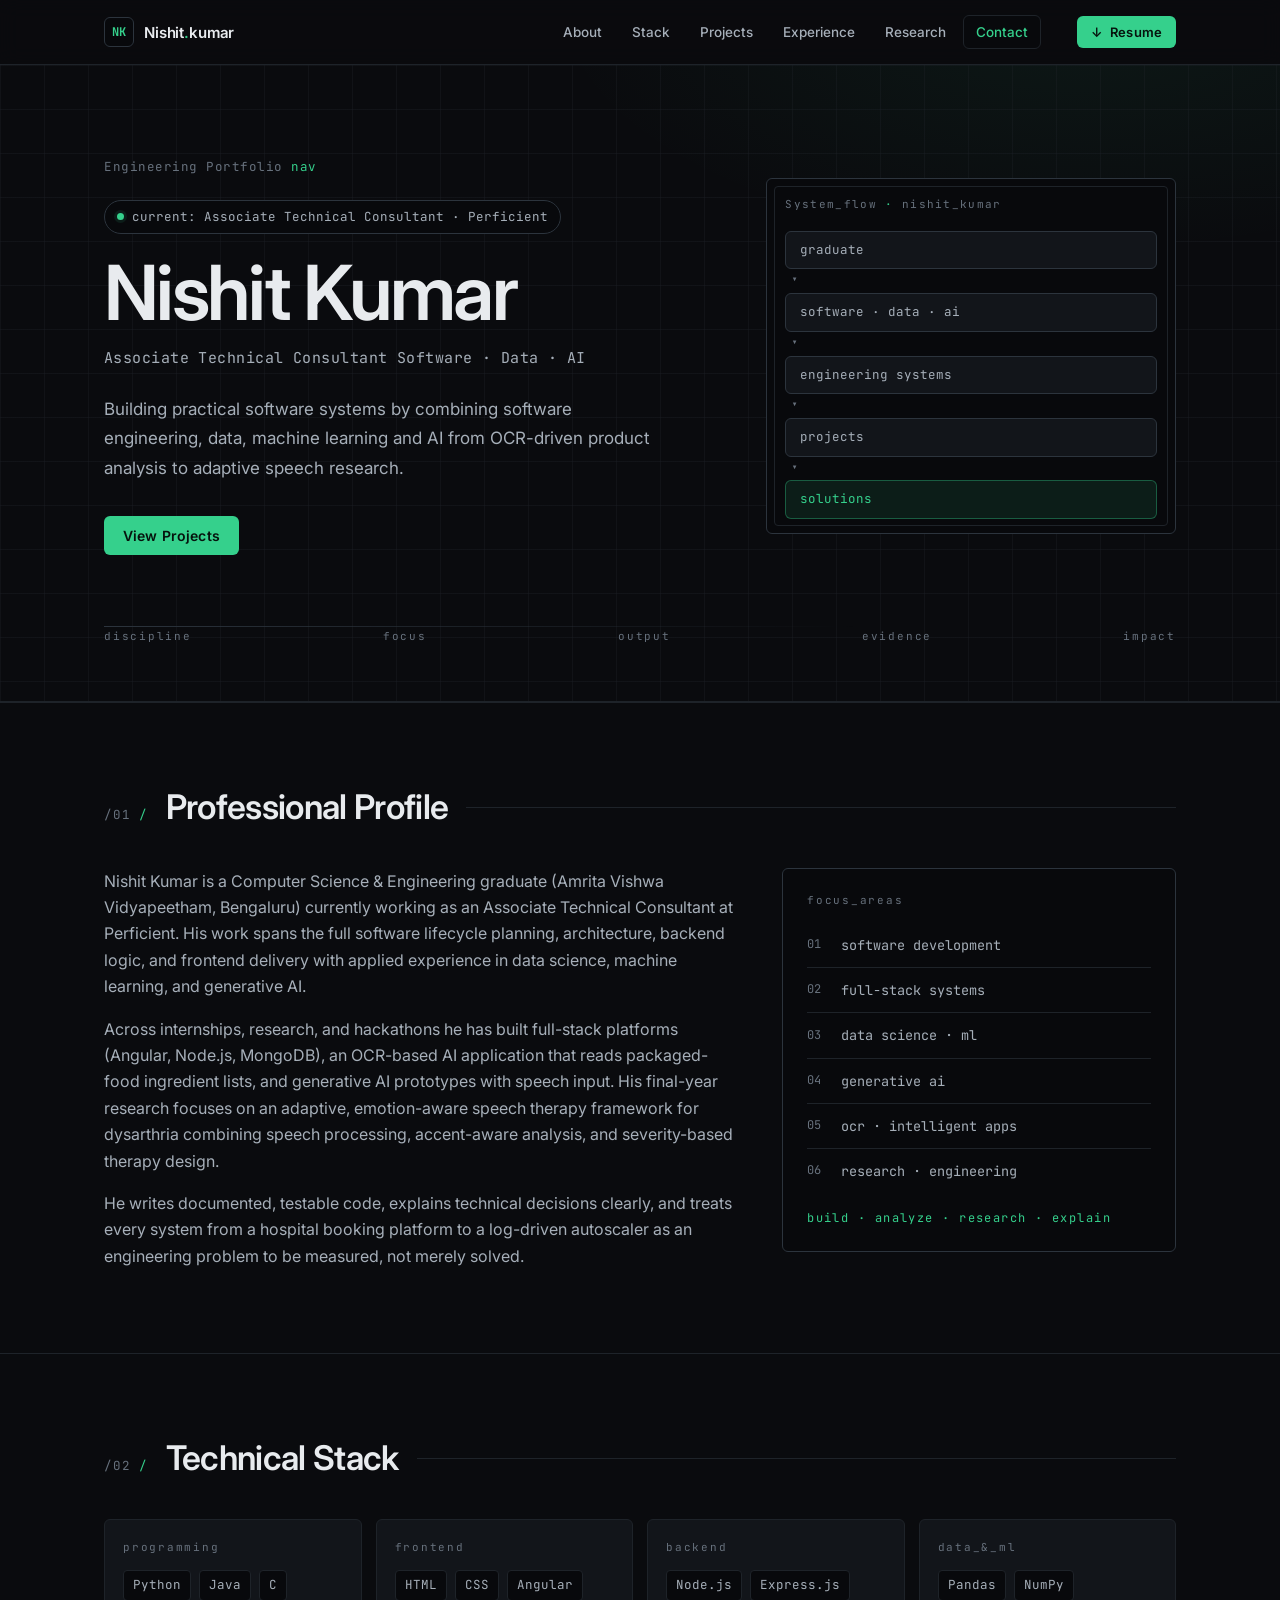
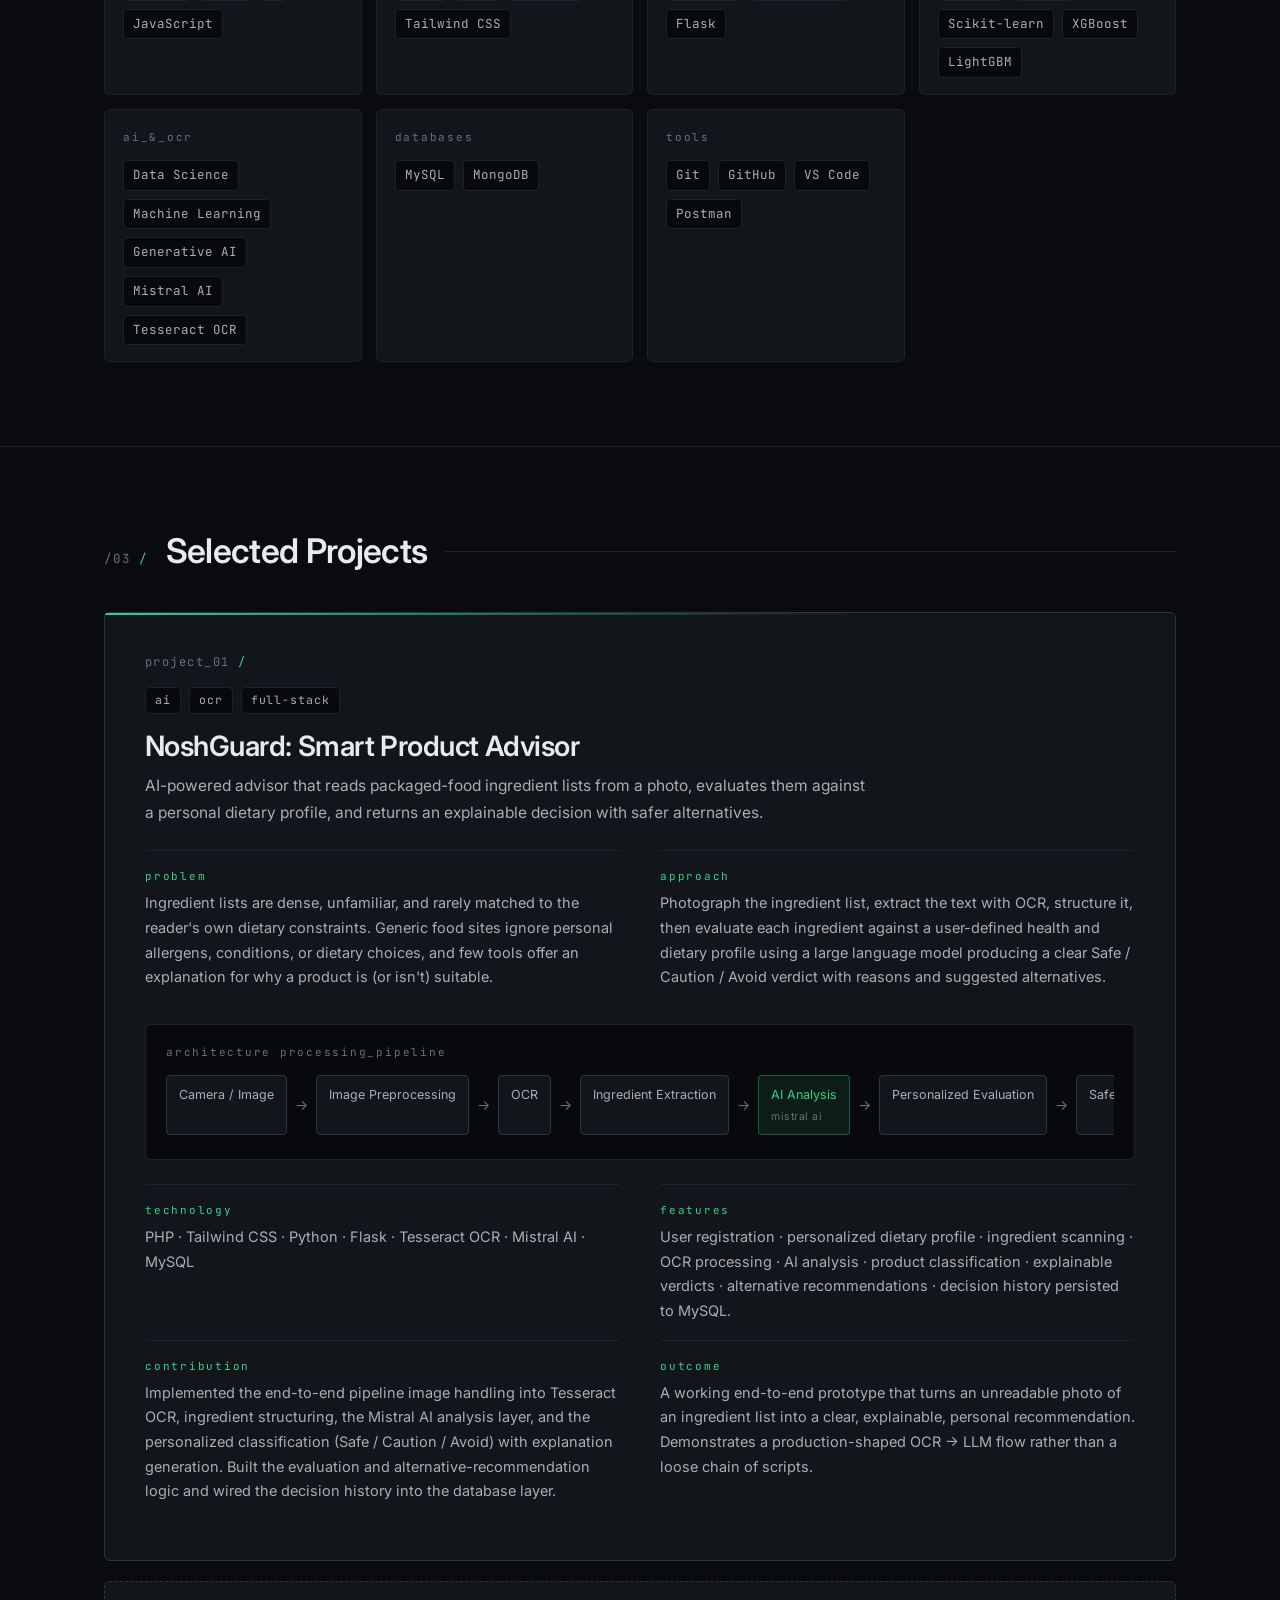
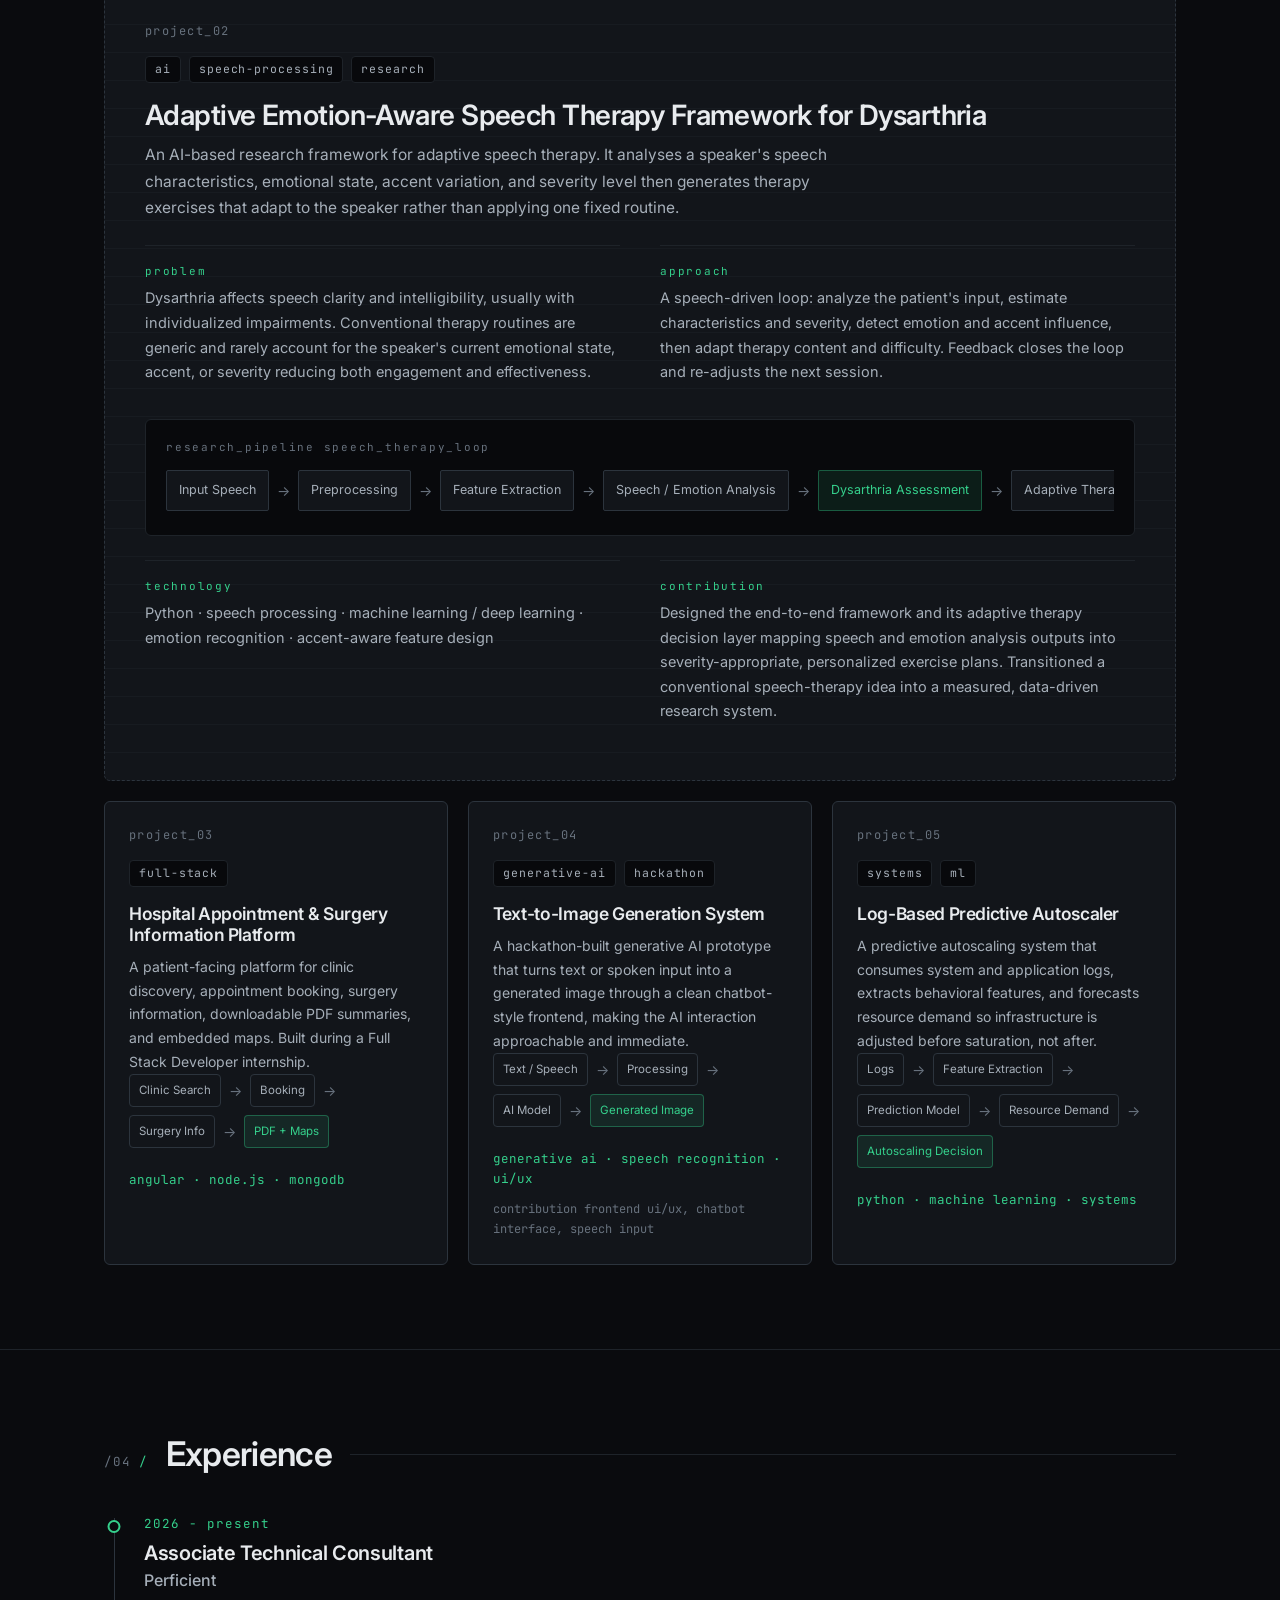
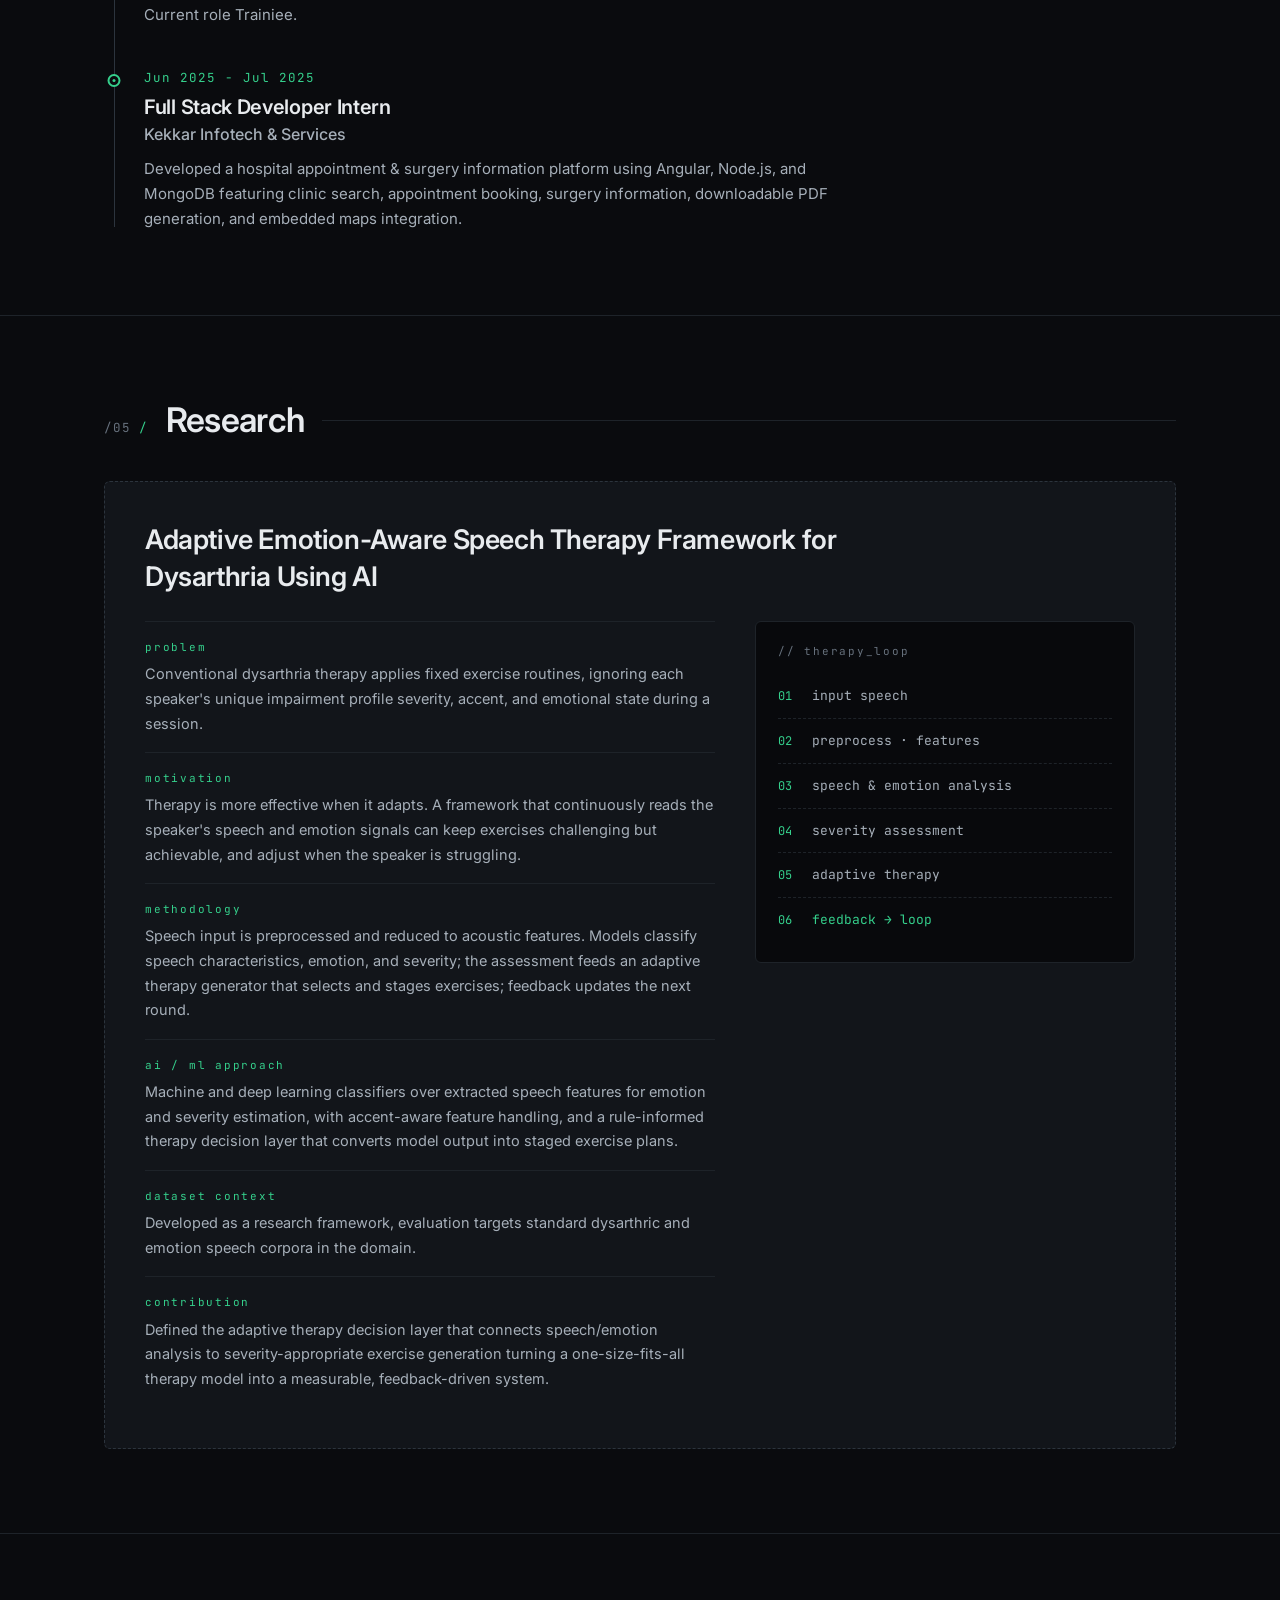
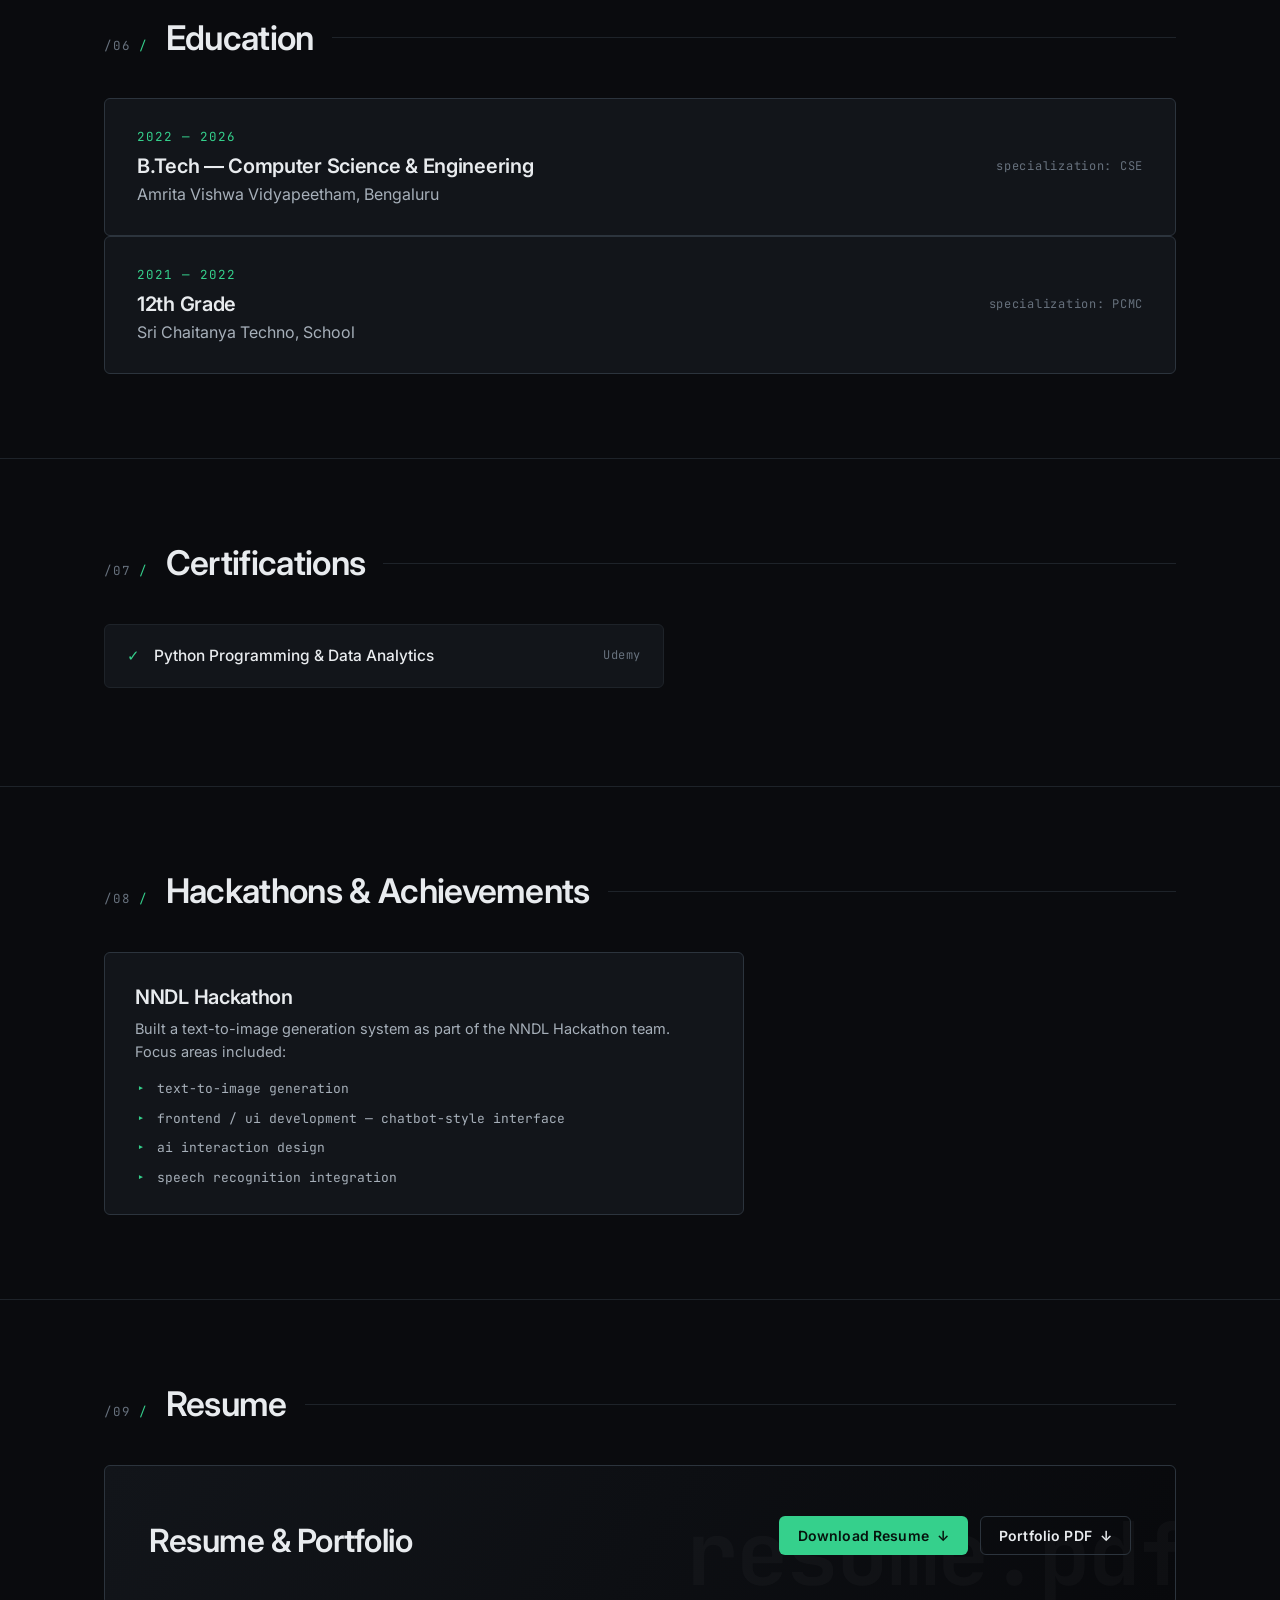
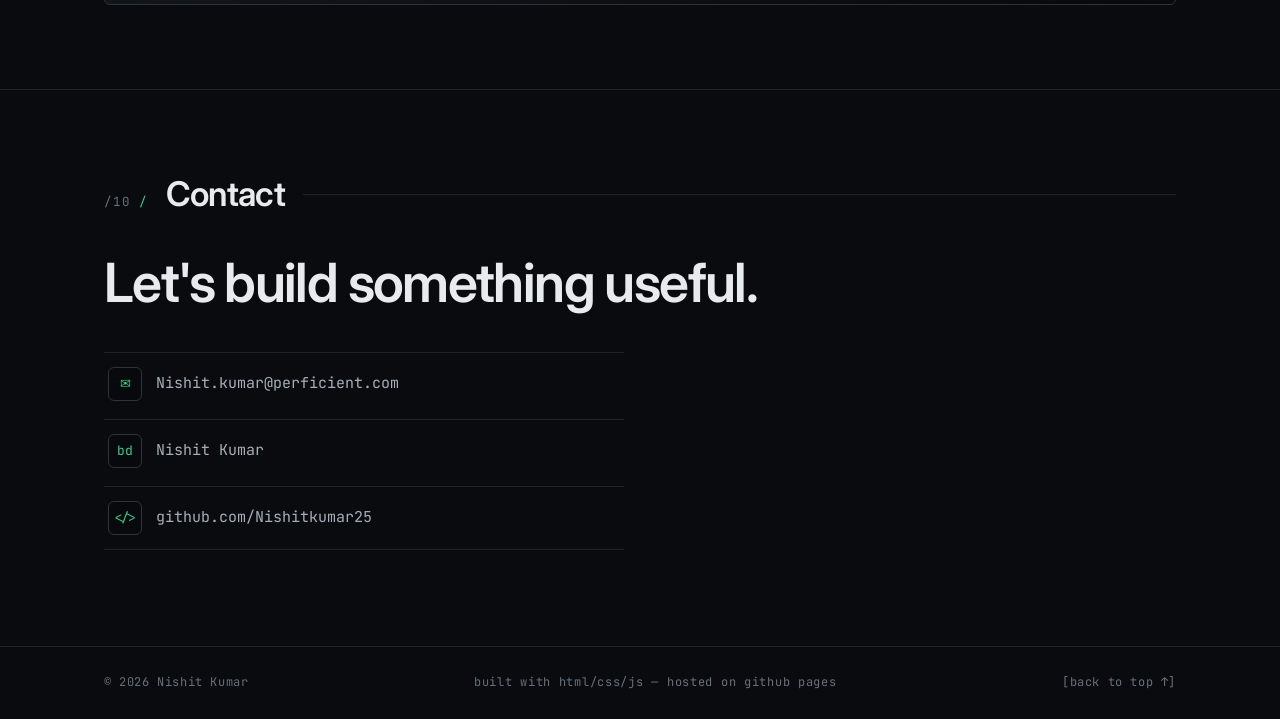
==== index.html @ 338d9d40 "Add files via upload" ====
<!DOCTYPE html>
<html lang="en">
<head>
  <meta charset="UTF-8" />
  <meta name="viewport" content="width=device-width, initial-scale=1.0" />

  <!-- Primary meta -->
  <title>Nishit Kumar | Associate Technical Consultant | Software • Data • AI</title>
  <meta name="description" content="Nishit Kumar — Associate Technical Consultant (Perficient) and Computer Science &amp; Engineering graduate. Software engineering, full-stack development, data science, machine learning, generative AI, OCR applications and research." />
  <meta name="author" content="Nishit Kumar" />
  <meta name="theme-color" content="#0A0B0E" />

  <!-- Open Graph -->
  <meta property="og:type" content="website" />
  <meta property="og:title" content="Nishit Kumar | Associate Technical Consultant | Software • Data • AI" />
  <meta property="og:description" content="Professional engineering portfolio — software systems, data, machine learning and AI. Built, analyzed, researched and explained." />
  <meta property="og:url" content="https://[SITE URL]" />
  <meta property="og:image" content="assets/images/og-image.png" />
  <meta property="og:image:width" content="1200" />
  <meta property="og:image:height" content="630" />

  <!-- Twitter card -->
  <meta name="twitter:card" content="summary_large_image" />
  <meta name="twitter:title" content="Nishit Kumar | Associate Technical Consultant | Software • Data • AI" />
  <meta name="twitter:description" content="Professional engineering portfolio — software systems, data, machine learning and AI." />
  <meta name="twitter:image" content="assets/images/og-image.png" />

  <!-- Favicon -->
  <link rel="icon" type="image/svg+xml" href="assets/icons/favicon.svg" />
  <link rel="apple-touch-icon" href="assets/images/apple-touch-icon.png" />

  <!-- Fonts -->
  <link rel="preconnect" href="https://fonts.googleapis.com" />
  <link rel="preconnect" href="https://fonts.gstatic.com" crossorigin />
  <link href="https://fonts.googleapis.com/css2?family=Inter:wght@400;500;600;700&family=JetBrains+Mono:wght@400;500;700&display=swap" rel="stylesheet" />

  <!-- Styles -->
  <link rel="stylesheet" href="css/style.css" />
  <script>document.documentElement.classList.add('js');</script>
</head>

<body>
  <a class="skip-link" href="#main">Skip to content</a>

  <!-- ============ NAVIGATION ============ -->
  <header class="site-header" id="top">
    <div class="header-inner">
      <a class="brand" href="#main" aria-label="Nishit Kumar — home">
        <span class="brand-mark" aria-hidden="true">NK</span>
        <span class="brand-text">Nishit<span class="brand-accent">.</span>kumar</span>
      </a>

      <nav class="site-nav" aria-label="Primary">
        <ul class="nav-list">
          <li><a href="#about">About</a></li>
          <li><a href="#stack">Stack</a></li>
          <li><a href="#projects">Projects</a></li>
          <li><a href="#experience">Experience</a></li>
          <li><a href="#research">Research</a></li>
          <li><a href="#contact">Contact</a></li>
        </ul>
      </nav>

      <a class="btn btn-primary btn-sm nav-resume" href="assets/documents/resume.pdf">
        <span aria-hidden="true">↓</span> Resume
      </a>

      <button class="nav-toggle" type="button" aria-expanded="false" aria-controls="mobile-menu" aria-label="Toggle navigation menu">
        <span class="nav-toggle-line"></span>
        <span class="nav-toggle-line"></span>
        <span class="nav-toggle-line"></span>
      </button>
    </div>

    <!-- Mobile menu -->
    <div class="mobile-menu" id="mobile-menu" hidden>
      <nav aria-label="Mobile">
        <ul class="mobile-nav-list">
          <li><a href="#about">About</a></li>
          <li><a href="#stack">Stack</a></li>
          <li><a href="#projects">Projects</a></li>
          <li><a href="#experience">Experience</a></li>
          <li><a href="#research">Research</a></li>
          <li><a href="#education">Education</a></li>
          <li><a href="#contact">Contact</a></li>
          <li><a class="btn btn-primary btn-sm" href="assets/documents/resume.pdf">↓ Resume</a></li>
        </ul>
      </nav>
    </div>
  </header>

  <main id="main">

    <!-- ============ 01 · HERO ============ -->
    <section class="hero" aria-labelledby="hero-title">
      <div class="container hero-grid">

        <div class="hero-copy">
          <p class="eyebrow mono" aria-hidden="true">Engineering Portfolio <span class="accent">nav</span></p>

          <p class="hero-status mono"><span class="status-dot" aria-hidden="true"></span> current: Associate Technical Consultant · Perficient</p>

          <h1 class="hero-title" id="hero-title">Nishit Kumar</h1>
          <p class="hero-role mono">Associate Technical Consultant<span class="accent"></span> Software · Data · AI</p>

          <p class="hero-blurb">
            Building practical software systems by combining software engineering, data, machine learning and AI
            from OCR-driven product analysis to adaptive speech research.
          </p>

          <div class="hero-actions">
            <a class="btn btn-primary" href="#projects">View Projects</a>
          </div>
        </div>

        <!-- Hero system overview diagram (desktop) -->
        <aside class="hero-diagram" aria-label="System overview" aria-hidden="true">
          <div class="diagram-frame">
            <p class="diagram-title mono" aria-hidden="true">System_flow <span class="accent">·</span> nishit_kumar</p>
            <ol class="flow-stack">
              <li><span class="node mono">graduate</span><span class="edge mono">▾</span></li>
              <li><span class="node mono">software · data · ai</span><span class="edge mono">▾</span></li>
              <li><span class="node mono">engineering systems</span><span class="edge mono">▾</span></li>
              <li><span class="node mono">projects</span><span class="edge mono">▾</span></li>
              <li><span class="node node-accent mono">solutions</span></li>
            </ol>
          </div>
        </aside>

      </div>

      <div class="hero-axis" aria-hidden="true">
        <span class="mono">discipline</span><span class="mono">focus</span><span class="mono">output</span><span class="mono">evidence</span><span class="mono">impact</span>
      </div>
    </section>

    <!-- ============ 02 · ABOUT ============ -->
    <section class="section" id="about" aria-labelledby="about-title">
      <div class="container">
        <header class="section-head">
          <p class="section-index mono">/01 <span class="accent">/</span></p>
          <h2 class="section-title" id="about-title">Professional Profile</h2>
          <span class="section-rule" aria-hidden="true"></span>
        </header>

        <div class="about-grid">
          <div class="about-copy">
            <p>
              Nishit Kumar is a Computer Science &amp; Engineering graduate (Amrita Vishwa Vidyapeetham, Bengaluru)
              currently working as an Associate Technical Consultant at Perficient. His work spans the full software
              lifecycle planning, architecture, backend logic, and frontend delivery with applied experience in
              data science, machine learning, and generative AI.
            </p>
            <p>
              Across internships, research, and hackathons he has built full-stack platforms (Angular, Node.js, MongoDB),
              an OCR-based AI application that reads packaged-food ingredient lists, and generative AI prototypes with
              speech input. His final-year research focuses on an adaptive, emotion-aware speech therapy framework for
              dysarthria combining speech processing, accent-aware analysis, and severity-based therapy design.
            </p>
            <p>
              He writes documented, testable code, explains technical decisions clearly, and treats every system
              from a hospital booking platform to a log-driven autoscaler as an engineering problem to be measured,
              not merely solved.
            </p>
          </div>

          <aside class="about-panel" aria-label="Focus areas">
            <p class="panel-label mono" aria-hidden="true">focus_areas</p>
            <ul class="focus-list mono">
              <li><span class="focus-id">01</span> software development</li>
              <li><span class="focus-id">02</span> full-stack systems</li>
              <li><span class="focus-id">03</span> data science · ml</li>
              <li><span class="focus-id">04</span> generative ai</li>
              <li><span class="focus-id">05</span> ocr · intelligent apps</li>
              <li><span class="focus-id">06</span> research · engineering</li>
            </ul>
            <p class="mono about-tagline accent" aria-hidden="true">build · analyze · research · explain</p>
          </aside>
        </div>
      </div>
    </section>

    <!-- ============ 03 · ENGINEERING STACK ============ -->
    <section class="section" id="stack" aria-labelledby="stack-title">
      <div class="container">
        <header class="section-head">
          <p class="section-index mono">/02 <span class="accent">/</span></p>
          <h2 class="section-title" id="stack-title">Technical Stack</h2>
          <span class="section-rule" aria-hidden="true"></span>
        </header>

        <div class="stack-grid" role="list">
          <div class="stack-panel" role="listitem">
            <p class="panel-label mono">Programming</p>
            <ul class="tag-list mono">
              <li>Python</li><li>Java</li><li>C</li><li>JavaScript</li>
            </ul>
          </div>
          <div class="stack-panel" role="listitem">
            <p class="panel-label mono">Frontend</p>
            <ul class="tag-list mono">
              <li>HTML</li><li>CSS</li><li>Angular</li><li>Tailwind CSS</li>
            </ul>
          </div>
          <div class="stack-panel" role="listitem">
            <p class="panel-label mono">Backend</p>
            <ul class="tag-list mono">
              <li>Node.js</li><li>Express.js</li><li>Flask</li>
            </ul>
          </div>
          <div class="stack-panel" role="listitem">
            <p class="panel-label mono">Data_&amp;_ML</p>
            <ul class="tag-list mono">
              <li>Pandas</li><li>NumPy</li><li>Scikit-learn</li><li>XGBoost</li><li>LightGBM</li>
            </ul>
          </div>
          <div class="stack-panel" role="listitem">
            <p class="panel-label mono">ai_&amp;_ocr</p>
            <ul class="tag-list mono">
              <li>Data Science</li><li>Machine Learning</li><li>Generative AI</li><li>Mistral AI</li><li>Tesseract OCR</li>
            </ul>
          </div>
          <div class="stack-panel" role="listitem">
            <p class="panel-label mono">databases</p>
            <ul class="tag-list mono">
              <li>MySQL</li><li>MongoDB</li>
            </ul>
          </div>
          <div class="stack-panel" role="listitem">
            <p class="panel-label mono">tools</p>
            <ul class="tag-list mono">
              <li>Git</li><li>GitHub</li><li>VS Code</li><li>Postman</li>
            </ul>
          </div>
        </div>
      </div>
    </section>

    <!-- ============ 04 · SELECTED PROJECTS ============ -->
    <section class="section" id="projects" aria-labelledby="projects-title">
      <div class="container">
        <header class="section-head">
          <p class="section-index mono">/03 <span class="accent">/</span></p>
          <h2 class="section-title" id="projects-title">Selected Projects</h2>
          <span class="section-rule" aria-hidden="true"></span>

        </header>

        <!-- ============ PROJECT 01 · NOSHGUARD ============ -->
        <article class="case case-feature" id="project-noshguard">
          <header class="case-head">
            <p class="case-id mono">project_01 <span class="accent">/</span></p>
            <div class="case-badges mono" aria-label="Categories">
              <span>ai</span><span>ocr</span><span>full-stack</span>
            </div>
            <h3 class="case-title">NoshGuard: Smart Product Advisor</h3>
            <p class="case-subtitle">
              AI-powered advisor that reads packaged-food ingredient lists from a photo, evaluates them against a
              personal dietary profile, and returns an explainable decision with safer alternatives.
            </p>
          </header>

          <dl class="case-block">
            <div class="case-field">
              <dt class="mono">problem</dt>
              <dd>Ingredient lists are dense, unfamiliar, and rarely matched to the reader's own dietary constraints. Generic food sites ignore personal allergens, conditions, or dietary choices, and few tools offer an explanation for why a product is (or isn't) suitable.</dd>
            </div>
            <div class="case-field">
              <dt class="mono">approach</dt>
              <dd>Photograph the ingredient list, extract the text with OCR, structure it, then evaluate each ingredient against a user-defined health and dietary profile using a large language model producing a clear Safe / Caution / Avoid verdict with reasons and suggested alternatives.</dd>
            </div>
          </dl>

          <!-- NoshGuard architecture pipeline -->
          <div class="case-arch" aria-label="NoshGuard architecture">
            <p class="panel-label mono">architecture processing_pipeline</p>
            <ol class="pipeline pipeline-wide" aria-hidden="true">
              <li class="pipe-step">Camera / Image</li>
              <li class="pipe-arrow">→</li>
              <li class="pipe-step">Image Preprocessing</li>
              <li class="pipe-arrow">→</li>
              <li class="pipe-step">OCR</li>
              <li class="pipe-arrow">→</li>
              <li class="pipe-step">Ingredient Extraction</li>
              <li class="pipe-arrow">→</li>
              <li class="pipe-step pipe-hot">AI Analysis <span class="pipe-sub">mistral ai</span></li>
              <li class="pipe-arrow">→</li>
              <li class="pipe-step">Personalized Evaluation</li>
              <li class="pipe-arrow">→</li>
              <li class="pipe-step">Safe / Caution / Avoid</li>
              <li class="pipe-arrow">→</li>
              <li class="pipe-step">Alternatives</li>
            </ol>
          </div>

          <dl class="case-block">
            <div class="case-field">
              <dt class="mono">technology</dt>
              <dd>PHP · Tailwind CSS · Python · Flask · Tesseract OCR · Mistral AI · MySQL</dd>
            </div>
            <div class="case-field">
              <dt class="mono">features</dt>
              <dd>User registration · personalized dietary profile · ingredient scanning · OCR processing · AI analysis · product classification · explainable verdicts · alternative recommendations · decision history persisted to MySQL.</dd>
            </div>
            <div class="case-field">
              <dt class="mono">contribution</dt>
              <dd>Implemented the end-to-end pipeline image handling into Tesseract OCR, ingredient structuring, the Mistral AI analysis layer, and the personalized classification (Safe / Caution / Avoid) with explanation generation. Built the evaluation and alternative-recommendation logic and wired the decision history into the database layer.</dd>
            </div>
            <div class="case-field">
              <dt class="mono">outcome</dt>
              <dd>A working end-to-end prototype that turns an unreadable photo of an ingredient list into a clear, explainable, personal recommendation. Demonstrates a production-shaped OCR → LLM flow rather than a loose chain of scripts.</dd>
            </div>
          </dl>
        </article>

        <!-- ============ PROJECT 02 · SPEECH THERAPY (RESEARCH) ============ -->
        <article class="case case-research" id="project-speech-therapy">
          <header class="case-head">
            <p class="case-id mono">project_02 <span class="research-accent"></span></p>
            <div class="case-badges mono" aria-label="Categories">
              <span>ai</span><span>speech-processing</span><span>research</span>
            </div>
            <h3 class="case-title">Adaptive Emotion-Aware Speech Therapy Framework for Dysarthria</h3>
            <p class="case-subtitle">
              An AI-based research framework for adaptive speech therapy. It analyses a speaker's speech characteristics,
              emotional state, accent variation, and severity level then generates therapy exercises that adapt to the
              speaker rather than applying one fixed routine.
            </p>
          </header>

          <dl class="case-block">
            <div class="case-field">
              <dt class="mono">problem</dt>
              <dd>Dysarthria affects speech clarity and intelligibility, usually with individualized impairments. Conventional therapy routines are generic and rarely account for the speaker's current emotional state, accent, or severity reducing both engagement and effectiveness.</dd>
            </div>
            <div class="case-field">
              <dt class="mono">approach</dt>
              <dd>A speech-driven loop: analyze the patient's input, estimate characteristics and severity, detect emotion and accent influence, then adapt therapy content and difficulty. Feedback closes the loop and re-adjusts the next session.</dd>
            </div>
          </dl>

          <div class="case-arch" aria-label="Speech therapy pipeline">
            <p class="panel-label mono">research_pipeline speech_therapy_loop</p>
            <ol class="pipeline pipeline-research" aria-hidden="true">
              <li class="pipe-step">Input Speech</li>
              <li class="pipe-arrow">→</li>
              <li class="pipe-step">Preprocessing</li>
              <li class="pipe-arrow">→</li>
              <li class="pipe-step">Feature Extraction</li>
              <li class="pipe-arrow">→</li>
              <li class="pipe-step">Speech / Emotion Analysis</li>
              <li class="pipe-arrow">→</li>
              <li class="pipe-step pipe-hot">Dysarthria Assessment</li>
              <li class="pipe-arrow">→</li>
              <li class="pipe-step">Adaptive Therapy</li>
              <li class="pipe-arrow">→</li>
              <li class="pipe-step">Feedback</li>
            </ol>
          </div>

          <dl class="case-block">
            <div class="case-field">
              <dt class="mono">technology</dt>
              <dd>Python · speech processing · machine learning / deep learning · emotion recognition · accent-aware feature design</dd>
            </div>
            <div class="case-field">
              <dt class="mono">contribution</dt>
              <dd>Designed the end-to-end framework and its adaptive therapy decision layer mapping speech and emotion analysis outputs into severity-appropriate, personalized exercise plans. Transitioned a conventional speech-therapy idea into a measured, data-driven research system.</dd>
            </div>
          </dl>
        </article>

        <!-- ============ PROJECTS 03-05 · COMPACT CASE CARDS ============ -->
        <div class="case-grid">

          <article class="case case-compact" id="project-hospital">
            <p class="case-id mono">project_03</p>
            <div class="case-badges mono" aria-label="Categories"><span>full-stack</span></div>
            <h4 class="case-title">Hospital Appointment &amp; Surgery Information Platform</h4>
            <p class="case-desc">A patient-facing platform for clinic discovery, appointment booking, surgery information, downloadable PDF summaries, and embedded maps. Built during a Full Stack Developer internship.</p>
            <ol class="pipeline pipeline-mini" aria-hidden="true">
              <li class="pipe-step">Clinic Search</li>
              <li class="pipe-arrow">→</li>
              <li class="pipe-step">Booking</li>
              <li class="pipe-arrow">→</li>
              <li class="pipe-step">Surgery Info</li>
              <li class="pipe-arrow">→</li>
              <li class="pipe-step pipe-hot">PDF + Maps</li>
            </ol>
            <p class="case-meta mono">angular · node.js · mongodb</p>
          </article>

          <article class="case case-compact" id="project-text-to-image">
            <p class="case-id mono">project_04</p>
            <div class="case-badges mono" aria-label="Categories"><span>generative-ai</span><span>hackathon</span></div>
            <h4 class="case-title">Text-to-Image Generation System</h4>
            <p class="case-desc">A hackathon-built generative AI prototype that turns text or spoken input into a generated image through a clean chatbot-style frontend, making the AI interaction approachable and immediate.</p>
            <ol class="pipeline pipeline-mini" aria-hidden="true">
              <li class="pipe-step">Text / Speech</li>
              <li class="pipe-arrow">→</li>
              <li class="pipe-step">Processing</li>
              <li class="pipe-arrow">→</li>
              <li class="pipe-step">AI Model</li>
              <li class="pipe-arrow">→</li>
              <li class="pipe-step pipe-hot">Generated Image</li>
            </ol>
            <p class="case-meta mono">generative ai · speech recognition · ui/ux</p>
            <p class="case-contribution mono"><span class="label" aria-hidden="true">contribution&nbsp;</span>frontend ui/ux, chatbot interface, speech input</p>
          </article>

          <article class="case case-compact" id="project-autoscaler">
            <p class="case-id mono">project_05</p>
            <div class="case-badges mono" aria-label="Categories"><span>systems</span><span>ml</span></div>
            <h4 class="case-title">Log-Based Predictive Autoscaler</h4>
            <p class="case-desc">A predictive autoscaling system that consumes system and application logs, extracts behavioral features, and forecasts resource demand so infrastructure is adjusted before saturation, not after.</p>
            <ol class="pipeline pipeline-mini" aria-hidden="true">
              <li class="pipe-step">Logs</li>
              <li class="pipe-arrow">→</li>
              <li class="pipe-step">Feature Extraction</li>
              <li class="pipe-arrow">→</li>
              <li class="pipe-step">Prediction Model</li>
              <li class="pipe-arrow">→</li>
              <li class="pipe-step">Resource Demand</li>
              <li class="pipe-arrow">→</li>
              <li class="pipe-step pipe-hot">Autoscaling Decision</li>
            </ol>
            <p class="case-meta mono">python · machine learning · systems</p>
          </article>
        </div>
      </div>
    </section>

    <!-- ============ 05 · EXPERIENCE ============ -->
    <section class="section" id="experience" aria-labelledby="experience-title">
      <div class="container">
        <header class="section-head">
          <p class="section-index mono">/04 <span class="accent">/</span></p>
          <h2 class="section-title" id="experience-title">Experience</h2>
          <span class="section-rule" aria-hidden="true"></span>
        </header>

        <ol class="timeline" aria-label="Career timeline">
          <li class="tl-item">
            <span class="tl-marker" aria-hidden="true"></span>
            <div class="tl-card">
              <p class="tl-period mono">2026 - present</p>
              <h3 class="tl-role">Associate Technical Consultant</h3>
              <p class="tl-org">Perficient</p>
              <p class="tl-desc">Current role Trainiee. <span class="placeholder"></span></p>
            </div>
          </li>
          <li class="tl-item">
            <span class="tl-marker" aria-hidden="true"></span>
            <div class="tl-card">
              <p class="tl-period mono">Jun 2025 - Jul 2025</p>
              <h3 class="tl-role">Full Stack Developer Intern</h3>
              <p class="tl-org">Kekkar Infotech &amp; Services</p>
              <p class="tl-desc">
                Developed a hospital appointment &amp; surgery information platform using Angular, Node.js, and MongoDB
                featuring clinic search, appointment booking, surgery information, downloadable PDF generation, and embedded maps integration.
              </p>
            </div>
          </li>
        </ol>
      </div>
    </section>

    <!-- ============ 06 · RESEARCH ============ -->
    <section class="section" id="research" aria-labelledby="research-title">
      <div class="container">
        <header class="section-head">
          <p class="section-index mono">/05 <span class="accent">/</span></p>
          <h2 class="section-title" id="research-title">Research</h2>
          <span class="section-rule" aria-hidden="true"></span>
        </header>

        <article class="research-card">
          <h3 class="research-title">Adaptive Emotion-Aware Speech Therapy Framework for Dysarthria Using AI</h3>

          <div class="research-grid">
            <dl class="research-fields">
              <div class="case-field">
                <dt class="mono">problem</dt>
                <dd>Conventional dysarthria therapy applies fixed exercise routines, ignoring each speaker's unique impairment profile severity, accent, and emotional state during a session.</dd>
              </div>
              <div class="case-field">
                <dt class="mono">motivation</dt>
                <dd>Therapy is more effective when it adapts. A framework that continuously reads the speaker's speech and emotion signals can keep exercises challenging but achievable, and adjust when the speaker is struggling.</dd>
              </div>
              <div class="case-field">
                <dt class="mono">methodology</dt>
                <dd>Speech input is preprocessed and reduced to acoustic features. Models classify speech characteristics, emotion, and severity; the assessment feeds an adaptive therapy generator that selects and stages exercises; feedback updates the next round.</dd>
              </div>
              <div class="case-field">
                <dt class="mono">ai / ml approach</dt>
                <dd>Machine and deep learning classifiers over extracted speech features for emotion and severity estimation, with accent-aware feature handling, and a rule-informed therapy decision layer that converts model output into staged exercise plans.</dd>
              </div>
              <div class="case-field">
                <dt class="mono">dataset context</dt>
                <dd>Developed as a research framework, evaluation targets standard dysarthric and emotion speech corpora in the domain.</dd>
              </div>
              <div class="case-field">
                <dt class="mono">contribution</dt>
                <dd>Defined the adaptive therapy decision layer that connects speech/emotion analysis to severity-appropriate exercise generation turning a one-size-fits-all therapy model into a measurable, feedback-driven system.</dd>
              </div>
            </dl>

            <aside class="research-aside" aria-label="Speech therapy loop">
              <p class="panel-label mono">// therapy_loop</p>
              <ol class="research-loop mono">
                <li><span>01</span> input speech</li>
                <li><span>02</span> preprocess · features</li>
                <li><span>03</span> speech &amp; emotion analysis</li>
                <li><span>04</span> severity assessment</li>
                <li><span>05</span> adaptive therapy</li>
                <li><span>06</span> feedback → loop</li>
              </ol>
            </aside>
          </div>
        </article>
      </div>
    </section>

    <!-- ============ 07 · EDUCATION ============ -->
    <section class="section" id="education" aria-labelledby="education-title">
      <div class="container">
        <header class="section-head">
          <p class="section-index mono">/06 <span class="accent">/</span></p>
          <h2 class="section-title" id="education-title">Education</h2>
          <span class="section-rule" aria-hidden="true"></span>
        </header>

        <div class="edu-panel">
          <div class="edu-inner">
            <p class="edu-period mono">2022 — 2026</p>
            <h3 class="edu-degree">B.Tech — Computer Science &amp; Engineering</h3>
            <p class="edu-school">Amrita Vishwa Vidyapeetham, Bengaluru</p>
          </div>
          <p class="edu-note mono">specialization: CSE</p>
        </div>

        <div class="edu-panel">
          <div class="edu-inner">
            <p class="edu-period mono">2021 — 2022</p>
            <h3 class="edu-degree">12th Grade</h3>
            <p class="edu-school">Sri Chaitanya Techno, School</p>
          </div>
          <p class="edu-note mono">specialization: PCMC</p>
        </div>
      </div>
    </section>

    <!-- ============ 08 · CERTIFICATIONS ============ -->
    <section class="section" id="certifications" aria-labelledby="certifications-title">
      <div class="container">
        <header class="section-head">
          <p class="section-index mono">/07 <span class="accent">/</span></p>
          <h2 class="section-title" id="certifications-title">Certifications</h2>
          <span class="section-rule" aria-hidden="true"></span>
        </header>

        <ul class="cert-list">
          <li class="cert-item">
            <span class="cert-mark mono" aria-hidden="true">✓</span>
            <p class="cert-name">Python Programming &amp; Data Analytics</p>
            <p class="cert-org mono">Udemy</p>
          </li>
        </ul>
        <p class="dim-note mono"></p>
      </div>
    </section>

    <!-- ============ 09 · HACKATHONS & ACHIEVEMENTS ============ -->
    <section class="section" id="hackathons" aria-labelledby="hackathons-title">
      <div class="container">
        <header class="section-head">
          <p class="section-index mono">/08 <span class="accent">/</span></p>
          <h2 class="section-title" id="hackathons-title">Hackathons &amp; Achievements</h2>
          <span class="section-rule" aria-hidden="true"></span>
        </header>

        <div class="hack-panel">
          <h3 class="hack-name">NNDL Hackathon</h3>
          <p class="hack-desc">Built a text-to-image generation system as part of the NNDL Hackathon team. Focus areas included:</p>
          <ul class="hack-list mono">
            <li>text-to-image generation</li>
            <li>frontend / ui development — chatbot-style interface</li>
            <li>ai interaction design</li>
            <li>speech recognition integration</li>
          </ul>
        </div>
      </div>
    </section>

    <!-- ============ 10 · GITHUB ============
    <section class="section" id="github" aria-labelledby="github-title">
      <div class="container">
        <header class="section-head">
          <p class="section-index mono">./09 <span class="accent">/</span> github</p>
          <h2 class="section-title" id="github-title">GitHub</h2>
          <span class="section-rule" aria-hidden="true"></span>
        </header>

        <div class="gh-grid">
          <div class="gh-profile">
            <p class="panel-label mono">// profile</p>
            <p class="gh-handle mono">github.com/[GITHUB URL]</p>
            <p class="gh-desc">Repositories across full-stack platforms, OCR + LLM applications, speech research, generative AI, and ML-driven systems tooling.</p>
            <a class="btn btn-ghost btn-sm" href="https://github.com/[GITHUB URL]">Visit Profile <span aria-hidden="true">↗</span></a>
            <p class="mono gh-note">contribution activity: shown on the GitHub<wbr /> profile<span class="dash-note"> — no third-party numbers are fabricated here.</span></p>
          </div>

          <ul class="repo-list" aria-label="Selected repositories">
            <li><a class="repo-item" href="https://github.com/[GITHUB URL]/noshguard"><span class="repo-name mono">noshguard</span><span class="repo-desc">OCR + LLM product advisor</span><span class="repo-arrow mono" aria-hidden="true">↗</span></a></li>
            <li><a class="repo-item" href="https://github.com/[GITHUB URL]/speech-therapy-dysarthria"><span class="repo-name mono">speech-therapy-dysarthria</span><span class="repo-desc">adaptive emotion-aware therapy research</span><span class="repo-arrow mono" aria-hidden="true">↗</span></a></li>
            <li><a class="repo-item" href="https://github.com/[GITHUB URL]/hospital-platform"><span class="repo-name mono">hospital-platform</span><span class="repo-desc">angular + node + mongodb booking platform</span><span class="repo-arrow mono" aria-hidden="true">↗</span></a></li>
            <li><a class="repo-item" href="https://github.com/[GITHUB URL]/text-to-image"><span class="repo-name mono">text-to-image</span><span class="repo-desc">hackathon generative ai prototype</span><span class="repo-arrow mono" aria-hidden="true">↗</span></a></li>
            <li><a class="repo-item" href="https://github.com/[GITHUB URL]/predictive-autoscaler"><span class="repo-name mono">predictive-autoscaler</span><span class="repo-desc">log-based resource demand forecasting</span><span class="repo-arrow mono" aria-hidden="true">↗</span></a></li>
          </ul>
        </div>
      </div>
    </section> -->

    <!-- ============ 11 · RESUME ============ -->
    <section class="section" id="resume" aria-labelledby="resume-title">
      <div class="container">
        <header class="section-head">
          <p class="section-index mono">/09 <span class="accent">/</span></p>
          <h2 class="section-title" id="hackathons-title">Resume</h2>
          <span class="section-rule" aria-hidden="true"></span>
        </header>

        <div class="resume-banner">
          <div>
            <h2 class="resume-title" id="resume-title">Resume &amp; Portfolio</h2>
          </div>
          <div class="resume-actions">
            <a class="btn btn-primary" href="assets/documents/resume.pdf">Download Resume <span aria-hidden="true">↓</span></a>
            <a class="btn btn-ghost" href="assets/documents/portfolio.pdf">Portfolio PDF <span aria-hidden="true">↓</span></a>
          </div>
        </div>
      </div>
    </section>

    <!-- ============ 12 · CONTACT ============ -->
    <section class="section section-contact" id="contact" aria-labelledby="contact-title">
      <div class="container">
        <header class="section-head">
          <p class="section-index mono">/10 <span class="accent">/</span></p>
          <h2 class="section-title" id="hackathons-title">Contact</h2>
          <span class="section-rule" aria-hidden="true"></span>
        </header>

        <h2 class="contact-title" id="contact-title">Let's build something useful.</h2>
        <p class="contact-sub">
        </p>

        <ul class="contact-links mono">
          <li><span class="contact-ico" aria-hidden="true">✉</span> <a href="mailto:Nishit.kumar@perficient.com">Nishit.kumar@perficient.com</a></li>
          <li><span class="contact-ico mono" aria-hidden="true">bd</span> <a href="https://linkedin.com/in/nishit-kumar-77a3aa354">Nishit Kumar</a></li>
          <li><span class="contact-ico mono" aria-hidden="true">&lt;/&gt;</span> <a href="https://github.com/Nishitkumar25">github.com/Nishitkumar25</a></li>
        </ul>
      </div>
    </section>
  </main>

  <!-- ============ FOOTER ============ -->
  <footer class="site-footer">
    <div class="container footer-inner">
      <p class="mono">© 2026 Nishit Kumar</p>
      <p class="mono footer-built">built with html/css/js — hosted on github pages</p>
      <a class="mono footer-top" href="#top">[back to top ↑]</a>
    </div>
  </footer>

  <script src="js/script.js"></script>
</body>
</html>
---- css/style.css ----
/* ==========================================================================
   NISHIT KUMAR — Engineering Portfolio
   Concept: Engineering Dashboard / System Architecture / Technical Case Study
   Stack:  HTML5 + CSS3 (+ minimal JS). Static, GitHub Pages ready.
   ========================================================================== */

/* --------------------------------------------------------------------------
   1. Design tokens
   -------------------------------------------------------------------------- */
:root {
  --bg:            #0a0b0e;
  --bg-soft:       #0e1014;
  --bg-card:       #12151a;
  --bg-card-hover: #15191f;
  --bg-sunken:     #08090c;

  --line:          #1e2329;
  --line-strong:   #2c343d;
  --line-accent:   rgba(53, 208, 140, 0.35);

  --text:          #e8ebee;
  --text-2:        #a6afb9;
  --text-3:        #67717d;

  --accent:        #35d08c;
  --accent-ink:    #06130d;
  --accent-soft:   rgba(53, 208, 140, 0.1);

  --sans: "Inter", "Segoe UI", system-ui, -apple-system, sans-serif;
  --mono: "JetBrains Mono", "Cascadia Code", Consolas, "Courier New", monospace;

  --radius: 6px;
  --max-w: 1120px;
  --head-h: 64px;

  --ease: cubic-bezier(0.22, 0.61, 0.36, 1);
}

/* --------------------------------------------------------------------------
   2. Reset / base
   -------------------------------------------------------------------------- */
*, *::before, *::after { box-sizing: border-box; }

html {
  -webkit-text-size-adjust: 100%;
  scroll-padding-top: calc(var(--head-h) + 16px);
}

@media (prefers-reduced-motion: no-preference) {
  html { scroll-behavior: smooth; }
}

body {
  margin: 0;
  font-family: var(--sans);
  font-size: 16px;
  line-height: 1.65;
  color: var(--text);
  background: var(--bg);
  -webkit-font-smoothing: antialiased;
  text-rendering: optimizeLegibility;
}

img, svg { display: block; max-width: 100%; }
a { color: var(--accent); text-decoration: none; }
a:hover { text-decoration: none; }

h1, h2, h3, h4 { margin: 0; font-weight: 600; line-height: 1.2; letter-spacing: -0.015em; }
p { margin: 0; }
ul, ol { margin: 0; padding: 0; list-style: none; }
dl { margin: 0; }
dt, dd { margin: 0; }

::selection { background: var(--accent); color: var(--accent-ink); }

:focus-visible {
  outline: 2px solid var(--accent);
  outline-offset: 3px;
  border-radius: 2px;
}

/* Slim scrollbars for technical feel */
* { scrollbar-width: thin; scrollbar-color: var(--line-strong) transparent; }
*::-webkit-scrollbar { height: 8px; width: 8px; }
*::-webkit-scrollbar-thumb { background: var(--line-strong); border-radius: 4px; }

/* --------------------------------------------------------------------------
   3. Utilities
   -------------------------------------------------------------------------- */
.container { max-width: var(--max-w); margin: 0 auto; padding: 0 24px; }
.mono { font-family: var(--mono); }
.accent { color: var(--accent); }
.placeholder { color: var(--text-3); font-style: italic; }
.dim-note { color: var(--text-3); font-size: 12px; margin-top: 14px; }

.skip-link {
  position: absolute;
  left: -9999px;
  top: 0;
  z-index: 200;
  background: var(--accent);
  color: var(--accent-ink);
  font: 500 13px var(--mono);
  padding: 8px 14px;
}
.skip-link:focus { left: 8px; top: 8px; border-radius: var(--radius); }

/* Buttons */
.btn {
  display: inline-flex;
  align-items: center;
  gap: 8px;
  padding: 10px 18px;
  border-radius: var(--radius);
  font: 600 14px var(--sans);
  letter-spacing: 0.01em;
  border: 1px solid transparent;
  cursor: pointer;
  transition: background 0.2s var(--ease), border-color 0.2s var(--ease),
              color 0.2s var(--ease), transform 0.15s var(--ease);
}
.btn:active { transform: translateY(1px); }

.btn-primary { background: var(--accent); color: var(--accent-ink); }
.btn-primary:hover { background: #44dda0; }

.btn-ghost { background: transparent; color: var(--text); border-color: var(--line-strong); }
.btn-ghost:hover { border-color: var(--accent); color: var(--accent); background: var(--accent-soft); }

.btn-sm { padding: 7px 13px; font-size: 13px; }

/* Section scaffolding */
.section { padding: 84px 0; border-top: 1px solid var(--line); }
.section-contact { border-top: 1px solid var(--line); }

.section-head { margin-bottom: 40px; display: flex; flex-wrap: wrap; align-items: baseline; gap: 12px 18px; }
.section-index { font-size: 12.5px; color: var(--text-3); letter-spacing: 0.06em; }
.section-title { font-size: clamp(26px, 3.4vw, 34px); letter-spacing: -0.02em; }
.section-rule { flex: 1 1 auto; height: 1px; background: var(--line); align-self: center; min-width: 60px; }
.section-intro { flex-basis: 100%; color: var(--text-2); max-width: 720px; font-size: 15px; }

.panel-label {
  font-size: 11px;
  letter-spacing: 0.16em;
  text-transform: lowercase;
  color: var(--text-3);
  margin-bottom: 14px;
}

/* --------------------------------------------------------------------------
   4. Header / navigation
   -------------------------------------------------------------------------- */
.site-header {
  position: sticky;
  top: 0;
  z-index: 100;
  background: rgba(10, 11, 14, 0.9);
  backdrop-filter: blur(10px);
  border-bottom: 1px solid var(--line);
}

.header-inner {
  max-width: var(--max-w);
  margin: 0 auto;
  height: var(--head-h);
  display: flex;
  align-items: center;
  gap: 24px;
  padding: 0 24px;
}

.brand {
  display: inline-flex;
  align-items: center;
  gap: 10px;
  color: var(--text);
}
.brand-mark {
  display: inline-flex;
  align-items: center;
  justify-content: center;
  width: 30px;
  height: 30px;
  border: 1px solid var(--line-strong);
  border-radius: var(--radius);
  font: 700 12px var(--mono);
  color: var(--accent);
  background: var(--bg-sunken);
  letter-spacing: 0;
}
.brand-text { font: 600 15px var(--sans); letter-spacing: -0.01em; }
.brand-accent { color: var(--accent); }

.site-nav { margin-left: auto; }
.nav-list { display: flex; gap: 4px; }
.nav-list a {
  display: block;
  padding: 8px 12px;
  font: 500 13.5px var(--sans);
  color: var(--text-2);
  border-radius: var(--radius);
  border: 1px solid transparent;
  transition: color 0.18s, border-color 0.18s, background 0.18s;
}
.nav-list a:hover { color: var(--text); background: var(--bg-card); }
.nav-list a.is-active { color: var(--accent); border-color: var(--line); background: var(--bg-sunken); }

.nav-resume { margin-left: 12px; }

.nav-toggle {
  display: none;
  flex-direction: column;
  gap: 5px;
  padding: 10px;
  border: 1px solid var(--line-strong);
  border-radius: var(--radius);
  background: transparent;
  cursor: pointer;
}
.nav-toggle-line { display: block; width: 18px; height: 2px; background: var(--text); transition: transform 0.2s, opacity 0.2s; }
.nav-toggle[aria-expanded="true"] .nav-toggle-line:nth-child(1) { transform: translateY(7px) rotate(45deg); }
.nav-toggle[aria-expanded="true"] .nav-toggle-line:nth-child(2) { opacity: 0; }
.nav-toggle[aria-expanded="true"] .nav-toggle-line:nth-child(3) { transform: translateY(-7px) rotate(-45deg); }

.mobile-menu { border-top: 1px solid var(--line); background: var(--bg-soft); }
.mobile-nav-list { padding: 12px 20px 20px; display: flex; flex-direction: column; gap: 4px; }
.mobile-nav-list a {
  display: block;
  padding: 12px 6px;
  font: 500 15px var(--sans);
  color: var(--text-2);
  border-bottom: 1px solid var(--line);
}
.mobile-nav-list a:last-child { border-bottom: none; }
.mobile-nav-list .btn { margin-top: 12px; justify-content: center; }

/* --------------------------------------------------------------------------
   5. Hero
   -------------------------------------------------------------------------- */
.hero {
  position: relative;
  padding: 92px 0 56px;
  overflow: hidden;
  border-bottom: 1px solid var(--line);
  background:
    linear-gradient(rgba(30, 35, 41, 0.35) 1px, transparent 1px),
    linear-gradient(90deg, rgba(30, 35, 41, 0.35) 1px, transparent 1px),
    radial-gradient(900px 420px at 85% -10%, rgba(53, 208, 140, 0.07), transparent 60%),
    var(--bg);
  background-size: 44px 44px, 44px 44px, auto, auto;
}

.hero-grid { position: relative; display: grid; grid-template-columns: minmax(0, 1.5fr) minmax(0, 1fr); gap: 48px; align-items: center; }

.eyebrow { font-size: 12.5px; color: var(--text-3); margin-bottom: 22px; letter-spacing: 0.04em; }

.hero-status {
  display: inline-flex;
  align-items: center;
  gap: 8px;
  font-size: 12.5px;
  color: var(--text-2);
  border: 1px solid var(--line-strong);
  background: var(--bg-sunken);
  padding: 6px 12px;
  border-radius: 999px;
  margin-bottom: 20px;
}
.status-dot { width: 7px; height: 7px; border-radius: 50%; background: var(--accent); box-shadow: 0 0 0 3px var(--accent-soft); animation: pulse 2.4s infinite; }
@keyframes pulse {
  0%, 100% { box-shadow: 0 0 0 3px var(--accent-soft); }
  50%      { box-shadow: 0 0 0 6px rgba(53, 208, 140, 0.04); }
}

.hero-title { font-size: clamp(44px, 7vw, 76px); letter-spacing: -0.035em; line-height: 1.02; }
.hero-role { font-size: clamp(13px, 1.6vw, 15px); color: var(--text-2); margin-top: 14px; letter-spacing: 0.03em; }

.hero-blurb {
  margin-top: 24px;
  max-width: 560px;
  color: var(--text-2);
  font-size: 17px;
  line-height: 1.75;
}

.hero-actions { display: flex; flex-wrap: wrap; gap: 12px; margin-top: 32px; }

.hero-links { display: flex; flex-wrap: wrap; gap: 6px 22px; margin-top: 28px; font-size: 13px; }
.hero-links a { color: var(--text-3); border-bottom: 1px dashed var(--line-strong); padding-bottom: 1px; transition: color 0.18s, border-color 0.18s; }
.hero-links a:hover { color: var(--accent); border-color: var(--accent); }

/* Hero diagram */
.diagram-frame {
  border: 1px solid var(--line-strong);
  border-radius: var(--radius);
  background: var(--bg-sunken);
  padding: 16px 18px 14px;
  position: relative;
}
.diagram-frame::before {
  content: "";
  position: absolute;
  inset: 7px;
  border: 1px solid var(--line);
  border-radius: 4px;
  pointer-events: none;
}
.diagram-title {
  position: relative;
  font-size: 11px;
  letter-spacing: 0.12em;
  color: var(--text-3);
  margin-bottom: 18px;
}
.flow-stack { position: relative; }
.flow-stack li { display: flex; flex-direction: column; align-items: flex-start; }
.flow-stack .node {
  display: inline-block;
  font-size: 12.5px;
  color: var(--text-2);
  border: 1px solid var(--line-strong);
  background: var(--bg-card);
  padding: 8px 14px;
  border-radius: var(--radius);
  width: 100%;
}
.flow-stack .node-accent { border-color: var(--line-accent); color: var(--accent); background: var(--accent-soft); }
.flow-stack .edge { font-size: 12px; color: var(--text-3); padding: 2px 0 2px 6px; }
.diagram-footer { position: relative; margin-top: 16px; font-size: 11px; color: var(--text-3); letter-spacing: 0.1em; }

/* Hero axis strip */
.hero-axis {
  max-width: var(--max-w);
  margin: 72px auto 0;
  padding: 0 24px;
  display: flex;
  justify-content: space-between;
  flex-wrap: wrap;
  gap: 10px;
  font-size: 11px;
  letter-spacing: 0.16em;
  color: var(--text-3);
  position: relative;
}
.hero-axis::before {
  content: "";
  position: absolute;
  top: -1px;
  left: 24px;
  right: 24px;
  height: 1px;
  background: linear-gradient(90deg, var(--line-strong), transparent 70%);
}

/* --------------------------------------------------------------------------
   6. About
   -------------------------------------------------------------------------- */
.about-grid { display: grid; grid-template-columns: minmax(0, 1.6fr) minmax(0, 1fr); gap: 48px; align-items: start; }
.about-copy p + p { margin-top: 16px; }
.about-copy { color: var(--text-2); font-size: 16px; }

.about-panel {
  border: 1px solid var(--line-strong);
  border-radius: var(--radius);
  background: var(--bg-sunken);
  padding: 22px 24px;
}
.focus-list { display: flex; flex-direction: column; }
.focus-list li {
  display: flex;
  align-items: center;
  gap: 12px;
  padding: 11px 0;
  font-size: 13.5px;
  color: var(--text-2);
  border-bottom: 1px solid var(--line);
}
.focus-list li:last-child { border-bottom: none; }
.focus-id { color: var(--text-3); font-size: 12px; width: 22px; }
.focus-list li:hover { color: var(--text); }
.about-tagline { margin-top: 16px; font-size: 12px; letter-spacing: 0.12em; }

/* --------------------------------------------------------------------------
   7. Engineering stack
   -------------------------------------------------------------------------- */
.stack-grid {
  display: grid;
  grid-template-columns: repeat(4, minmax(0, 1fr));
  gap: 14px;
}
.stack-grid .stack-panel:nth-child(5),
.stack-grid .stack-panel:nth-child(6),
.stack-grid .stack-panel:nth-child(7) { grid-column: auto; }
.stack-grid .stack-panel:last-child { grid-column: auto; }

.stack-panel {
  border: 1px solid var(--line);
  border-radius: var(--radius);
  background: var(--bg-card);
  padding: 18px 18px 16px;
  transition: border-color 0.2s, background 0.2s;
}
.stack-panel:hover { border-color: var(--line-strong); background: var(--bg-card-hover); }

.tag-list { display: flex; flex-wrap: wrap; gap: 8px; }
.tag-list li {
  font-size: 12.5px;
  color: var(--text-2);
  border: 1px solid var(--line);
  border-radius: 4px;
  padding: 4px 9px;
  background: var(--bg-sunken);
}
.tag-list li:hover { color: var(--accent); border-color: var(--line-accent); }

/* --------------------------------------------------------------------------
   8. Case studies / projects
   -------------------------------------------------------------------------- */
.case {
  border: 1px solid var(--line-strong);
  border-radius: var(--radius);
  background: var(--bg-card);
  padding: clamp(22px, 4vw, 40px);
  margin-top: 20px;
}
.case-feature { position: relative; }
.case-feature::before {
  content: "";
  position: absolute;
  top: 0; left: 0; right: 0;
  height: 2px;
  background: linear-gradient(90deg, var(--accent), transparent 70%);
  border-radius: var(--radius) var(--radius) 0 0;
}

.case-head { margin-bottom: 6px; }
.case-id { font-size: 12px; color: var(--text-3); letter-spacing: 0.12em; margin-bottom: 14px; }

.case-badges { display: flex; flex-wrap: wrap; gap: 8px; margin-bottom: 16px; }
.case-badges span {
  font-size: 11.5px;
  color: var(--text-2);
  border: 1px solid var(--line);
  border-radius: 4px;
  padding: 3px 9px;
  background: var(--bg-sunken);
  letter-spacing: 0.08em;
}

.case-title { font-size: clamp(21px, 3vw, 28px); letter-spacing: -0.02em; }
.case-subtitle { margin-top: 10px; color: var(--text-2); max-width: 720px; font-size: 15.5px; line-height: 1.7; }

.case-links { display: flex; gap: 16px; margin-top: 14px; font-size: 13px; }
.case-links a { color: var(--text-3); border-bottom: 1px dashed var(--line-strong); padding-bottom: 1px; }
.case-links a:hover { color: var(--accent); border-color: var(--accent); }

.case-block { margin-top: 24px; display: grid; grid-template-columns: repeat(2, minmax(0, 1fr)); gap: 0 40px; }
.case-field { padding: 16px 0; border-top: 1px solid var(--line); }
.case-field dt {
  font-size: 11px;
  letter-spacing: 0.16em;
  text-transform: lowercase;
  color: var(--accent);
  margin-bottom: 6px;
}
.case-field dd { color: var(--text-2); font-size: 14.5px; line-height: 1.7; }

/* Architecture blocks */
.case-arch { margin-top: 18px; border: 1px solid var(--line); background: var(--bg-sunken); border-radius: var(--radius); padding: 18px 20px; }

.pipeline {
  display: flex;
  align-items: stretch;
  gap: 8px;
  overflow-x: auto;
  padding-bottom: 6px;
}
.pipe-step {
  flex: 0 0 auto;
  font-size: 12.5px;
  color: var(--text-2);
  border: 1px solid var(--line-strong);
  border-radius: 4px;
  background: var(--bg-card);
  padding: 9px 12px;
  display: flex;
  flex-direction: column;
  gap: 2px;
  transition: border-color 0.18s, color 0.18s, background 0.18s;
}
.pipe-step:hover { border-color: var(--line-accent); color: var(--text); background: var(--bg-card-hover); }
.pipe-hot { border-color: var(--line-accent); color: var(--accent); background: var(--accent-soft); }
.pipe-sub { font-size: 10.5px; color: var(--text-3); letter-spacing: 0.05em; }
.pipe-arrow { flex: 0 0 auto; display: flex; align-items: center; color: var(--text-3); font-size: 14px; user-select: none; }

/* Research-style case (distinct) */
.case-research {
  border-style: dashed;
  background:
    repeating-linear-gradient(0deg, transparent 0 27px, rgba(30, 35, 41, 0.4) 27px 28px),
    var(--bg-card);
  position: relative;
}
.case-research .research-accent {
  color: var(--accent);
  font-size: 12px;
  letter-spacing: 0.16em;
  margin-left: 8px;
}
.pipeline-research .pipe-step { border-radius: 2px; }

/* Compact case cards */
.case-grid { display: grid; grid-template-columns: repeat(3, minmax(0, 1fr)); gap: 20px; margin-top: 20px; }
.case-compact { padding: 24px; margin-top: 0; }
.case-compact .case-title { font-size: 17.5px; }
.case-desc { margin-top: 10px; color: var(--text-2); font-size: 14px; line-height: 1.7; }
.case-meta { margin-top: 16px; font-size: 12.5px; color: var(--accent); }
.case-contribution { margin-top: 10px; font-size: 12px; color: var(--text-3); }
.case-contribution .label { color: var(--text-3); }

.pipeline-mini { flex-wrap: wrap; }
.pipeline-mini .pipe-step { padding: 6px 9px; font-size: 11.5px; }

/* --------------------------------------------------------------------------
   9. Experience timeline
   -------------------------------------------------------------------------- */
.timeline { position: relative; margin-left: 4px; padding-left: 34px; }
.timeline::before {
  content: "";
  position: absolute;
  top: 4px;
  bottom: 4px;
  left: 6px;
  width: 1px;
  background: var(--line-strong);
}
.tl-item { position: relative; padding-bottom: 40px; }
.tl-item:last-child { padding-bottom: 0; }
.tl-marker {
  position: absolute;
  left: calc(-34px + 6px);
  top: 6px;
  width: 13px;
  height: 13px;
  border-radius: 50%;
  background: var(--bg);
  border: 2px solid var(--accent);
  transform: translateX(-50%);
}
.tl-marker::after {
  content: "";
  position: absolute;
  inset: 3px;
  border-radius: 50%;
  background: var(--accent);
  opacity: 0;
  transition: opacity 0.2s;
}
.tl-item:nth-child(2) .tl-marker::after { opacity: 1; }

.tl-card { border-left: 2px solid transparent; padding-left: 0; }
.tl-item:hover .tl-card { border-left-color: var(--line); }

.tl-period { font-size: 12.5px; color: var(--accent); letter-spacing: 0.08em; }
.tl-role { margin-top: 6px; font-size: 20px; }
.tl-org { margin-top: 2px; color: var(--text-2); font-weight: 500; }
.tl-desc { margin-top: 10px; color: var(--text-2); font-size: 15px; max-width: 700px; }

/* --------------------------------------------------------------------------
   10. Research section
   -------------------------------------------------------------------------- */
.research-card {
  border: 1px dashed var(--line-strong);
  border-radius: var(--radius);
  background: var(--bg-card);
  padding: clamp(22px, 4vw, 40px);
}
.research-tag { font-size: 12px; color: var(--text-3); letter-spacing: 0.14em; margin-bottom: 12px; }
.research-title { font-size: clamp(20px, 3vw, 27px); line-height: 1.35; max-width: 760px; }

.research-grid {
  margin-top: 26px;
  display: grid;
  grid-template-columns: minmax(0, 1.5fr) minmax(0, 1fr);
  gap: 40px;
  align-items: start;
}
.research-fields .case-field { border-top-color: var(--line); }

.research-aside {
  border: 1px solid var(--line);
  background: var(--bg-sunken);
  border-radius: var(--radius);
  padding: 20px 22px;
}
.research-loop { display: flex; flex-direction: column; }
.research-loop li {
  display: flex;
  align-items: baseline;
  gap: 12px;
  padding: 11px 0;
  font-size: 13px;
  color: var(--text-2);
  border-bottom: 1px dashed var(--line);
}
.research-loop li:last-child { border-bottom: none; color: var(--accent); }
.research-loop span { color: var(--accent); font-size: 12px; width: 22px; }

/* --------------------------------------------------------------------------
   11. Education
   -------------------------------------------------------------------------- */
.edu-panel {
  border: 1px solid var(--line-strong);
  border-radius: var(--radius);
  background: var(--bg-card);
  padding: 28px 32px;
  display: flex;
  justify-content: space-between;
  align-items: center;
  gap: 20px;
  flex-wrap: wrap;
}
.edu-period { font-size: 12.5px; color: var(--accent); letter-spacing: 0.08em; }
.edu-degree { margin-top: 6px; font-size: 20px; }
.edu-school { margin-top: 3px; color: var(--text-2); }
.edu-note { color: var(--text-3); font-size: 12px; letter-spacing: 0.06em; }

/* --------------------------------------------------------------------------
   12. Certifications
   -------------------------------------------------------------------------- */
.cert-list { display: flex; flex-direction: column; }
.cert-item {
  display: flex;
  align-items: center;
  gap: 14px;
  border: 1px solid var(--line);
  border-radius: var(--radius);
  background: var(--bg-card);
  padding: 18px 22px;
  max-width: 560px;
}
.cert-mark { color: var(--accent); font-size: 15px; }
.cert-name { font-weight: 500; font-size: 15.5px; }
.cert-org { color: var(--text-3); font-size: 12px; margin-left: auto; letter-spacing: 0.05em; }

/* --------------------------------------------------------------------------
   13. Hackathons
   -------------------------------------------------------------------------- */
.hack-panel {
  border: 1px solid var(--line-strong);
  border-radius: var(--radius);
  background: var(--bg-card);
  padding: 26px 30px;
  max-width: 640px;
}
.hack-period { font-size: 12px; color: var(--accent); letter-spacing: 0.12em; }
.hack-name { margin-top: 6px; font-size: 20px; }
.hack-desc { margin-top: 8px; color: var(--text-2); font-size: 14.5px; }
.hack-list { margin-top: 14px; display: flex; flex-direction: column; gap: 8px; }
.hack-list li {
  font-size: 13px;
  color: var(--text-2);
  padding-left: 22px;
  position: relative;
}
.hack-list li::before {
  content: "▸";
  position: absolute;
  left: 2px;
  color: var(--accent);
}

/* --------------------------------------------------------------------------
   14. GitHub
   -------------------------------------------------------------------------- */
.gh-grid { display: grid; grid-template-columns: minmax(0, 1fr) minmax(0, 1.6fr); gap: 40px; align-items: start; }
.gh-handle { font-size: 15px; color: var(--accent); }
.gh-desc { margin-top: 10px; color: var(--text-2); font-size: 14.5px; max-width: 380px; }
.gh-profile .btn { margin-top: 18px; }
.gh-note { margin-top: 20px; font-size: 12px; color: var(--text-3); line-height: 1.7; }

.repo-list { display: flex; flex-direction: column; gap: 6px; }
.repo-item {
  display: grid;
  grid-template-columns: minmax(0, 1.2fr) minmax(0, 1.4fr) auto;
  align-items: center;
  gap: 16px;
  padding: 12px 16px;
  border: 1px solid var(--line);
  border-radius: var(--radius);
  color: var(--text-2);
  transition: border-color 0.18s, background 0.18s, transform 0.18s var(--ease);
}
.repo-item:hover { border-color: var(--line-strong); background: var(--bg-card-hover); color: var(--text); transform: translateX(3px); }
.repo-name { font-size: 13.5px; color: var(--text); }
.repo-desc { font-size: 13px; color: var(--text-3); overflow: hidden; text-overflow: ellipsis; white-space: nowrap; }
.repo-arrow { color: var(--text-3); font-size: 13px; }
.repo-item:hover .repo-arrow { color: var(--accent); }

/* --------------------------------------------------------------------------
   15. Resume banner
   -------------------------------------------------------------------------- */
.resume-banner {
  border: 1px solid var(--line-strong);
  border-radius: var(--radius);
  background: linear-gradient(120deg, var(--bg-card), var(--bg-sunken));
  padding: clamp(26px, 5vw, 44px);
  display: flex;
  justify-content: space-between;
  align-items: center;
  gap: 28px;
  flex-wrap: wrap;
  position: relative;
  overflow: hidden;
}
.resume-banner::after {
  content: "resume.pdf";
  position: absolute;
  right: -14px;
  bottom: -22px;
  font-family: var(--mono);
  font-size: 88px;
  font-weight: 700;
  color: rgba(255, 255, 255, 0.028);
  letter-spacing: -0.03em;
  pointer-events: none;
}
.resume-title { font-size: clamp(24px, 3.4vw, 32px); margin-top: 12px; }
.resume-desc { margin-top: 10px; color: var(--text-2); font-size: 15px; max-width: 480px; }
.resume-actions { display: flex; flex-wrap: wrap; gap: 12px; position: relative; z-index: 1; }

/* --------------------------------------------------------------------------
   16. Contact
   -------------------------------------------------------------------------- */
.section-contact { padding-bottom: 96px; }
.contact-title { font-size: clamp(32px, 5.5vw, 54px); letter-spacing: -0.03em; line-height: 1.05; max-width: 720px; }
.contact-sub { margin-top: 16px; color: var(--text-2); font-size: 17px; max-width: 520px; }

.contact-links { margin-top: 40px; display: flex; flex-direction: column; gap: 4px; max-width: 520px; }
.contact-links li {
  display: flex;
  align-items: center;
  gap: 14px;
  padding: 14px 4px;
  border-top: 1px solid var(--line);
  font-size: 15px;
}
.contact-links li:last-child { border-bottom: 1px solid var(--line); }
.contact-links a { color: var(--text-2); }
.contact-links a:hover { color: var(--accent); }
.contact-ico {
  width: 34px;
  height: 34px;
  display: inline-flex;
  align-items: center;
  justify-content: center;
  border: 1px solid var(--line-strong);
  border-radius: var(--radius);
  color: var(--accent);
  font-family: var(--mono);
  font-size: 13px;
  background: var(--bg-sunken);
  flex: 0 0 auto;
}

/* --------------------------------------------------------------------------
   17. Footer
   -------------------------------------------------------------------------- */
.site-footer { border-top: 1px solid var(--line); padding: 26px 0; }
.footer-inner {
  display: flex;
  justify-content: space-between;
  align-items: center;
  gap: 12px 24px;
  flex-wrap: wrap;
  font-size: 12px;
  color: var(--text-3);
  letter-spacing: 0.05em;
}
.footer-top { color: var(--text-3); }
.footer-top:hover { color: var(--accent); }
.footer-built { letter-spacing: 0.06em; }

/* --------------------------------------------------------------------------
   18. Scroll-reveal (JS-driven), respects reduced motion
   -------------------------------------------------------------------------- */
.js .section .container > * {
  opacity: 0;
  transform: translateY(16px);
  transition: opacity 0.55s var(--ease), transform 0.55s var(--ease);
}
.js .section .container > :nth-child(2) { transition-delay: 70ms; }
.js .section .container > :nth-child(3) { transition-delay: 140ms; }
.js .section .container > :nth-child(4) { transition-delay: 210ms; }
.js .section.is-visible .container > * { opacity: 1; transform: none; }

.site-header, .hero-title, .hero-role, .hero-blurb, .hero-actions,
.hero-links, .hero-status, .eyebrow, .hero-diagram, .hero-axis {
  animation: rise 0.6s var(--ease) both;
}
@keyframes rise {
  from { opacity: 0; transform: translateY(14px); }
  to   { opacity: 1; transform: none; }
}
.hero-role      { animation-delay: 0.05s; }
.hero-blurb     { animation-delay: 0.12s; }
.hero-actions   { animation-delay: 0.18s; }
.hero-links     { animation-delay: 0.24s; }
.hero-diagram   { animation-delay: 0.32s; }
.hero-axis      { animation-delay: 0.42s; }

/* --------------------------------------------------------------------------
   19. Responsive
   -------------------------------------------------------------------------- */
@media (max-width: 1024px) {
  .stack-grid { grid-template-columns: repeat(3, minmax(0, 1fr)); }
  .case-grid { grid-template-columns: repeat(2, minmax(0, 1fr)); }
}

@media (max-width: 880px) {
  .hero-grid { grid-template-columns: 1fr; gap: 36px; }
  .hero-diagram { max-width: 460px; }
  .about-grid, .research-grid, .gh-grid { grid-template-columns: 1fr; gap: 28px; }
  .case-block { grid-template-columns: 1fr; }
  .hero-axis { display: none; }
}

@media (max-width: 720px) {
  .site-nav, .nav-resume { display: none; }
  .nav-toggle { display: inline-flex; margin-left: auto; }
  .header-inner { gap: 12px; }
  .mobile-menu a { font-size: 14px; }

  .stack-grid { grid-template-columns: repeat(2, minmax(0, 1fr)); }
  .case-grid { grid-template-columns: 1fr; }

  /* Vertical pipelines on small screens */
  .pipeline { flex-direction: column; align-items: flex-start; }
  .pipe-arrow { transform: rotate(90deg); align-self: center; padding: 2px 0; }

  .repo-item { grid-template-columns: 1fr auto; }
  .repo-desc { grid-column: 1 / -1; grid-row: 2; }
  .edu-panel { flex-direction: column; align-items: flex-start; }
  .contact-links li { flex-wrap: wrap; }
}

@media (max-width: 480px) {
  .stack-grid { grid-template-columns: 1fr; }
  .hero { padding-top: 64px; }
  .hero-actions .btn { flex: 1 1 100%; justify-content: center; }
  .case-links, .resume-actions { flex-direction: column; align-items: flex-start; gap: 8px; }
  .cert-item { flex-wrap: wrap; }
  .cert-org { margin-left: 34px; }
}

/* --------------------------------------------------------------------------
   20. Reduced motion
   -------------------------------------------------------------------------- */
@media (prefers-reduced-motion: reduce) {
  *, *::before, *::after {
    animation-duration: 0.001s !important;
    animation-iteration-count: 1 !important;
    transition-duration: 0.001s !important;
    scroll-behavior: auto !important;
  }
  .section .container > * { opacity: 1; transform: none; }
  .status-dot { animation: none; }
}
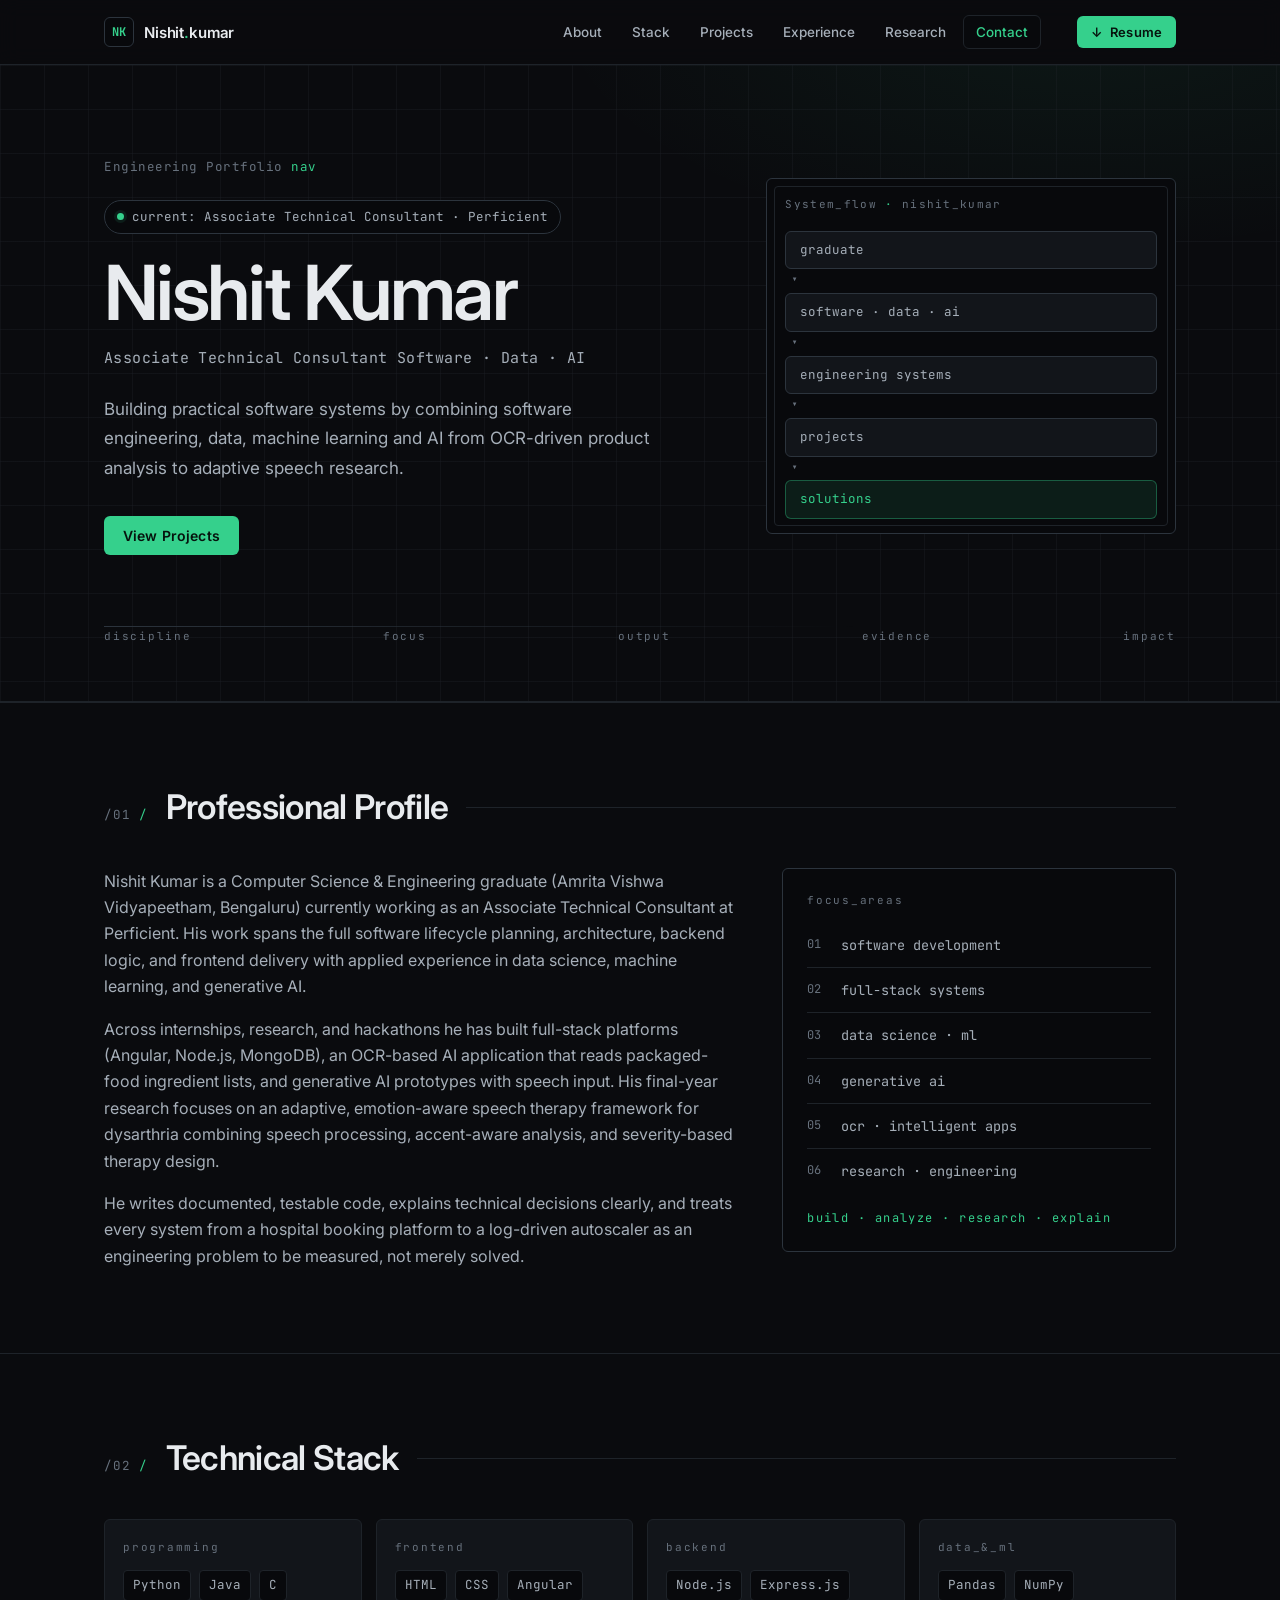
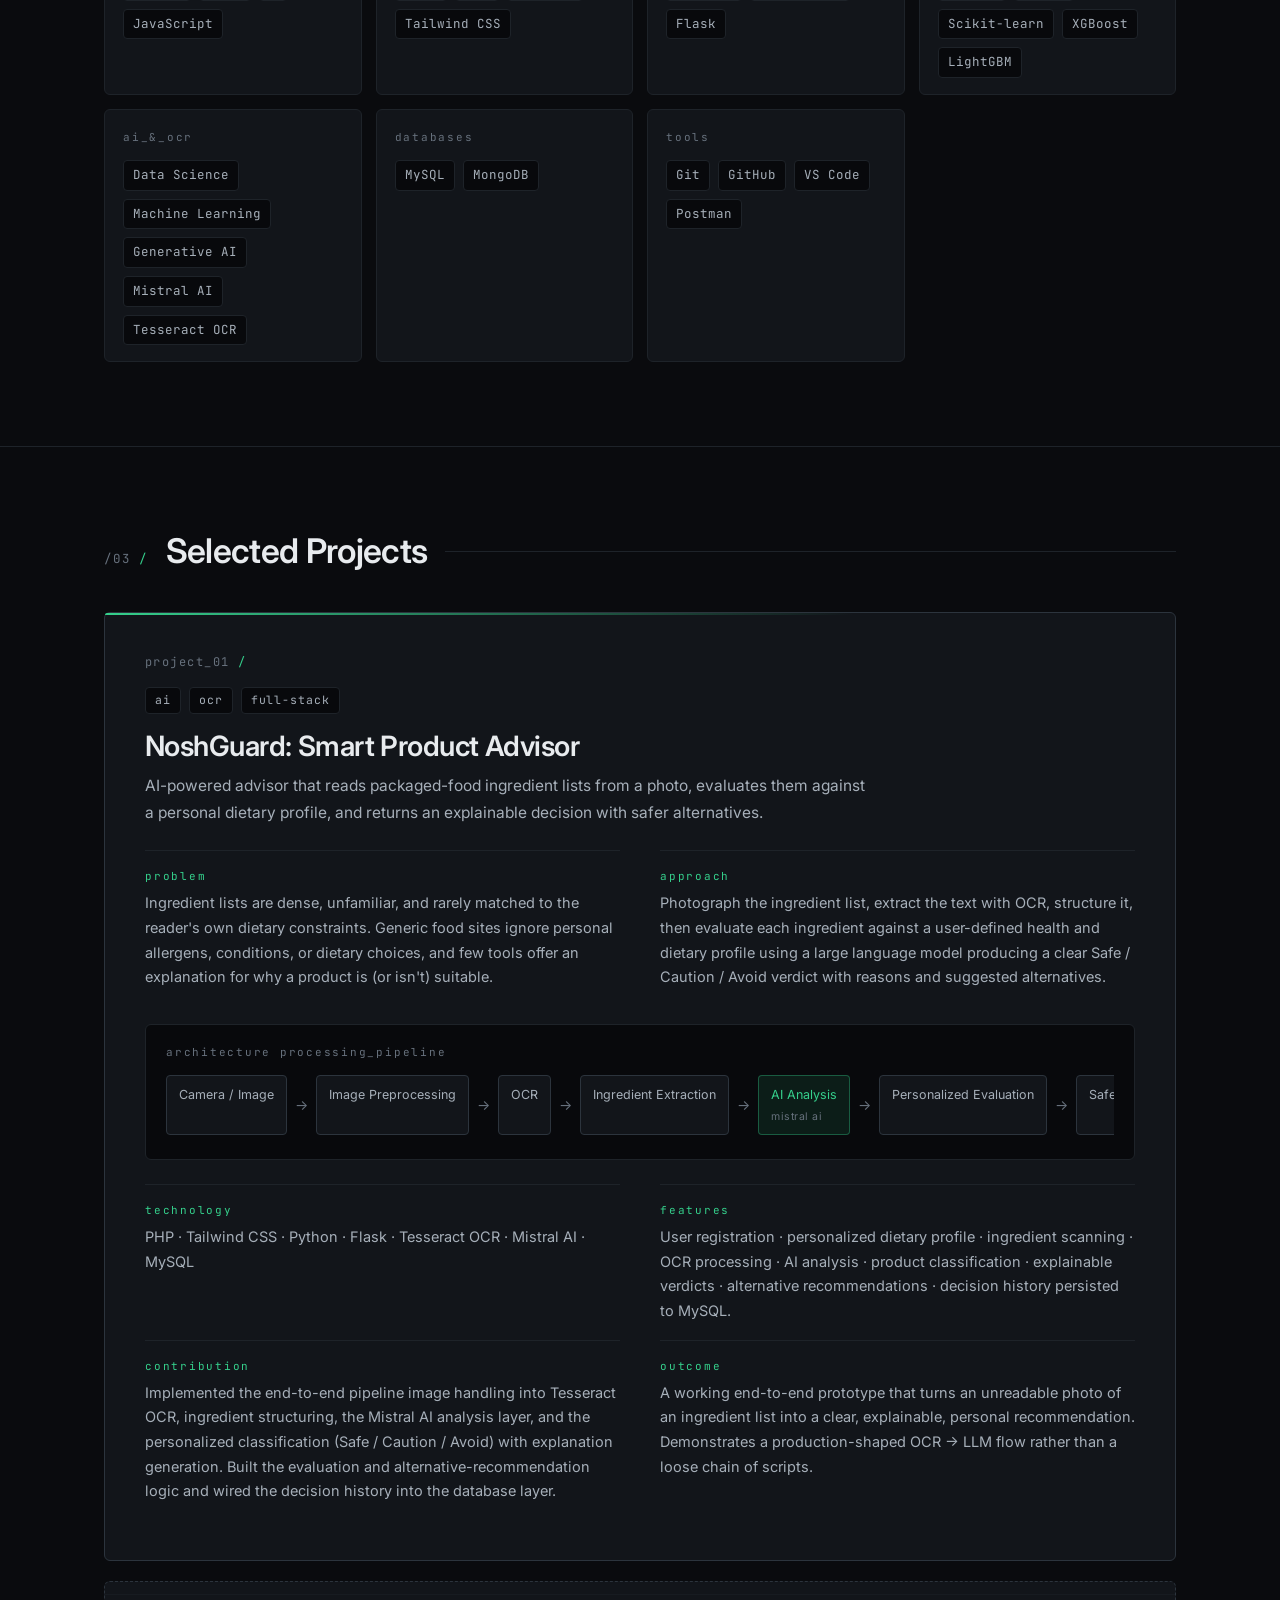
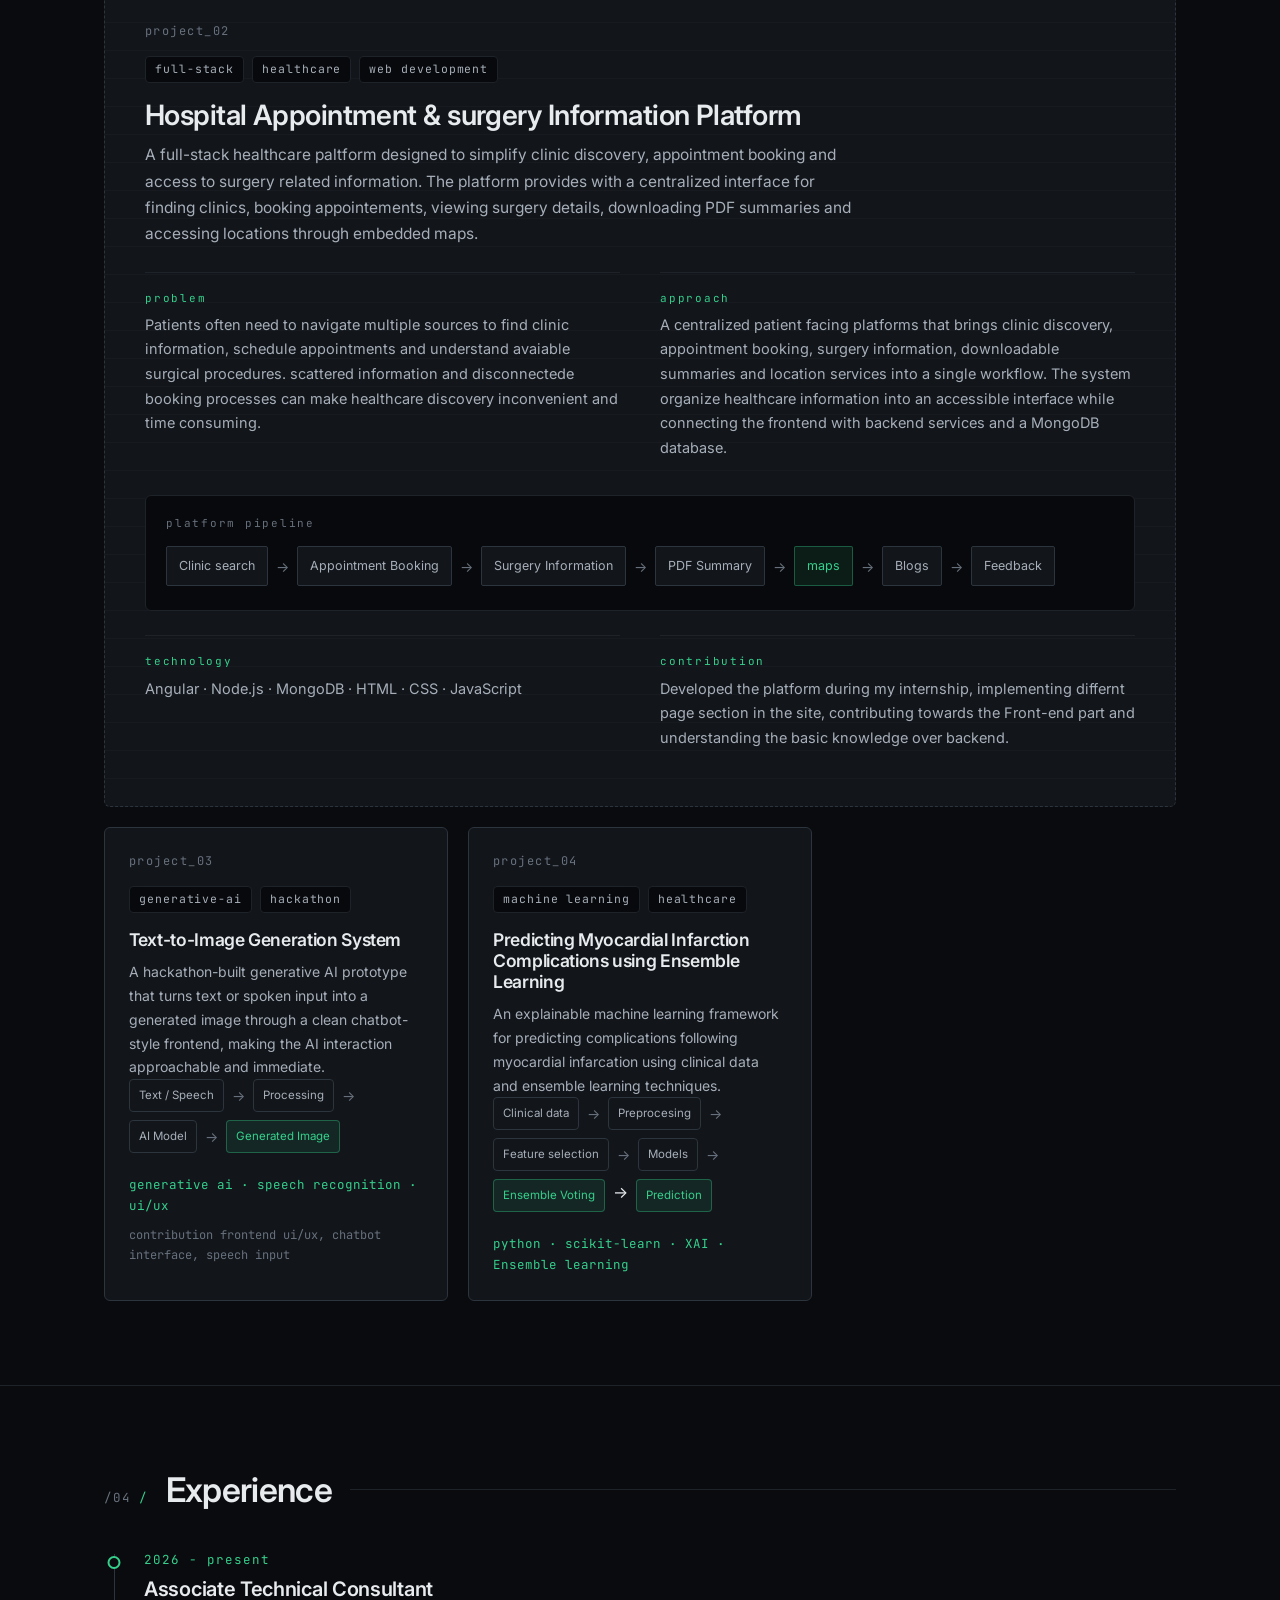
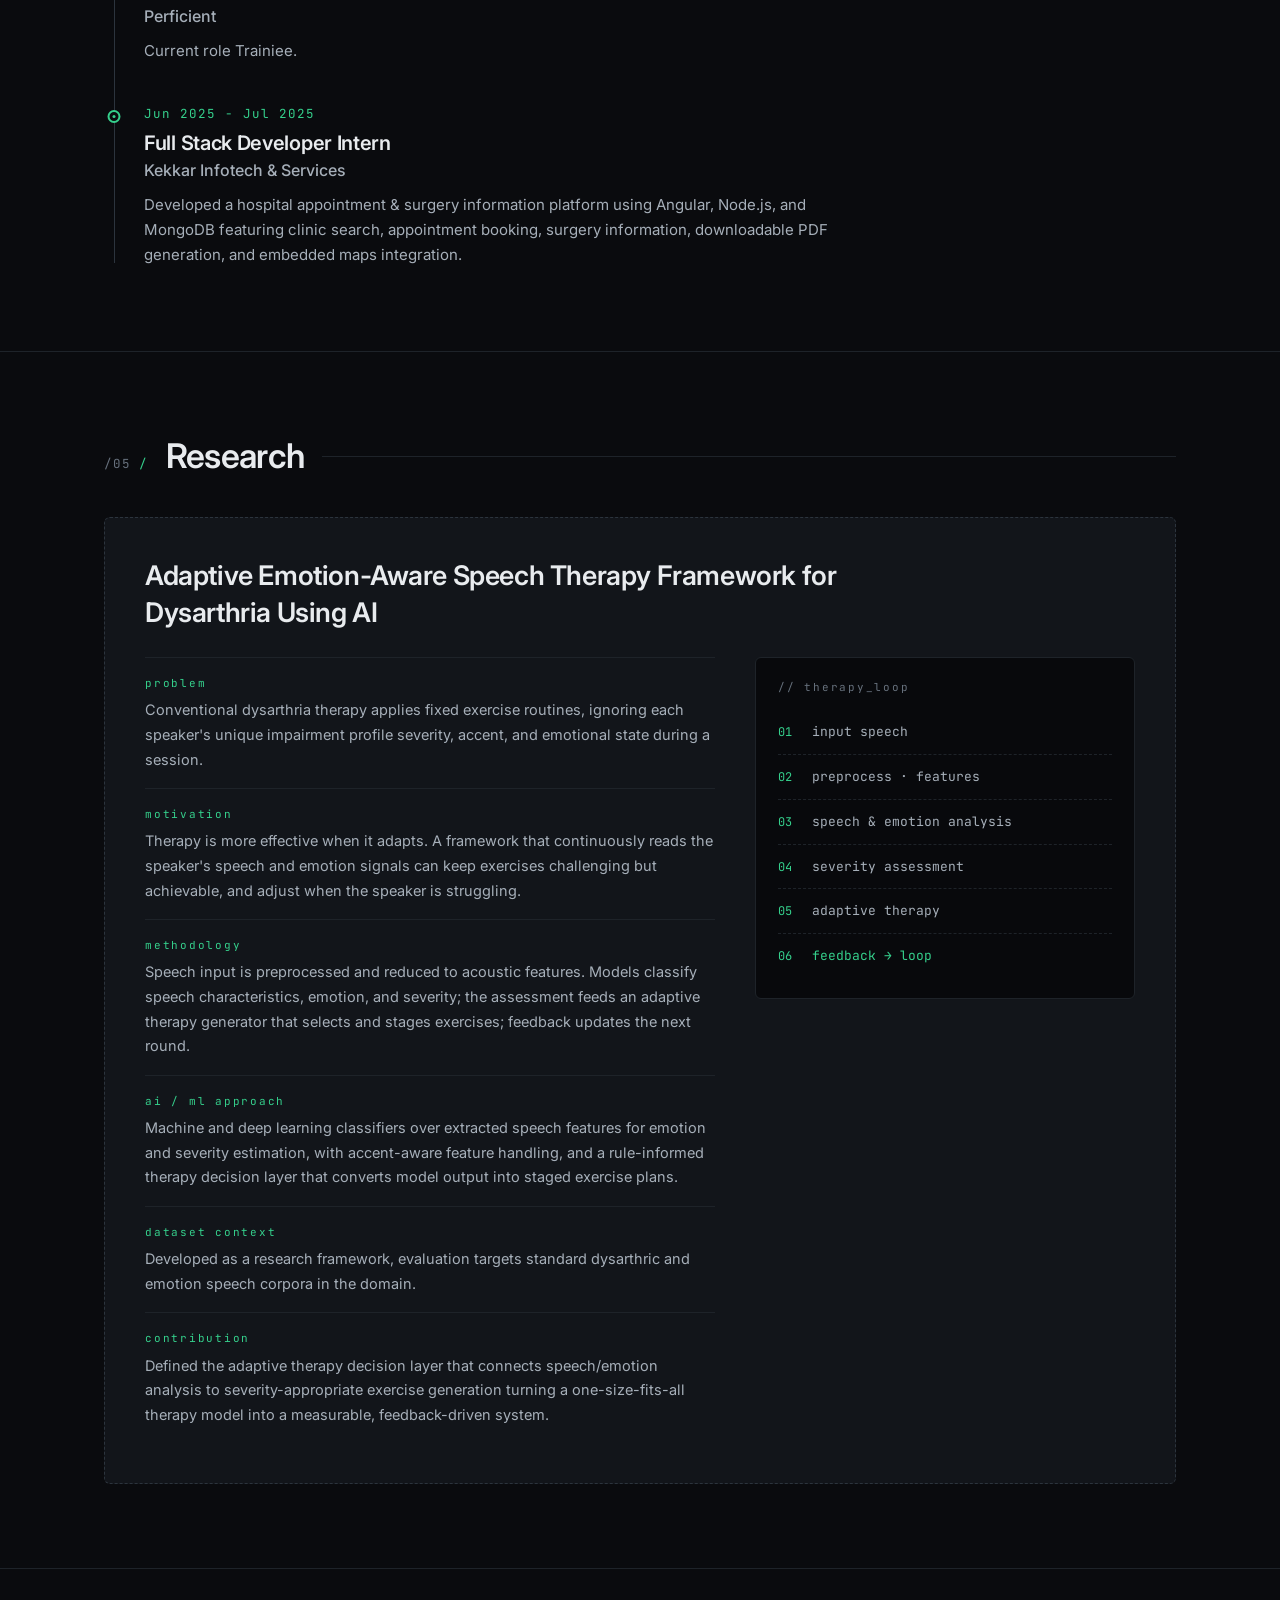
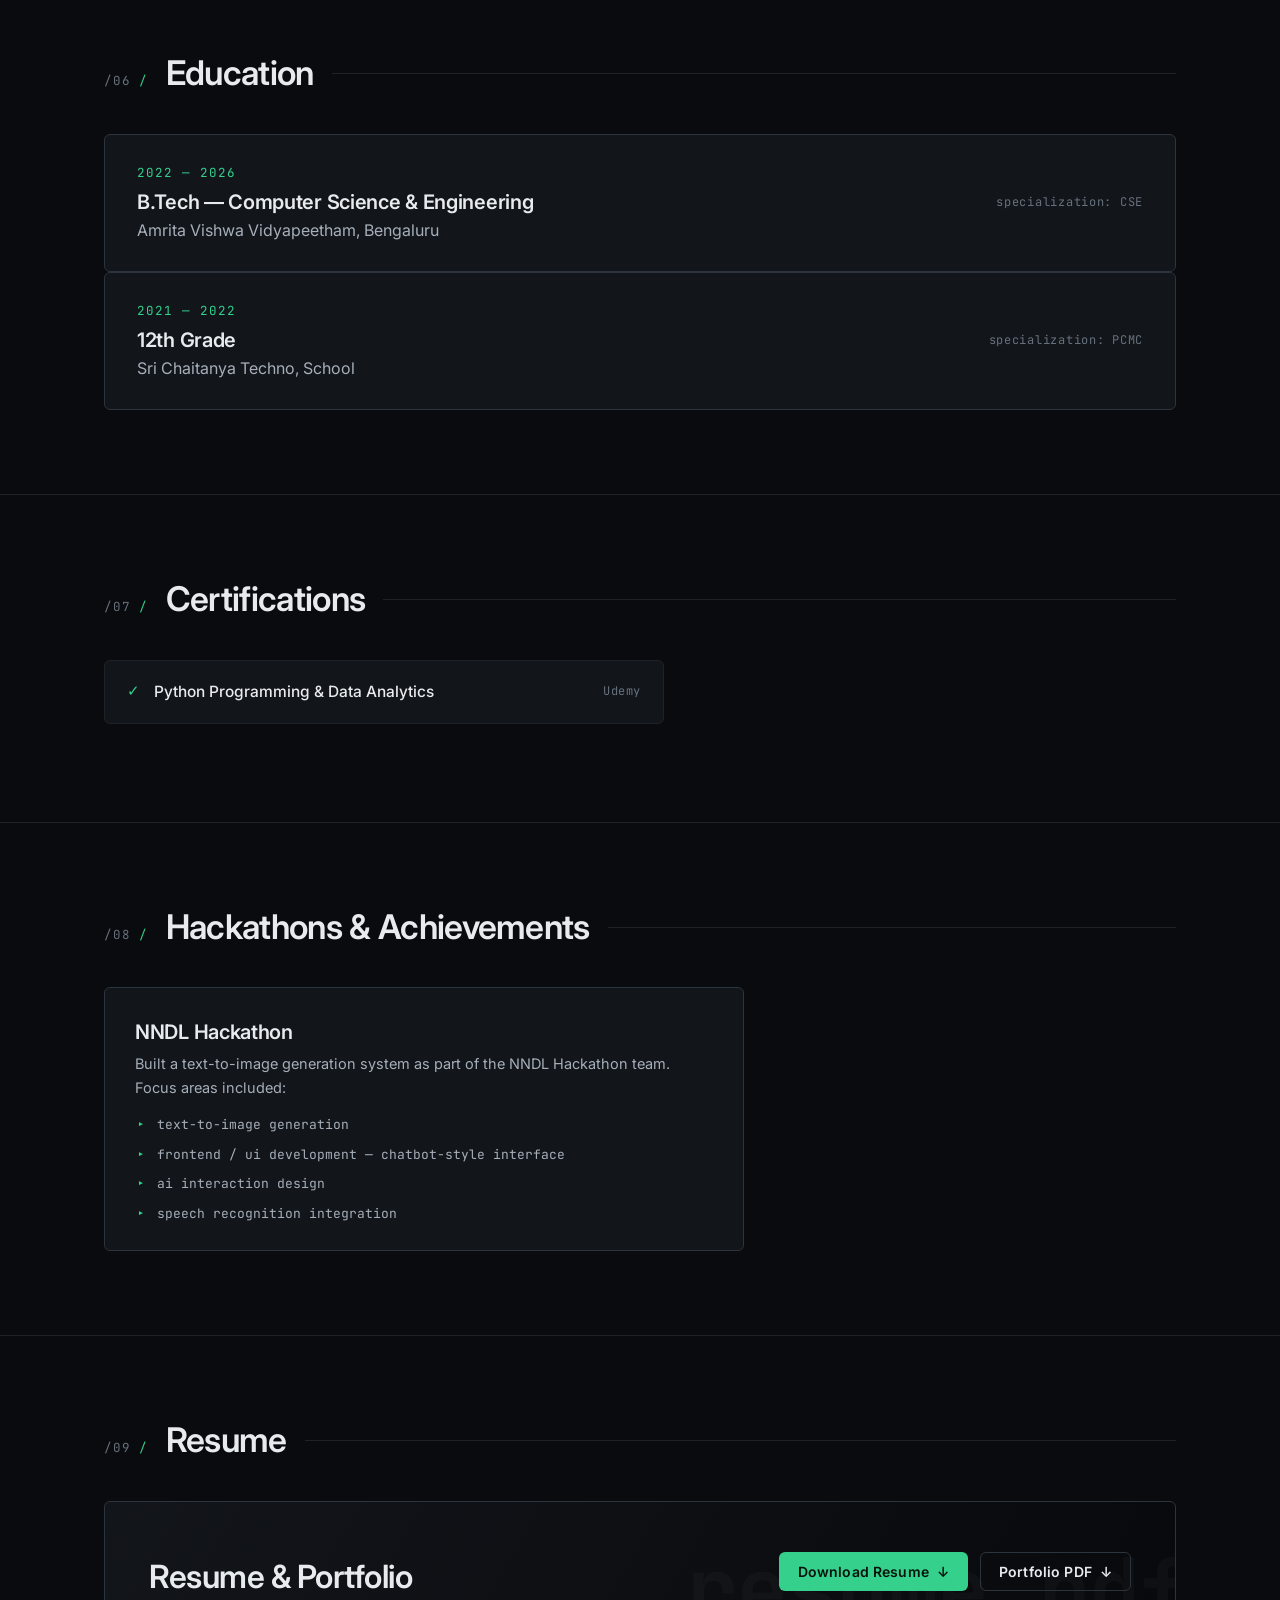
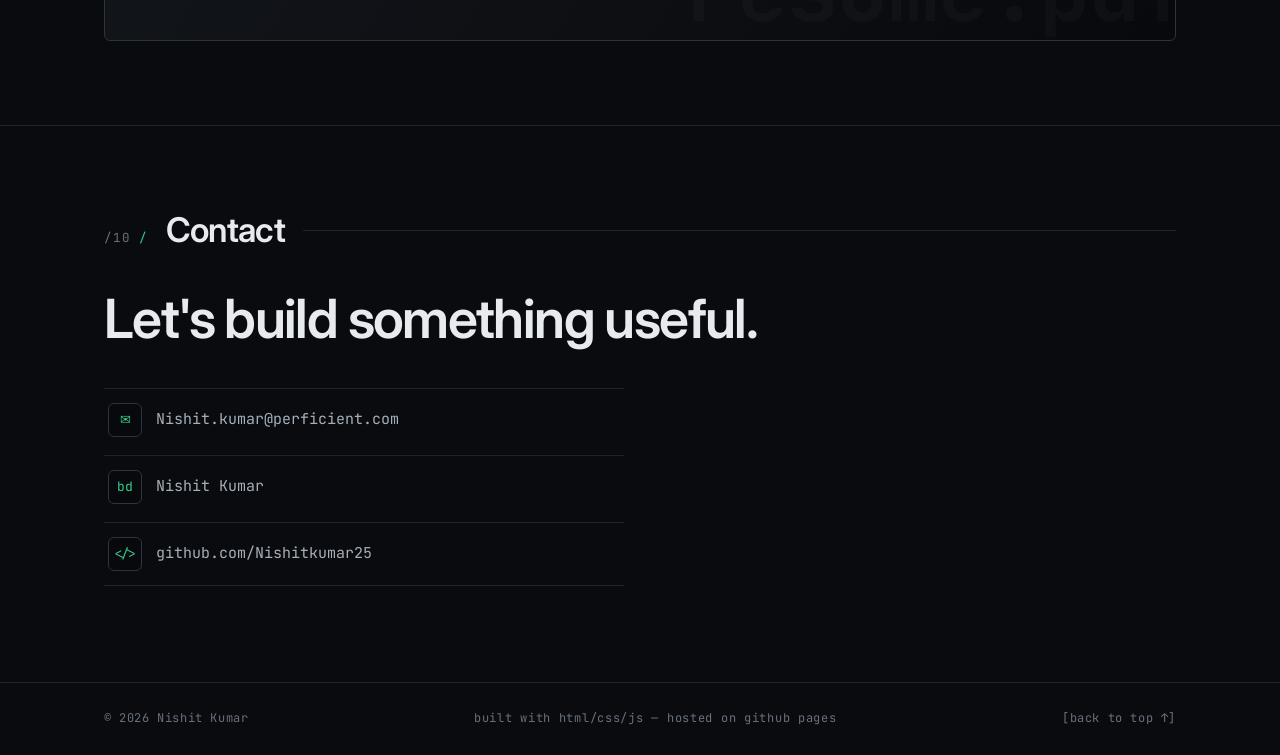
==== commit 672d67ea: "Update index.html" ====
--- a/index.html
+++ b/index.html
@@ -313,46 +313,46 @@
           </dl>
         </article>
 
-        <!-- ============ PROJECT 02 · SPEECH THERAPY (RESEARCH) ============ -->
+        <!-- ============ PROJECT 02 · Hospital wesbite ============ -->
         <article class="case case-research" id="project-speech-therapy">
           <header class="case-head">
             <p class="case-id mono">project_02 <span class="research-accent"></span></p>
             <div class="case-badges mono" aria-label="Categories">
-              <span>ai</span><span>speech-processing</span><span>research</span>
-            </div>
-            <h3 class="case-title">Adaptive Emotion-Aware Speech Therapy Framework for Dysarthria</h3>
+              <span>full-stack</span><span>healthcare</span><span>web development</span>
+            </div>
+            <h3 class="case-title">Hospital Appointment & surgery Information Platform</h3>
             <p class="case-subtitle">
-              An AI-based research framework for adaptive speech therapy. It analyses a speaker's speech characteristics,
-              emotional state, accent variation, and severity level then generates therapy exercises that adapt to the
-              speaker rather than applying one fixed routine.
+              A full-stack healthcare paltform designed to simplify clinic discovery, appointment booking and access to surgery related information. The platform provides with a centralized interface for finding clinics, booking 
+              appointements, viewing surgery details, downloading PDF summaries and accessing locations through embedded maps.
             </p>
           </header>
 
           <dl class="case-block">
             <div class="case-field">
               <dt class="mono">problem</dt>
-              <dd>Dysarthria affects speech clarity and intelligibility, usually with individualized impairments. Conventional therapy routines are generic and rarely account for the speaker's current emotional state, accent, or severity reducing both engagement and effectiveness.</dd>
+              <dd>Patients often need to navigate multiple sources to find clinic information, schedule appointments and understand avaiable surgical procedures. scattered information and disconnectede booking processes can make healthcare discovery inconvenient and time consuming.</dd>
             </div>
             <div class="case-field">
               <dt class="mono">approach</dt>
-              <dd>A speech-driven loop: analyze the patient's input, estimate characteristics and severity, detect emotion and accent influence, then adapt therapy content and difficulty. Feedback closes the loop and re-adjusts the next session.</dd>
+              <dd>A centralized patient facing platforms that brings clinic discovery, appointment booking, surgery information, downloadable summaries and location services into a single workflow. The 
+              system organize healthcare information into an accessible interface while connecting the frontend with backend services and a MongoDB database.</dd>
             </div>
           </dl>
 
           <div class="case-arch" aria-label="Speech therapy pipeline">
-            <p class="panel-label mono">research_pipeline speech_therapy_loop</p>
+            <p class="panel-label mono">platform pipeline</p>
             <ol class="pipeline pipeline-research" aria-hidden="true">
-              <li class="pipe-step">Input Speech</li>
-              <li class="pipe-arrow">→</li>
-              <li class="pipe-step">Preprocessing</li>
-              <li class="pipe-arrow">→</li>
-              <li class="pipe-step">Feature Extraction</li>
-              <li class="pipe-arrow">→</li>
-              <li class="pipe-step">Speech / Emotion Analysis</li>
-              <li class="pipe-arrow">→</li>
-              <li class="pipe-step pipe-hot">Dysarthria Assessment</li>
-              <li class="pipe-arrow">→</li>
-              <li class="pipe-step">Adaptive Therapy</li>
+              <li class="pipe-step">Clinic search</li>
+              <li class="pipe-arrow">→</li>
+              <li class="pipe-step">Appointment Booking</li>
+              <li class="pipe-arrow">→</li>
+              <li class="pipe-step">Surgery Information</li>
+              <li class="pipe-arrow">→</li>
+              <li class="pipe-step">PDF Summary</li>
+              <li class="pipe-arrow">→</li>
+              <li class="pipe-step pipe-hot">maps</li>
+              <li class="pipe-arrow">→</li>
+              <li class="pipe-step">Blogs</li>
               <li class="pipe-arrow">→</li>
               <li class="pipe-step">Feedback</li>
             </ol>
@@ -361,11 +361,11 @@
           <dl class="case-block">
             <div class="case-field">
               <dt class="mono">technology</dt>
-              <dd>Python · speech processing · machine learning / deep learning · emotion recognition · accent-aware feature design</dd>
+              <dd>Angular · Node.js · MongoDB · HTML · CSS · JavaScript</dd>
             </div>
             <div class="case-field">
               <dt class="mono">contribution</dt>
-              <dd>Designed the end-to-end framework and its adaptive therapy decision layer mapping speech and emotion analysis outputs into severity-appropriate, personalized exercise plans. Transitioned a conventional speech-therapy idea into a measured, data-driven research system.</dd>
+              <dd>Developed the platform during my internship, implementing differnt page  section in the site, contributing towards the Front-end part and understanding the basic knowledge over backend.</dd>
             </div>
           </dl>
         </article>
@@ -373,7 +373,7 @@
         <!-- ============ PROJECTS 03-05 · COMPACT CASE CARDS ============ -->
         <div class="case-grid">
 
-          <article class="case case-compact" id="project-hospital">
+          <!-- <article class="case case-compact" id="project-hospital">
             <p class="case-id mono">project_03</p>
             <div class="case-badges mono" aria-label="Categories"><span>full-stack</span></div>
             <h4 class="case-title">Hospital Appointment &amp; Surgery Information Platform</h4>
@@ -388,10 +388,10 @@
               <li class="pipe-step pipe-hot">PDF + Maps</li>
             </ol>
             <p class="case-meta mono">angular · node.js · mongodb</p>
-          </article>
+          </article> -->
 
           <article class="case case-compact" id="project-text-to-image">
-            <p class="case-id mono">project_04</p>
+            <p class="case-id mono">project_03</p>
             <div class="case-badges mono" aria-label="Categories"><span>generative-ai</span><span>hackathon</span></div>
             <h4 class="case-title">Text-to-Image Generation System</h4>
             <p class="case-desc">A hackathon-built generative AI prototype that turns text or spoken input into a generated image through a clean chatbot-style frontend, making the AI interaction approachable and immediate.</p>
@@ -409,22 +409,24 @@
           </article>
 
           <article class="case case-compact" id="project-autoscaler">
-            <p class="case-id mono">project_05</p>
-            <div class="case-badges mono" aria-label="Categories"><span>systems</span><span>ml</span></div>
-            <h4 class="case-title">Log-Based Predictive Autoscaler</h4>
-            <p class="case-desc">A predictive autoscaling system that consumes system and application logs, extracts behavioral features, and forecasts resource demand so infrastructure is adjusted before saturation, not after.</p>
+            <p class="case-id mono">project_04</p>
+            <div class="case-badges mono" aria-label="Categories"><span>machine learning</span><span>healthcare</span></div>
+            <h4 class="case-title">Predicting Myocardial Infarction Complications using Ensemble Learning</h4>
+            <p class="case-desc">An explainable machine learning framework for predicting complications following myocardial infarcation using clinical data and ensemble learning techniques.</p>
             <ol class="pipeline pipeline-mini" aria-hidden="true">
-              <li class="pipe-step">Logs</li>
-              <li class="pipe-arrow">→</li>
-              <li class="pipe-step">Feature Extraction</li>
-              <li class="pipe-arrow">→</li>
-              <li class="pipe-step">Prediction Model</li>
-              <li class="pipe-arrow">→</li>
-              <li class="pipe-step">Resource Demand</li>
-              <li class="pipe-arrow">→</li>
-              <li class="pipe-step pipe-hot">Autoscaling Decision</li>
+              <li class="pipe-step">Clinical data</li>
+              <li class="pipe-arrow">→</li>
+              <li class="pipe-step">Preprocesing </li>
+              <li class="pipe-arrow">→</li>
+              <li class="pipe-step">Feature selection</li>
+              <li class="pipe-arrow">→</li>
+              <li class="pipe-step">Models</li>
+              <li class="pipe-arrow">→</li>
+              <li class="pipe-step pipe-hot">Ensemble Voting</li>
+              <li class="Pipe-arrow">→</li>
+              <li class="pipe-step pipe-hot">Prediction</li>
             </ol>
-            <p class="case-meta mono">python · machine learning · systems</p>
+            <p class="case-meta mono">python · scikit-learn · XAI · Ensemble learning</p>
           </article>
         </div>
       </div>
@@ -669,10 +671,10 @@
     <div class="container footer-inner">
       <p class="mono">© 2026 Nishit Kumar</p>
       <p class="mono footer-built">built with html/css/js — hosted on github pages</p>
-      <a class="mono footer-top" href="#top">[back to top ↑]</a>
+      <a class="mono footer-top" href="#main">[back to top ↑]</a>
     </div>
   </footer>
 
   <script src="js/script.js"></script>
 </body>
-</html>+</html>
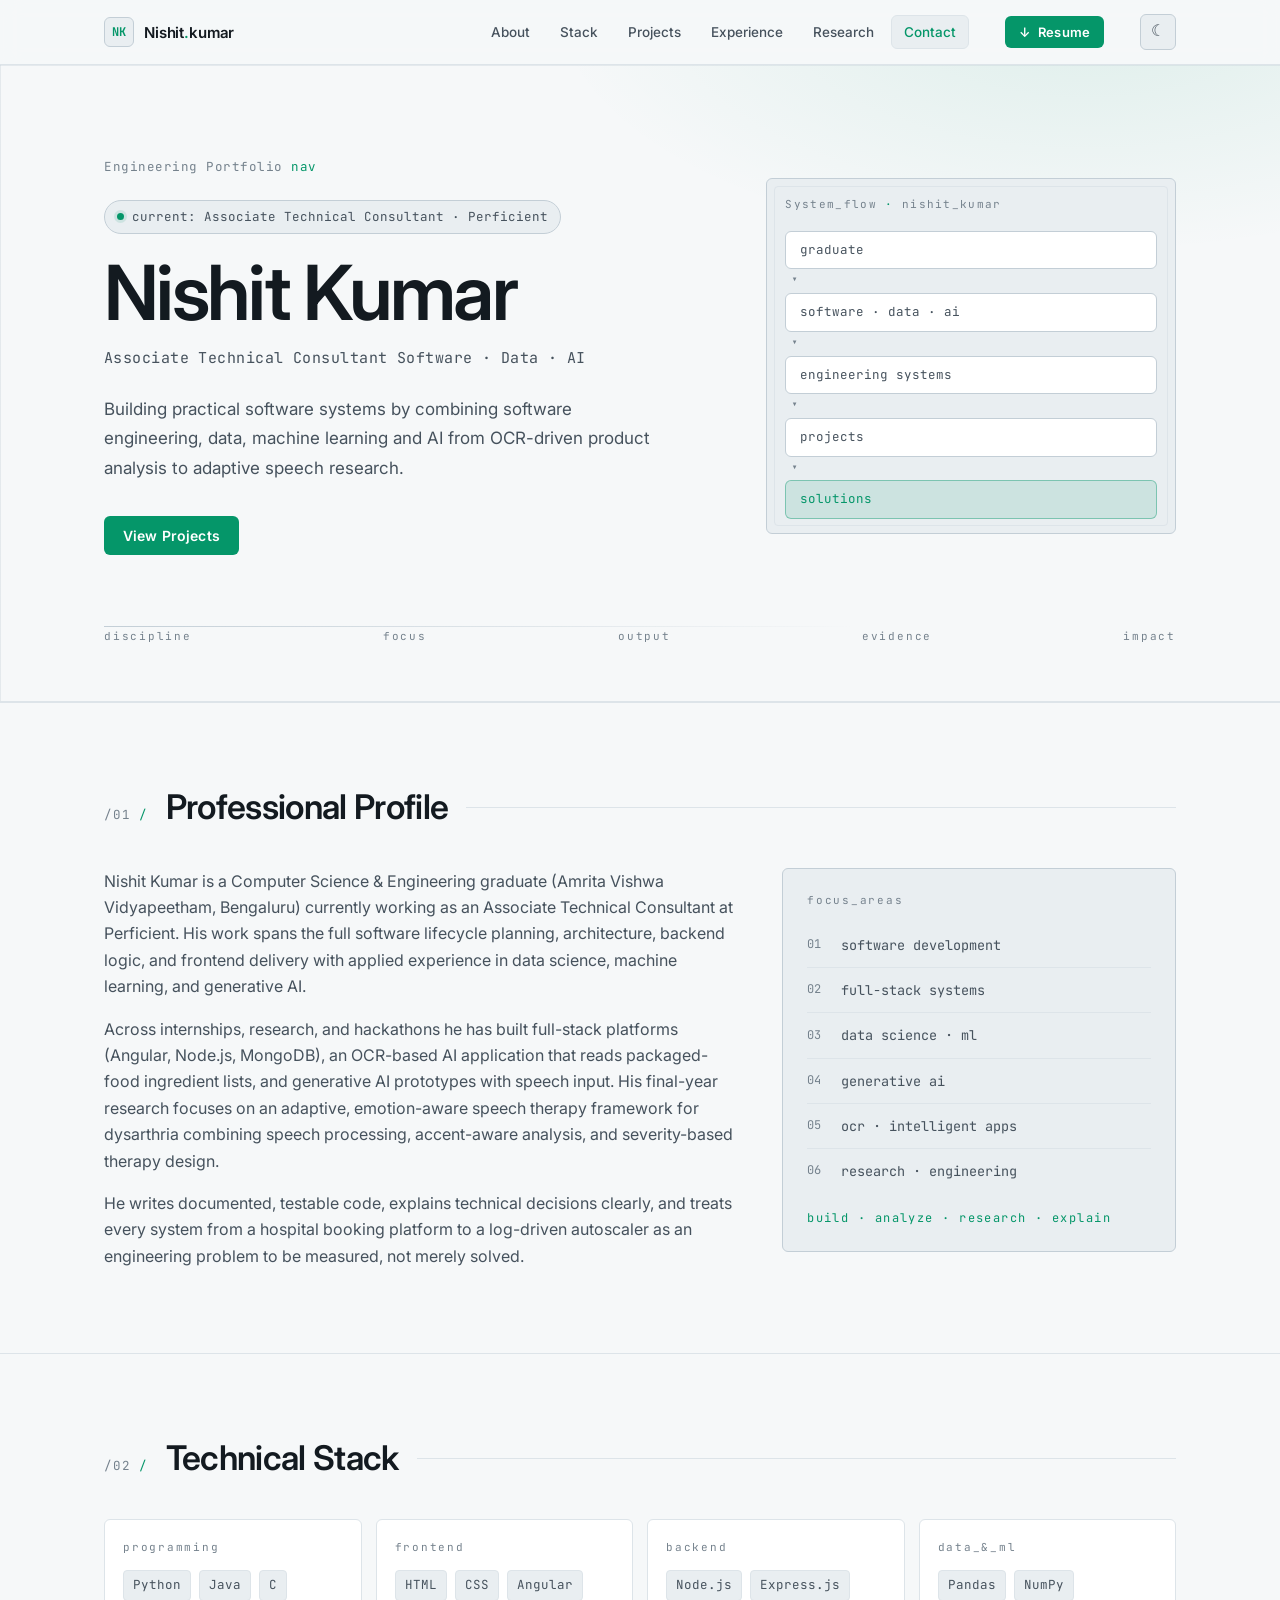
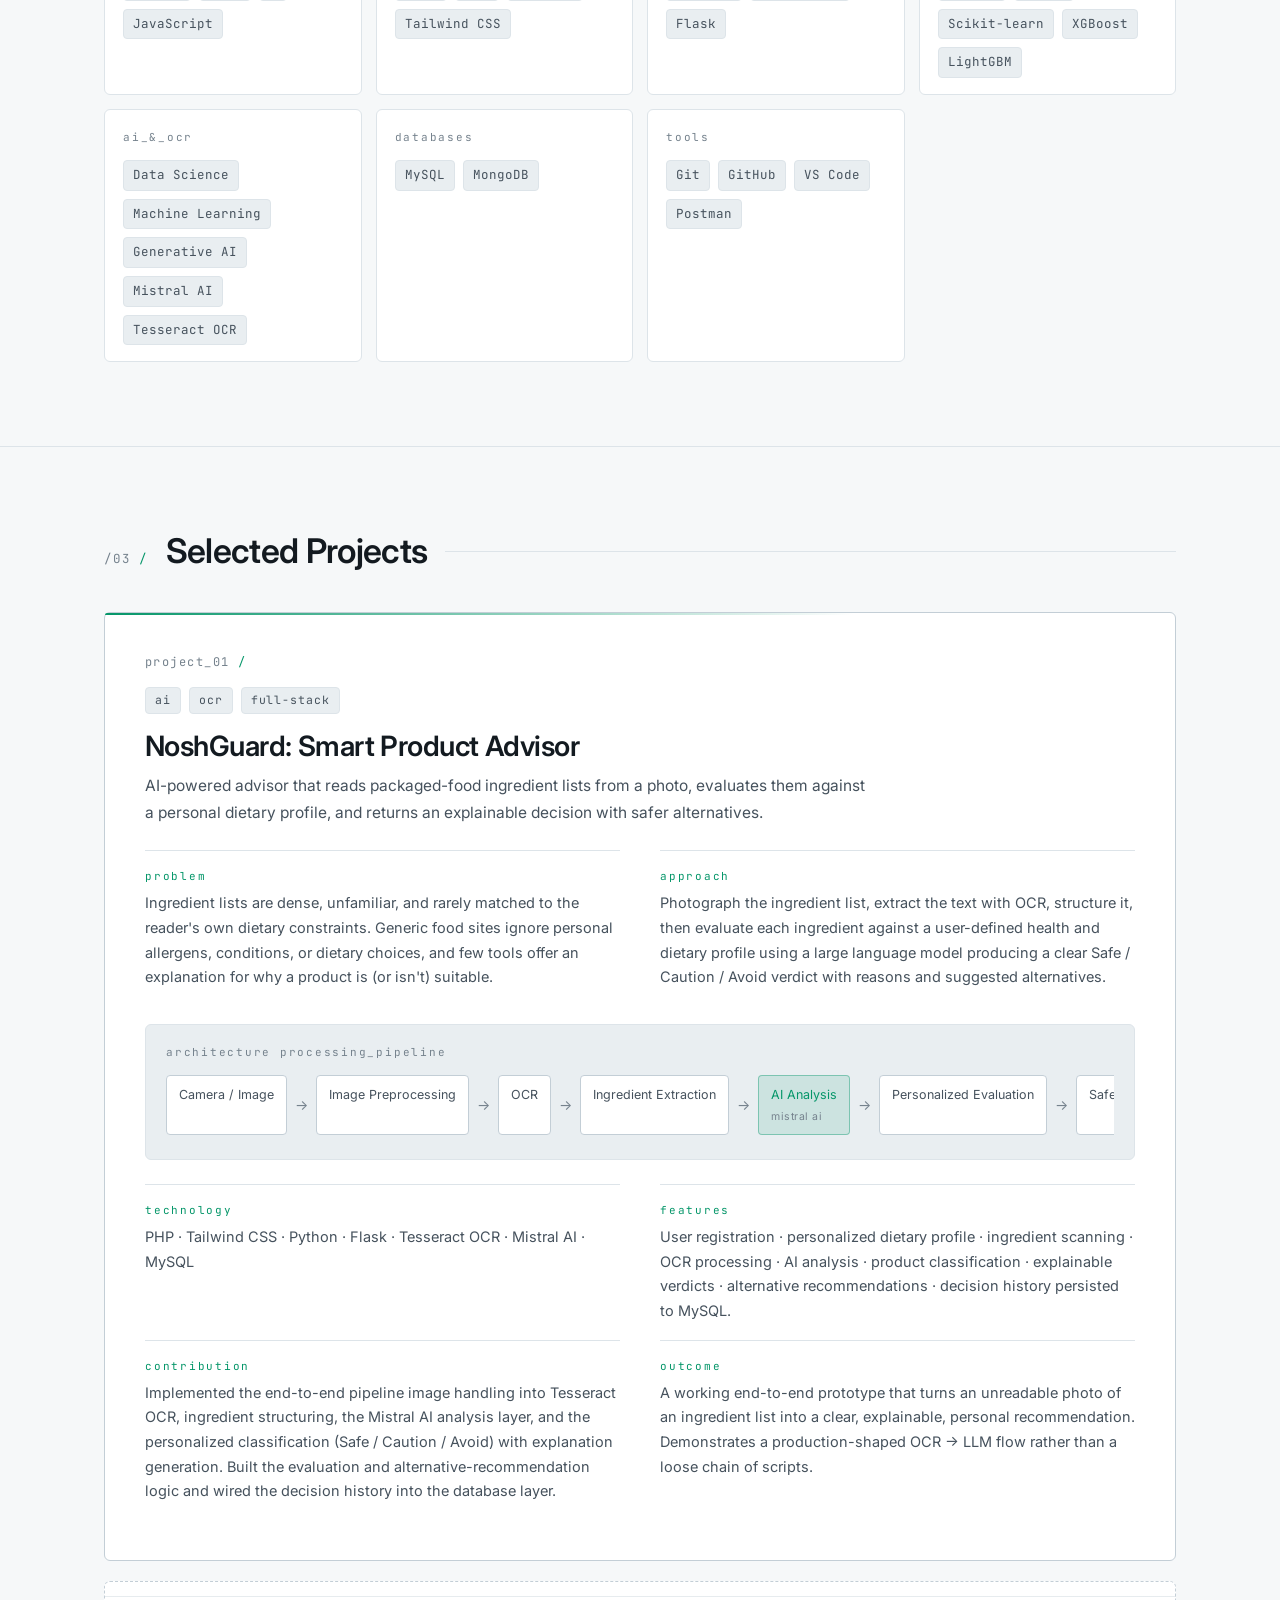
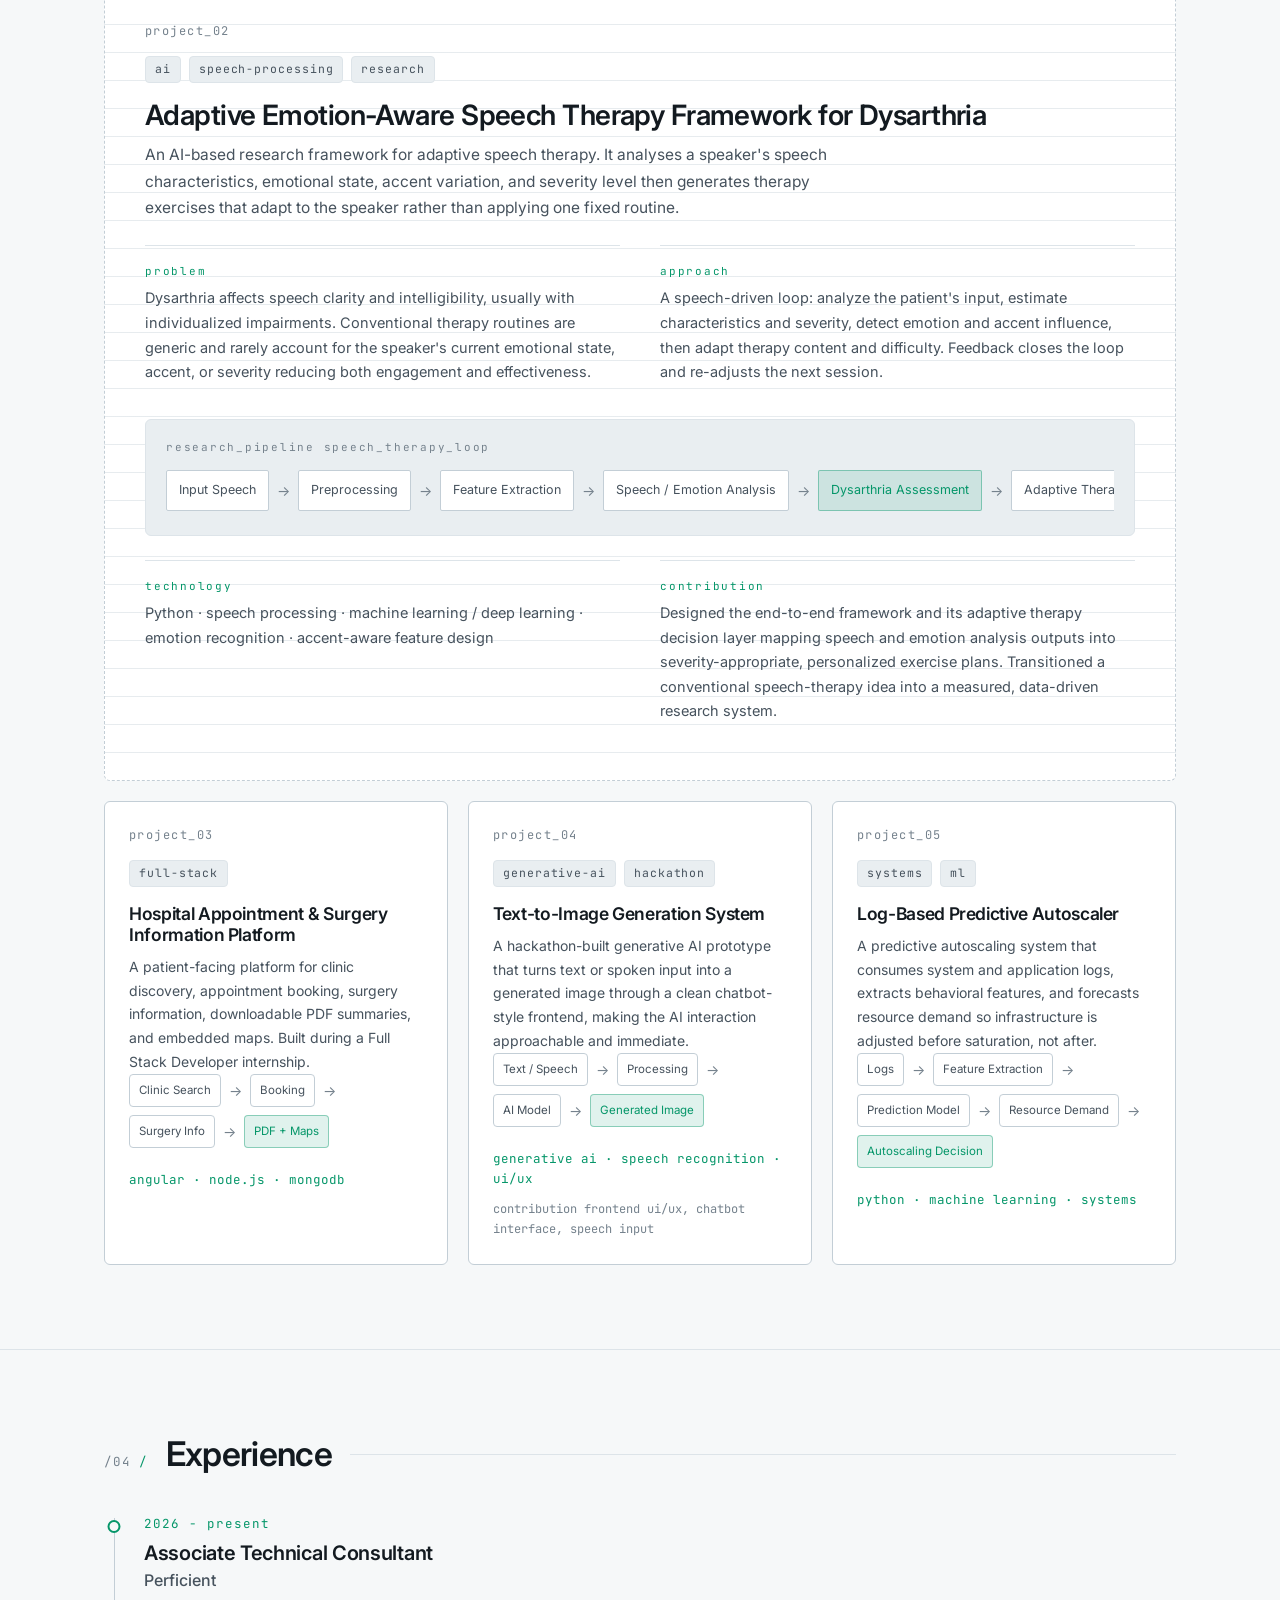
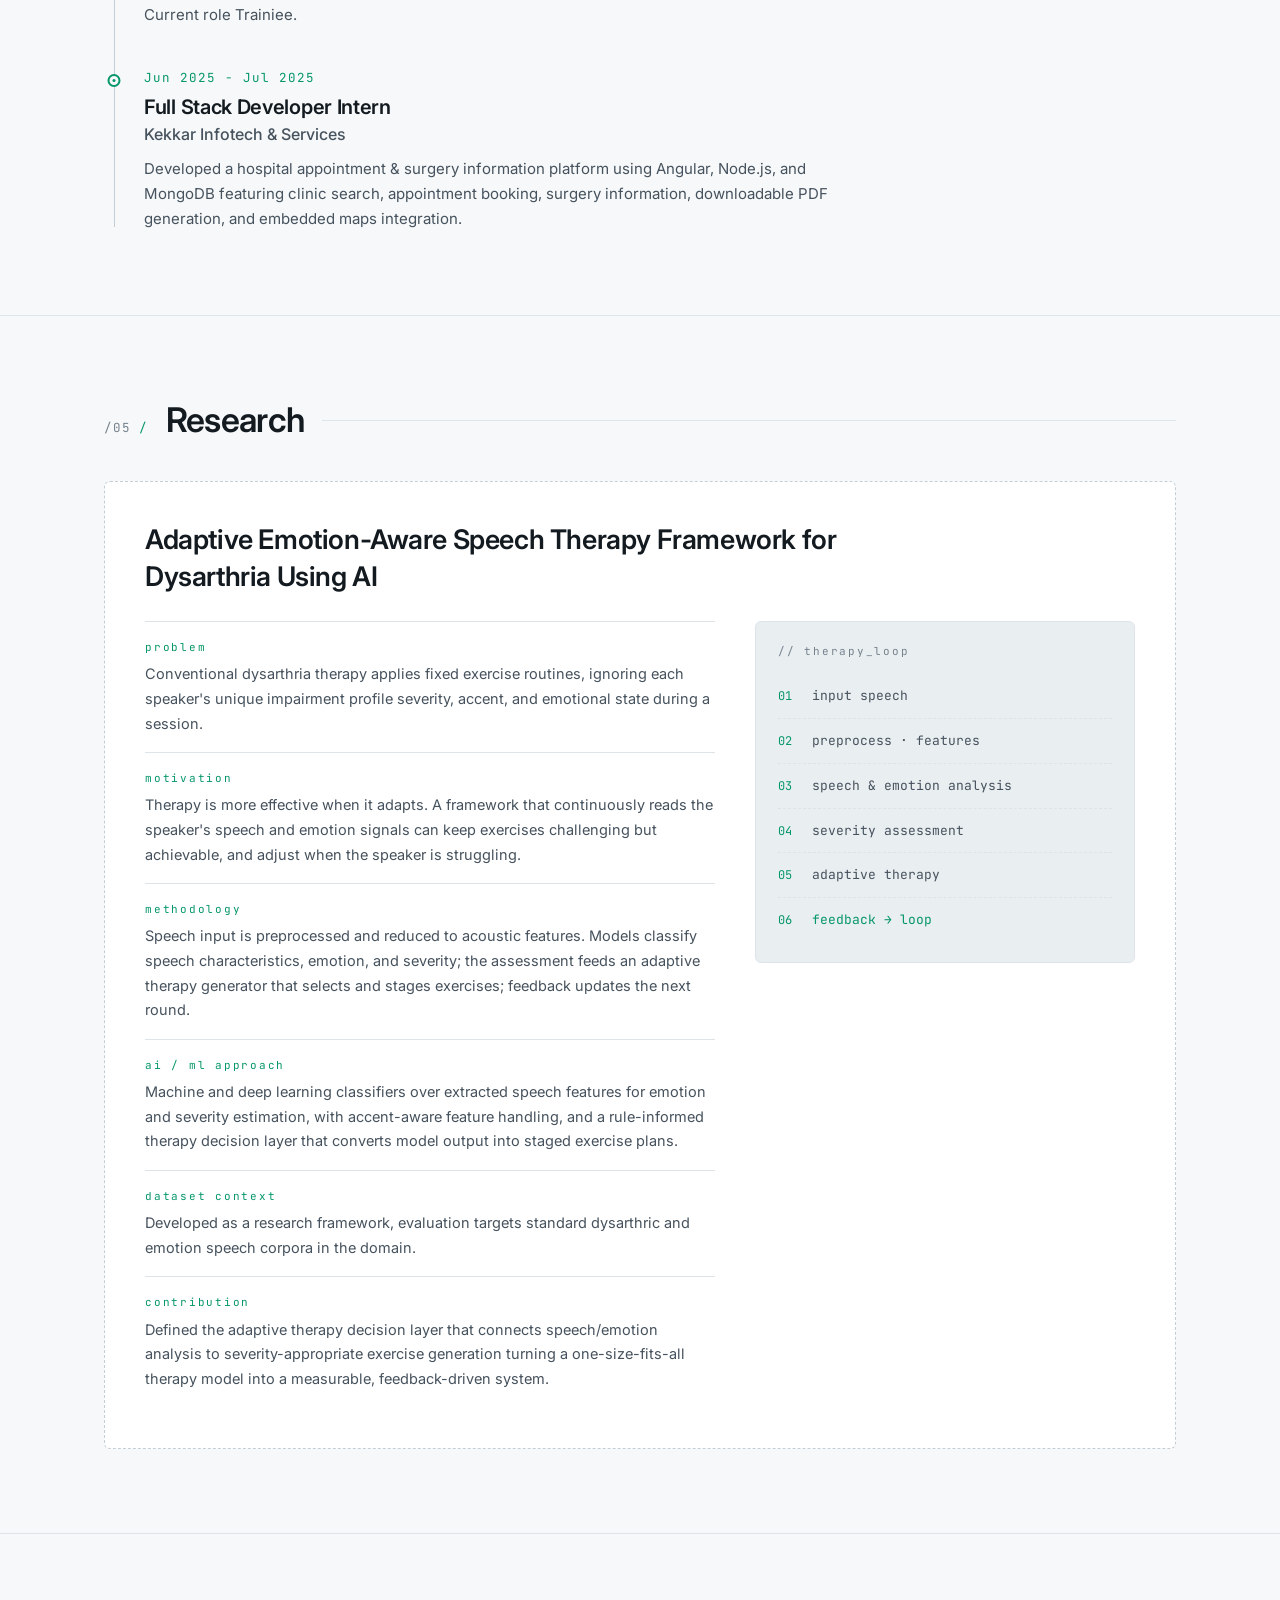
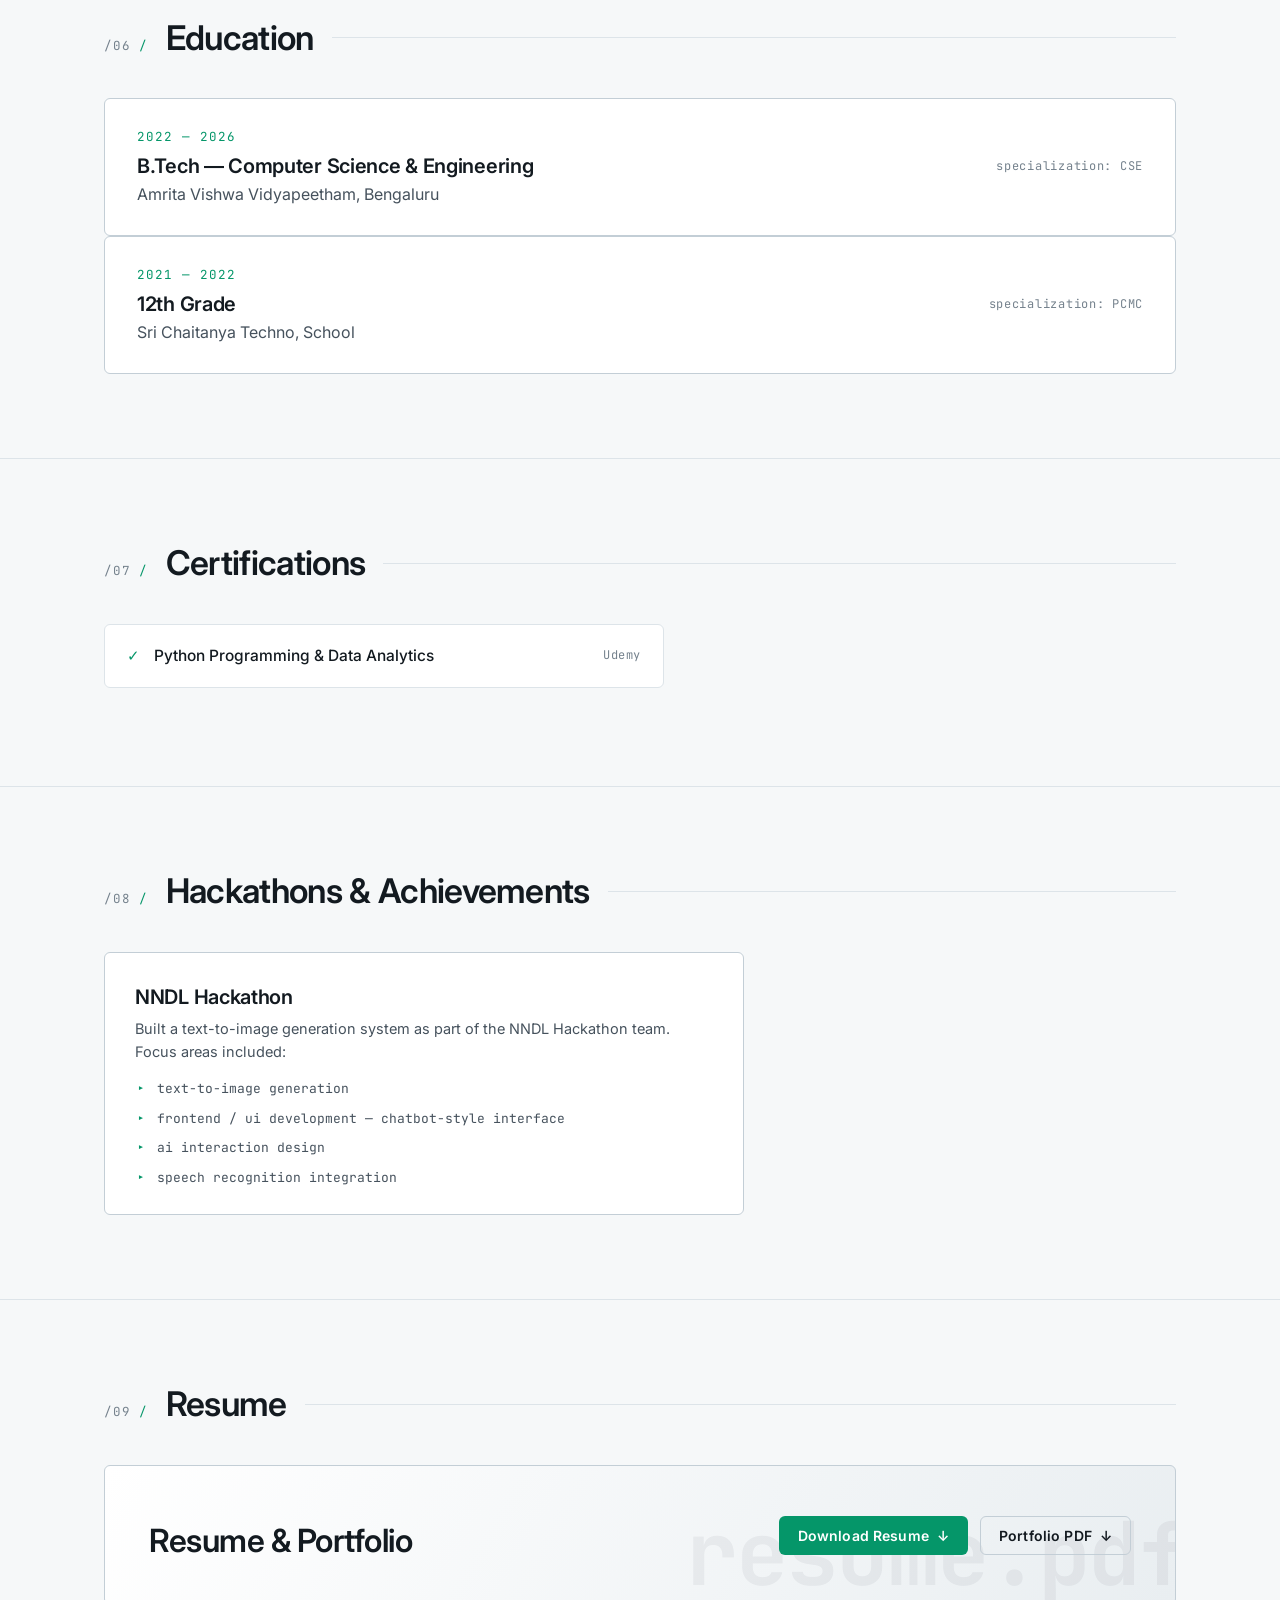
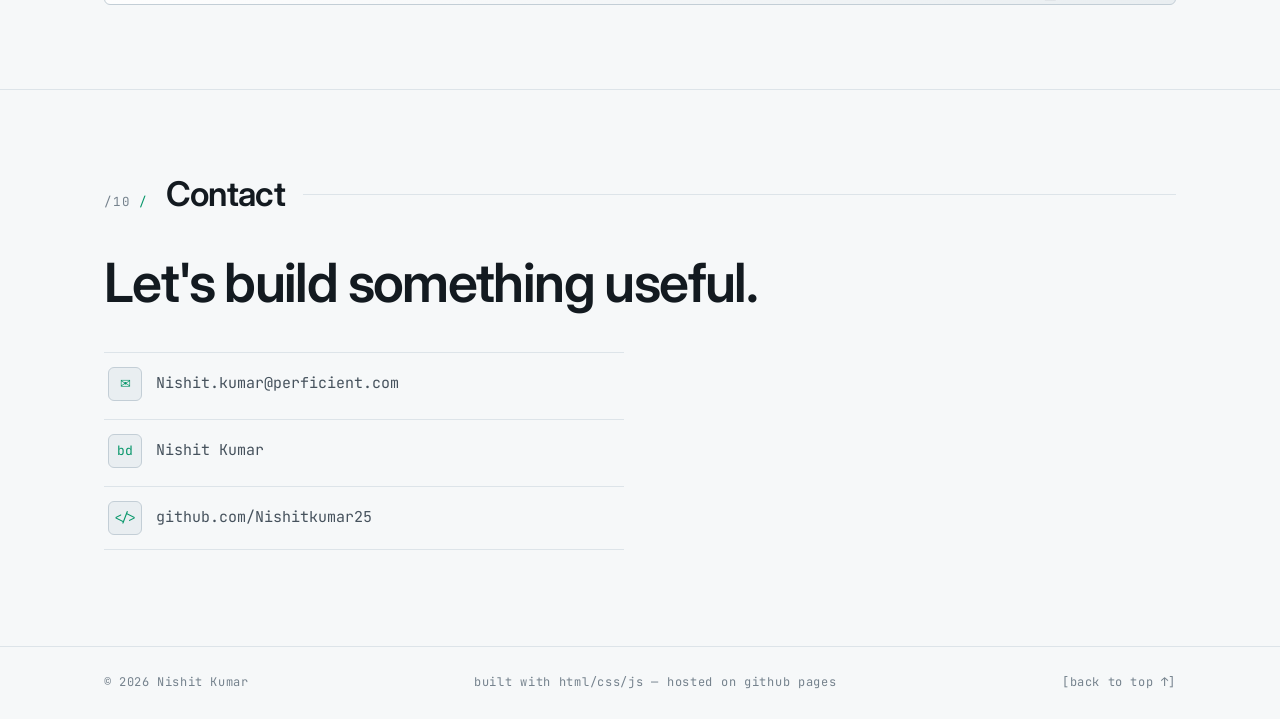
==== commit 4a9456cd: "Add files via upload" ====
--- a/index.html
+++ b/index.html
@@ -36,7 +36,20 @@
 
   <!-- Styles -->
   <link rel="stylesheet" href="css/style.css" />
-  <script>document.documentElement.classList.add('js');</script>
+  <script>
+    (function () {
+      try {
+        document.documentElement.classList.add('js');
+        var stored = localStorage.getItem('nk-theme');
+        var theme = stored || (window.matchMedia('(prefers-color-scheme: light)').matches ? 'light' : 'dark');
+        document.documentElement.setAttribute('data-theme', theme);
+        var meta = document.querySelector('meta[name="theme-color"]');
+        if (meta) meta.setAttribute('content', theme === 'light' ? '#f6f8f9' : '#0A0B0E');
+      } catch (e) {
+        document.documentElement.classList.add('js');
+      }
+    })();
+  </script>
 </head>
 
 <body>
@@ -61,9 +74,13 @@
         </ul>
       </nav>
 
-      <a class="btn btn-primary btn-sm nav-resume" href="assets/documents/resume.pdf">
+      <a class="btn btn-primary btn-sm nav-resume" href="assets/documents/resume.pdf?v=20260921">
         <span aria-hidden="true">↓</span> Resume
       </a>
+
+      <button class="theme-toggle" type="button" aria-label="Switch to light mode" aria-pressed="false" title="Toggle theme">
+        <span class="theme-toggle-icon" aria-hidden="true">☀</span>
+      </button>
 
       <button class="nav-toggle" type="button" aria-expanded="false" aria-controls="mobile-menu" aria-label="Toggle navigation menu">
         <span class="nav-toggle-line"></span>
@@ -83,7 +100,7 @@
           <li><a href="#research">Research</a></li>
           <li><a href="#education">Education</a></li>
           <li><a href="#contact">Contact</a></li>
-          <li><a class="btn btn-primary btn-sm" href="assets/documents/resume.pdf">↓ Resume</a></li>
+          <li><a class="btn btn-primary btn-sm" href="assets/documents/resume.pdf?v=20260921">↓ Resume</a></li>
         </ul>
       </nav>
     </div>
@@ -313,46 +330,46 @@
           </dl>
         </article>
 
-        <!-- ============ PROJECT 02 · Hospital wesbite ============ -->
+        <!-- ============ PROJECT 02 · SPEECH THERAPY (RESEARCH) ============ -->
         <article class="case case-research" id="project-speech-therapy">
           <header class="case-head">
             <p class="case-id mono">project_02 <span class="research-accent"></span></p>
             <div class="case-badges mono" aria-label="Categories">
-              <span>full-stack</span><span>healthcare</span><span>web development</span>
-            </div>
-            <h3 class="case-title">Hospital Appointment & surgery Information Platform</h3>
+              <span>ai</span><span>speech-processing</span><span>research</span>
+            </div>
+            <h3 class="case-title">Adaptive Emotion-Aware Speech Therapy Framework for Dysarthria</h3>
             <p class="case-subtitle">
-              A full-stack healthcare paltform designed to simplify clinic discovery, appointment booking and access to surgery related information. The platform provides with a centralized interface for finding clinics, booking 
-              appointements, viewing surgery details, downloading PDF summaries and accessing locations through embedded maps.
+              An AI-based research framework for adaptive speech therapy. It analyses a speaker's speech characteristics,
+              emotional state, accent variation, and severity level then generates therapy exercises that adapt to the
+              speaker rather than applying one fixed routine.
             </p>
           </header>
 
           <dl class="case-block">
             <div class="case-field">
               <dt class="mono">problem</dt>
-              <dd>Patients often need to navigate multiple sources to find clinic information, schedule appointments and understand avaiable surgical procedures. scattered information and disconnectede booking processes can make healthcare discovery inconvenient and time consuming.</dd>
+              <dd>Dysarthria affects speech clarity and intelligibility, usually with individualized impairments. Conventional therapy routines are generic and rarely account for the speaker's current emotional state, accent, or severity reducing both engagement and effectiveness.</dd>
             </div>
             <div class="case-field">
               <dt class="mono">approach</dt>
-              <dd>A centralized patient facing platforms that brings clinic discovery, appointment booking, surgery information, downloadable summaries and location services into a single workflow. The 
-              system organize healthcare information into an accessible interface while connecting the frontend with backend services and a MongoDB database.</dd>
+              <dd>A speech-driven loop: analyze the patient's input, estimate characteristics and severity, detect emotion and accent influence, then adapt therapy content and difficulty. Feedback closes the loop and re-adjusts the next session.</dd>
             </div>
           </dl>
 
           <div class="case-arch" aria-label="Speech therapy pipeline">
-            <p class="panel-label mono">platform pipeline</p>
+            <p class="panel-label mono">research_pipeline speech_therapy_loop</p>
             <ol class="pipeline pipeline-research" aria-hidden="true">
-              <li class="pipe-step">Clinic search</li>
-              <li class="pipe-arrow">→</li>
-              <li class="pipe-step">Appointment Booking</li>
-              <li class="pipe-arrow">→</li>
-              <li class="pipe-step">Surgery Information</li>
-              <li class="pipe-arrow">→</li>
-              <li class="pipe-step">PDF Summary</li>
-              <li class="pipe-arrow">→</li>
-              <li class="pipe-step pipe-hot">maps</li>
-              <li class="pipe-arrow">→</li>
-              <li class="pipe-step">Blogs</li>
+              <li class="pipe-step">Input Speech</li>
+              <li class="pipe-arrow">→</li>
+              <li class="pipe-step">Preprocessing</li>
+              <li class="pipe-arrow">→</li>
+              <li class="pipe-step">Feature Extraction</li>
+              <li class="pipe-arrow">→</li>
+              <li class="pipe-step">Speech / Emotion Analysis</li>
+              <li class="pipe-arrow">→</li>
+              <li class="pipe-step pipe-hot">Dysarthria Assessment</li>
+              <li class="pipe-arrow">→</li>
+              <li class="pipe-step">Adaptive Therapy</li>
               <li class="pipe-arrow">→</li>
               <li class="pipe-step">Feedback</li>
             </ol>
@@ -361,11 +378,11 @@
           <dl class="case-block">
             <div class="case-field">
               <dt class="mono">technology</dt>
-              <dd>Angular · Node.js · MongoDB · HTML · CSS · JavaScript</dd>
+              <dd>Python · speech processing · machine learning / deep learning · emotion recognition · accent-aware feature design</dd>
             </div>
             <div class="case-field">
               <dt class="mono">contribution</dt>
-              <dd>Developed the platform during my internship, implementing differnt page  section in the site, contributing towards the Front-end part and understanding the basic knowledge over backend.</dd>
+              <dd>Designed the end-to-end framework and its adaptive therapy decision layer mapping speech and emotion analysis outputs into severity-appropriate, personalized exercise plans. Transitioned a conventional speech-therapy idea into a measured, data-driven research system.</dd>
             </div>
           </dl>
         </article>
@@ -373,7 +390,7 @@
         <!-- ============ PROJECTS 03-05 · COMPACT CASE CARDS ============ -->
         <div class="case-grid">
 
-          <!-- <article class="case case-compact" id="project-hospital">
+          <article class="case case-compact" id="project-hospital">
             <p class="case-id mono">project_03</p>
             <div class="case-badges mono" aria-label="Categories"><span>full-stack</span></div>
             <h4 class="case-title">Hospital Appointment &amp; Surgery Information Platform</h4>
@@ -388,10 +405,10 @@
               <li class="pipe-step pipe-hot">PDF + Maps</li>
             </ol>
             <p class="case-meta mono">angular · node.js · mongodb</p>
-          </article> -->
+          </article>
 
           <article class="case case-compact" id="project-text-to-image">
-            <p class="case-id mono">project_03</p>
+            <p class="case-id mono">project_04</p>
             <div class="case-badges mono" aria-label="Categories"><span>generative-ai</span><span>hackathon</span></div>
             <h4 class="case-title">Text-to-Image Generation System</h4>
             <p class="case-desc">A hackathon-built generative AI prototype that turns text or spoken input into a generated image through a clean chatbot-style frontend, making the AI interaction approachable and immediate.</p>
@@ -409,24 +426,22 @@
           </article>
 
           <article class="case case-compact" id="project-autoscaler">
-            <p class="case-id mono">project_04</p>
-            <div class="case-badges mono" aria-label="Categories"><span>machine learning</span><span>healthcare</span></div>
-            <h4 class="case-title">Predicting Myocardial Infarction Complications using Ensemble Learning</h4>
-            <p class="case-desc">An explainable machine learning framework for predicting complications following myocardial infarcation using clinical data and ensemble learning techniques.</p>
+            <p class="case-id mono">project_05</p>
+            <div class="case-badges mono" aria-label="Categories"><span>systems</span><span>ml</span></div>
+            <h4 class="case-title">Log-Based Predictive Autoscaler</h4>
+            <p class="case-desc">A predictive autoscaling system that consumes system and application logs, extracts behavioral features, and forecasts resource demand so infrastructure is adjusted before saturation, not after.</p>
             <ol class="pipeline pipeline-mini" aria-hidden="true">
-              <li class="pipe-step">Clinical data</li>
-              <li class="pipe-arrow">→</li>
-              <li class="pipe-step">Preprocesing </li>
-              <li class="pipe-arrow">→</li>
-              <li class="pipe-step">Feature selection</li>
-              <li class="pipe-arrow">→</li>
-              <li class="pipe-step">Models</li>
-              <li class="pipe-arrow">→</li>
-              <li class="pipe-step pipe-hot">Ensemble Voting</li>
-              <li class="Pipe-arrow">→</li>
-              <li class="pipe-step pipe-hot">Prediction</li>
+              <li class="pipe-step">Logs</li>
+              <li class="pipe-arrow">→</li>
+              <li class="pipe-step">Feature Extraction</li>
+              <li class="pipe-arrow">→</li>
+              <li class="pipe-step">Prediction Model</li>
+              <li class="pipe-arrow">→</li>
+              <li class="pipe-step">Resource Demand</li>
+              <li class="pipe-arrow">→</li>
+              <li class="pipe-step pipe-hot">Autoscaling Decision</li>
             </ol>
-            <p class="case-meta mono">python · scikit-learn · XAI · Ensemble learning</p>
+            <p class="case-meta mono">python · machine learning · systems</p>
           </article>
         </div>
       </div>
@@ -637,8 +652,8 @@
             <h2 class="resume-title" id="resume-title">Resume &amp; Portfolio</h2>
           </div>
           <div class="resume-actions">
-            <a class="btn btn-primary" href="assets/documents/resume.pdf">Download Resume <span aria-hidden="true">↓</span></a>
-            <a class="btn btn-ghost" href="assets/documents/portfolio.pdf">Portfolio PDF <span aria-hidden="true">↓</span></a>
+            <a class="btn btn-primary" href="assets/documents/resume.pdf?v=20260921">Download Resume <span aria-hidden="true">↓</span></a>
+            <a class="btn btn-ghost" href="assets/documents/portfolio.pdf?v=20260921">Portfolio PDF <span aria-hidden="true">↓</span></a>
           </div>
         </div>
       </div>
@@ -671,10 +686,10 @@
     <div class="container footer-inner">
       <p class="mono">© 2026 Nishit Kumar</p>
       <p class="mono footer-built">built with html/css/js — hosted on github pages</p>
-      <a class="mono footer-top" href="#main">[back to top ↑]</a>
+      <a class="mono footer-top" href="#top">[back to top ↑]</a>
     </div>
   </footer>
 
   <script src="js/script.js"></script>
 </body>
-</html>
+</html>
--- a/css/style.css
+++ b/css/style.css
@@ -34,7 +34,81 @@
   --head-h: 64px;
 
   --ease: cubic-bezier(0.22, 0.61, 0.36, 1);
-}
+
+  color-scheme: dark;
+}
+
+/* Light theme — same tokens, flipped surfaces */
+:root[data-theme="light"] {
+  --bg:            #f6f8f9;
+  --bg-soft:       #ffffff;
+  --bg-card:       #ffffff;
+  --bg-card-hover: #eef3f1;
+  --bg-sunken:     #e9eef1;
+
+  --line:          #dde4e9;
+  --line-strong:   #c3ced6;
+  --line-accent:   rgba(5, 150, 105, 0.4);
+
+  --text:          #131a20;
+  --text-2:        #46525d;
+  --text-3:        #75828d;
+
+  --accent:        #059669;
+  --accent-ink:    #ffffff;
+  --accent-soft:   rgba(5, 150, 105, 0.12);
+
+  color-scheme: light;
+}
+
+/* Theme toggle button */
+.theme-toggle {
+  display: inline-flex;
+  align-items: center;
+  justify-content: center;
+  width: 36px;
+  height: 36px;
+  margin-left: 12px;
+  border: 1px solid var(--line-strong);
+  border-radius: var(--radius);
+  background: var(--bg-sunken);
+  color: var(--text-2);
+  font-size: 16px;
+  line-height: 1;
+  cursor: pointer;
+  transition: color 0.2s var(--ease), border-color 0.2s var(--ease), background 0.2s var(--ease);
+}
+.theme-toggle:hover {
+  color: var(--accent);
+  border-color: var(--accent);
+  background: var(--accent-soft);
+}
+.theme-toggle-icon { display: block; transform: translateY(-1px); }
+
+/* Smooth theme switch */
+body, .site-header, .case, .stack-panel, .about-panel,
+.diagram-frame, .case-arch, .research-card, .research-aside,
+.edu-panel, .cert-item, .hack-panel, .resume-banner,
+.repo-item, .mobile-menu {
+  transition: background-color 0.25s var(--ease), border-color 0.25s var(--ease), color 0.25s var(--ease);
+}
+
+/* Light-theme surface fixes for hardcoded dark glows */
+:root[data-theme="light"] .site-header { background: rgba(246, 248, 249, 0.9); }
+:root[data-theme="light"] .hero {
+  background:
+    linear-gradient(rgba(195, 206, 214, 0.35) 1px, transparent 1px),
+    linear-gradient(90deg, rgba(195, 206, 214, 0.35) 1px, transparent 1px),
+    radial-gradient(900px 420px at 85% -10%, rgba(5, 150, 105, 0.1), transparent 60%),
+    var(--bg);
+}
+:root[data-theme="light"] .btn-primary:hover { background: #047857; }
+:root[data-theme="light"] .case-research {
+  background:
+    repeating-linear-gradient(0deg, transparent 0 27px, rgba(195, 206, 214, 0.4) 27px 28px),
+    var(--bg-card);
+}
+:root[data-theme="light"] .resume-banner::after { color: rgba(19, 26, 32, 0.05); }
 
 /* --------------------------------------------------------------------------
    2. Reset / base
@@ -827,7 +901,8 @@
 
 @media (max-width: 720px) {
   .site-nav, .nav-resume { display: none; }
-  .nav-toggle { display: inline-flex; margin-left: auto; }
+  .theme-toggle { margin-left: auto; }
+  .nav-toggle { display: inline-flex; margin-left: 8px; }
   .header-inner { gap: 12px; }
   .mobile-menu a { font-size: 14px; }
 
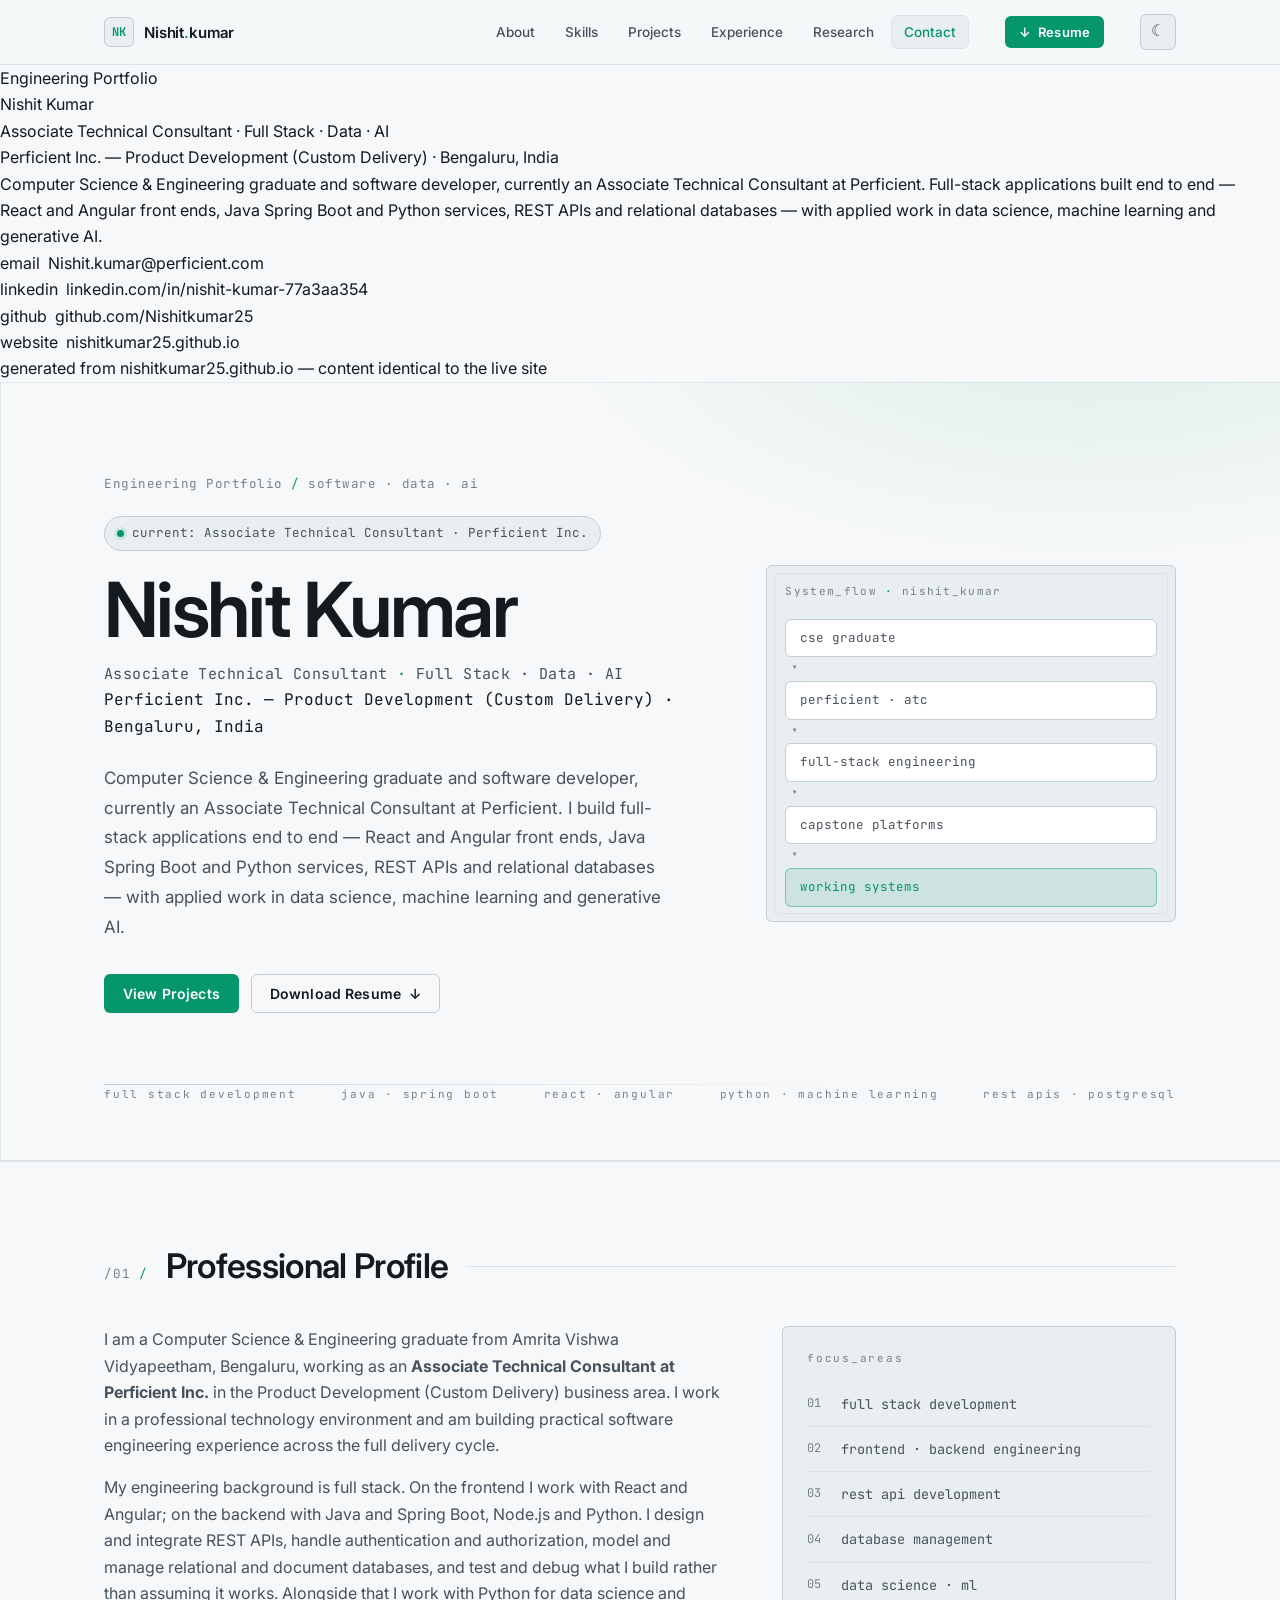
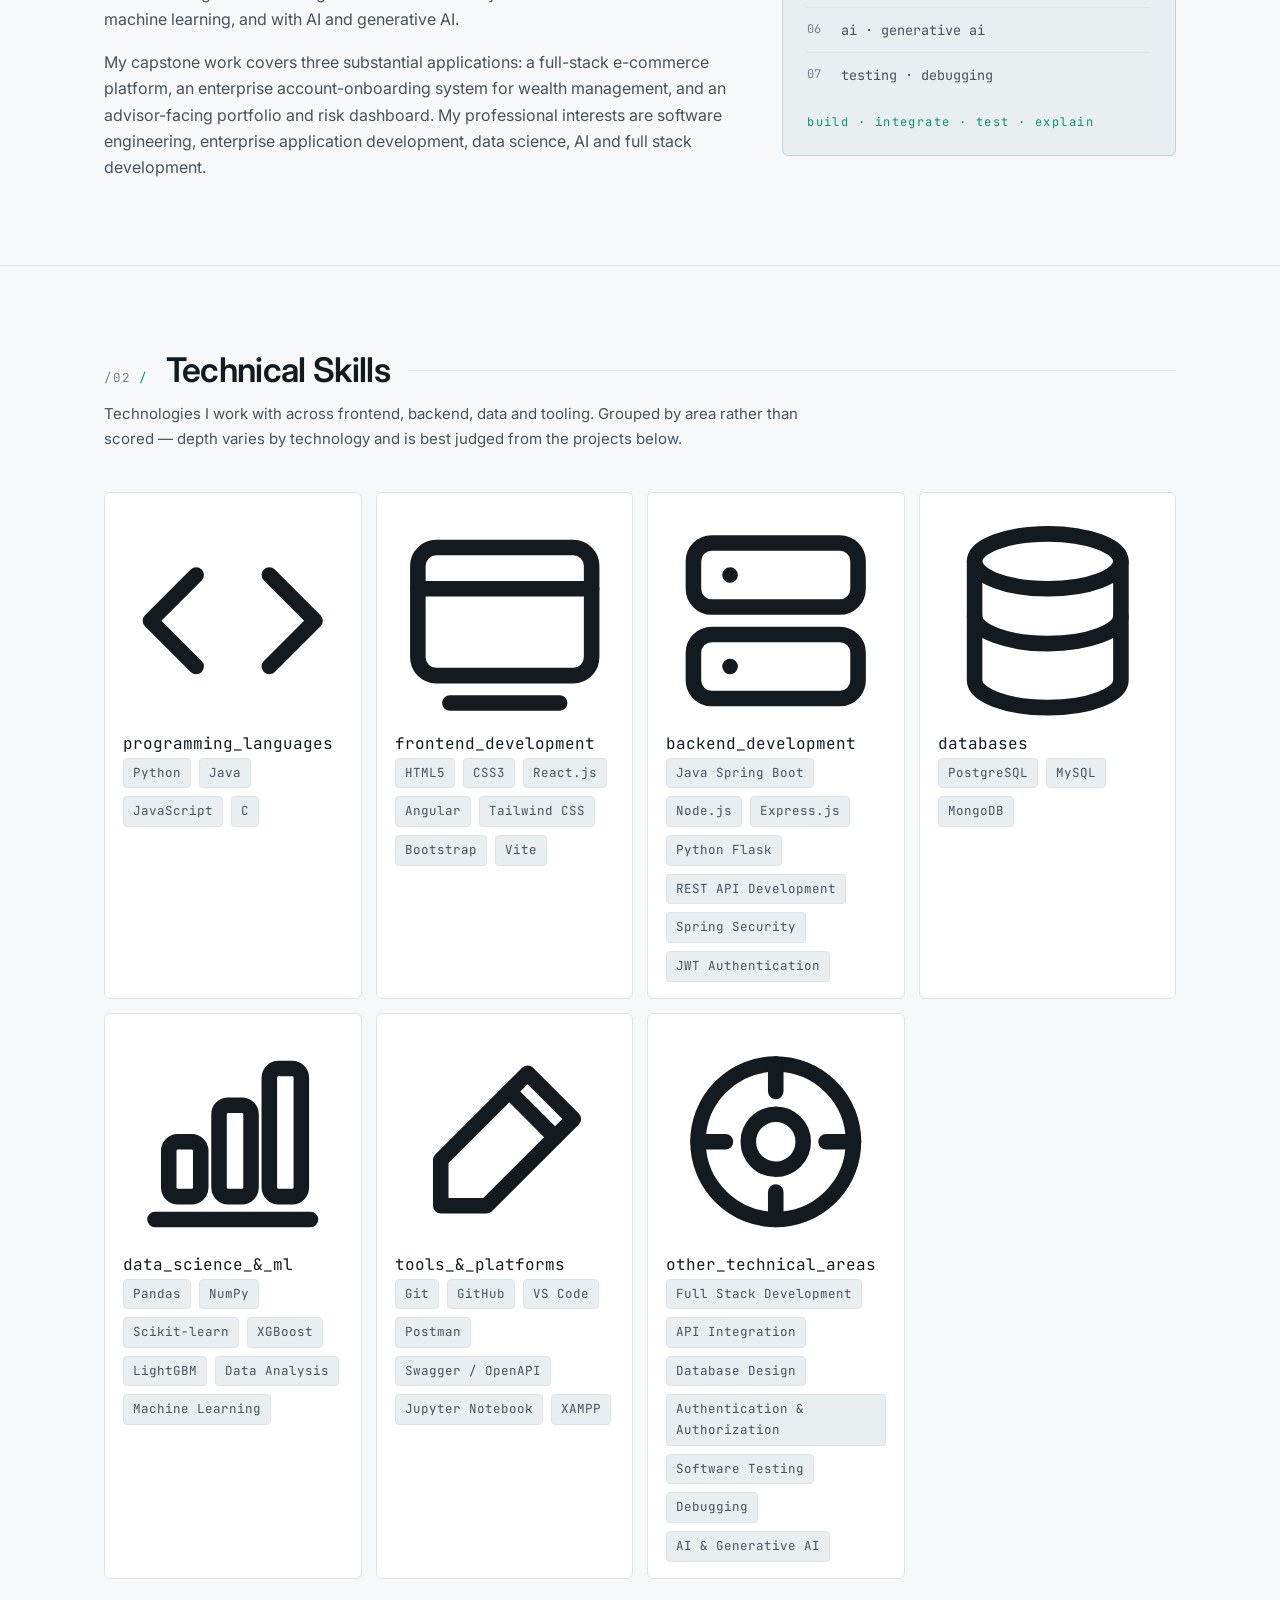
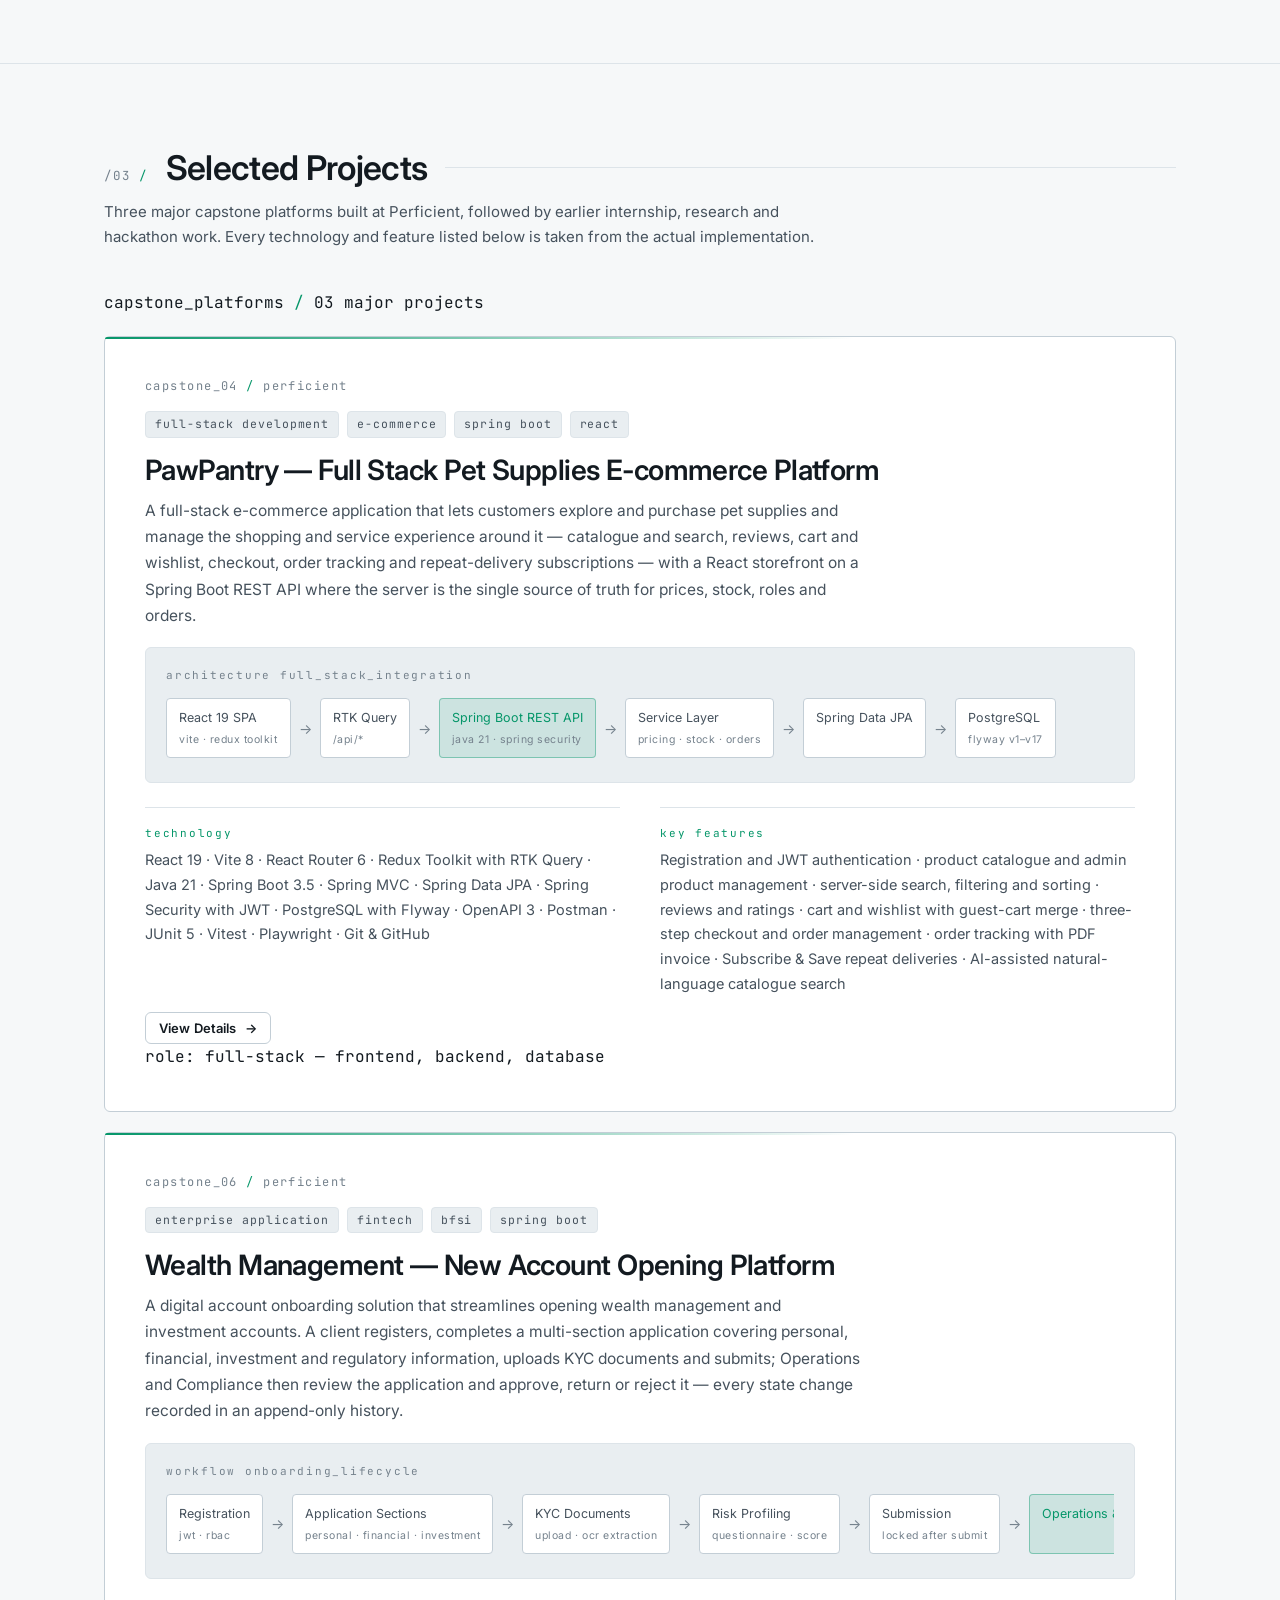
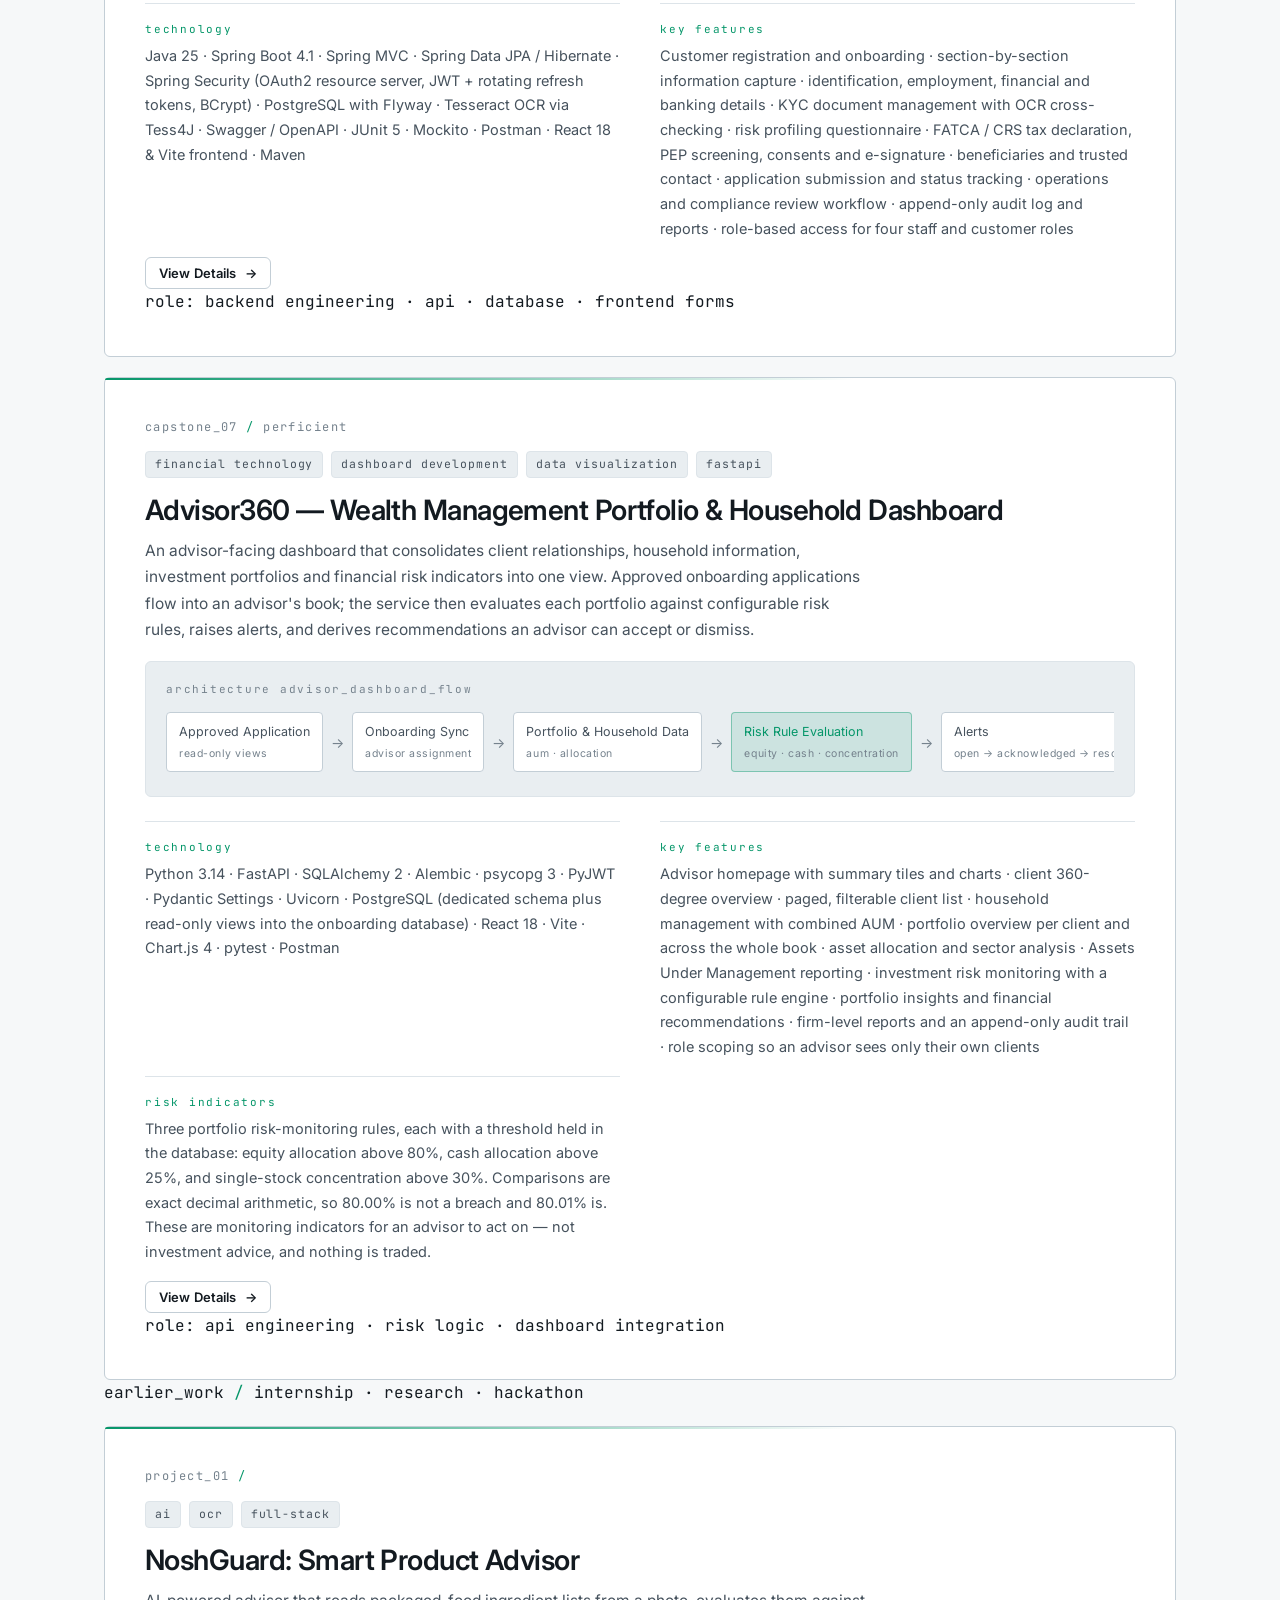
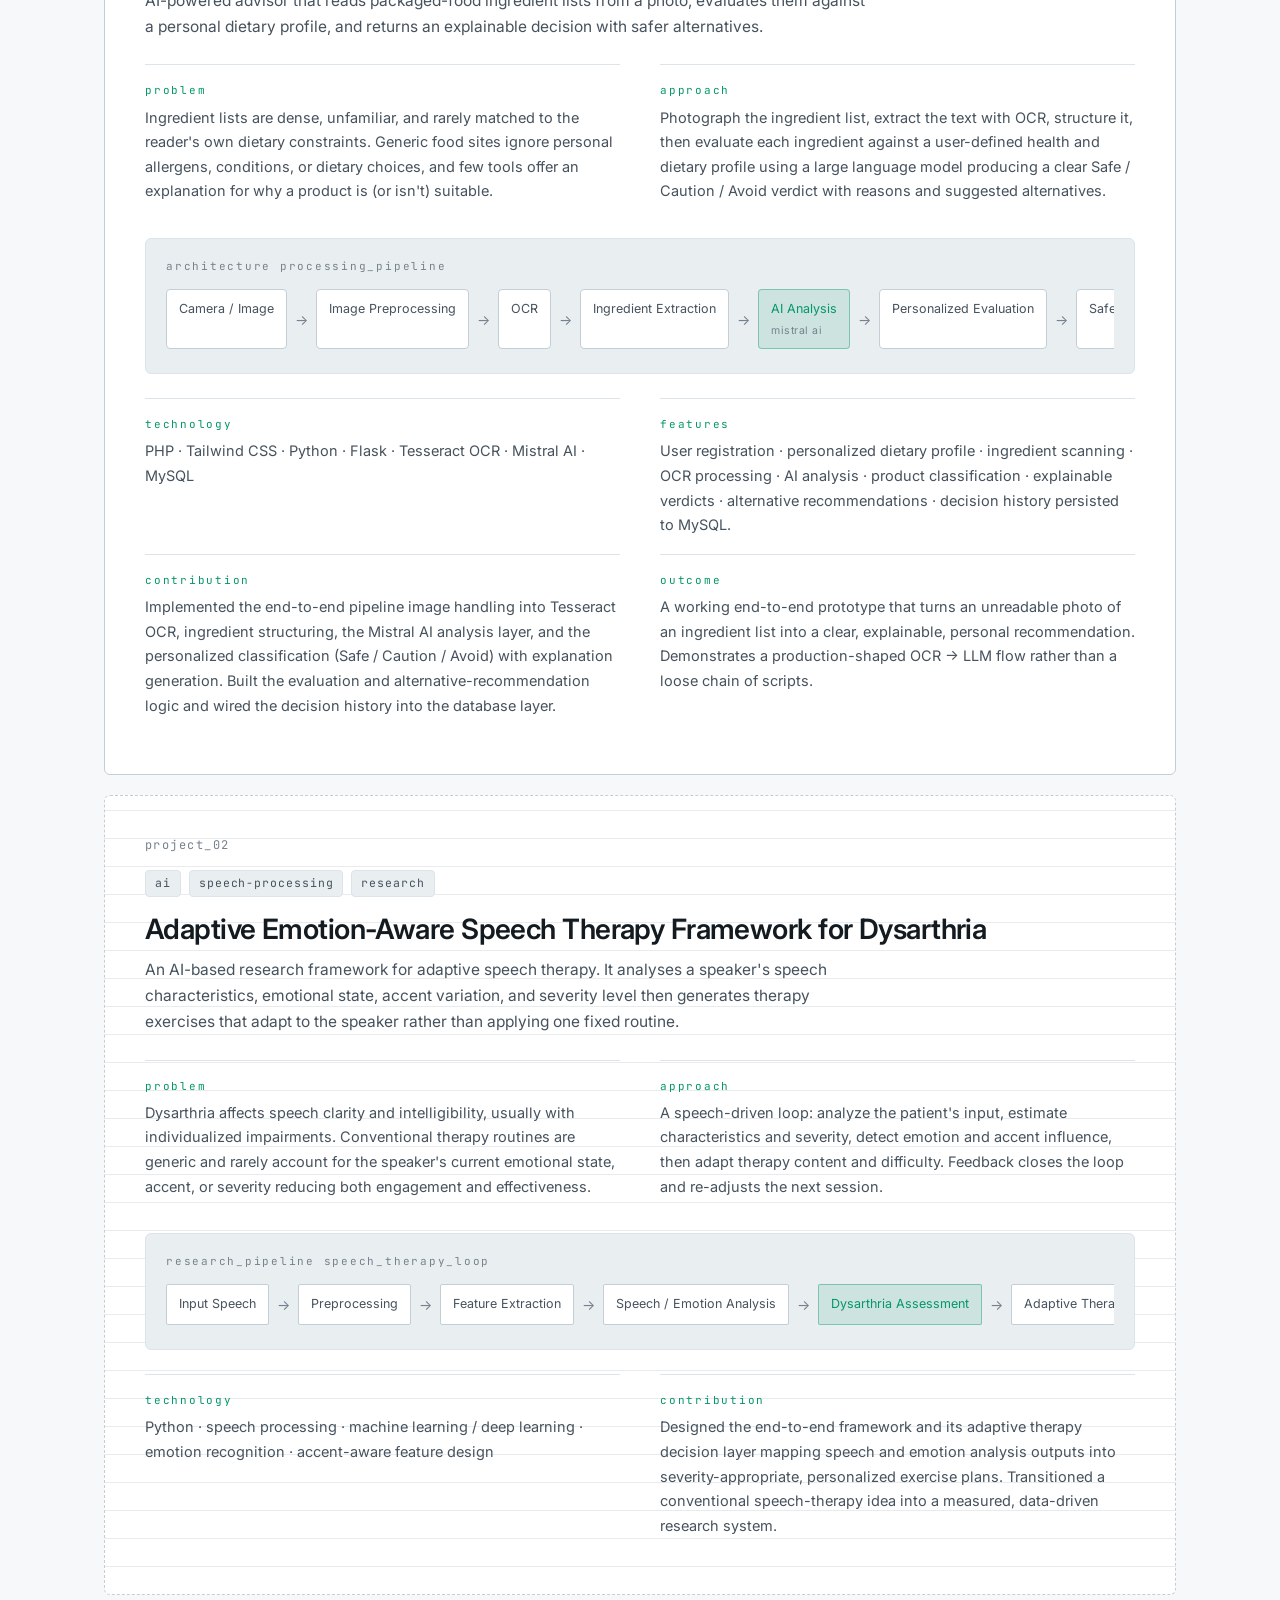
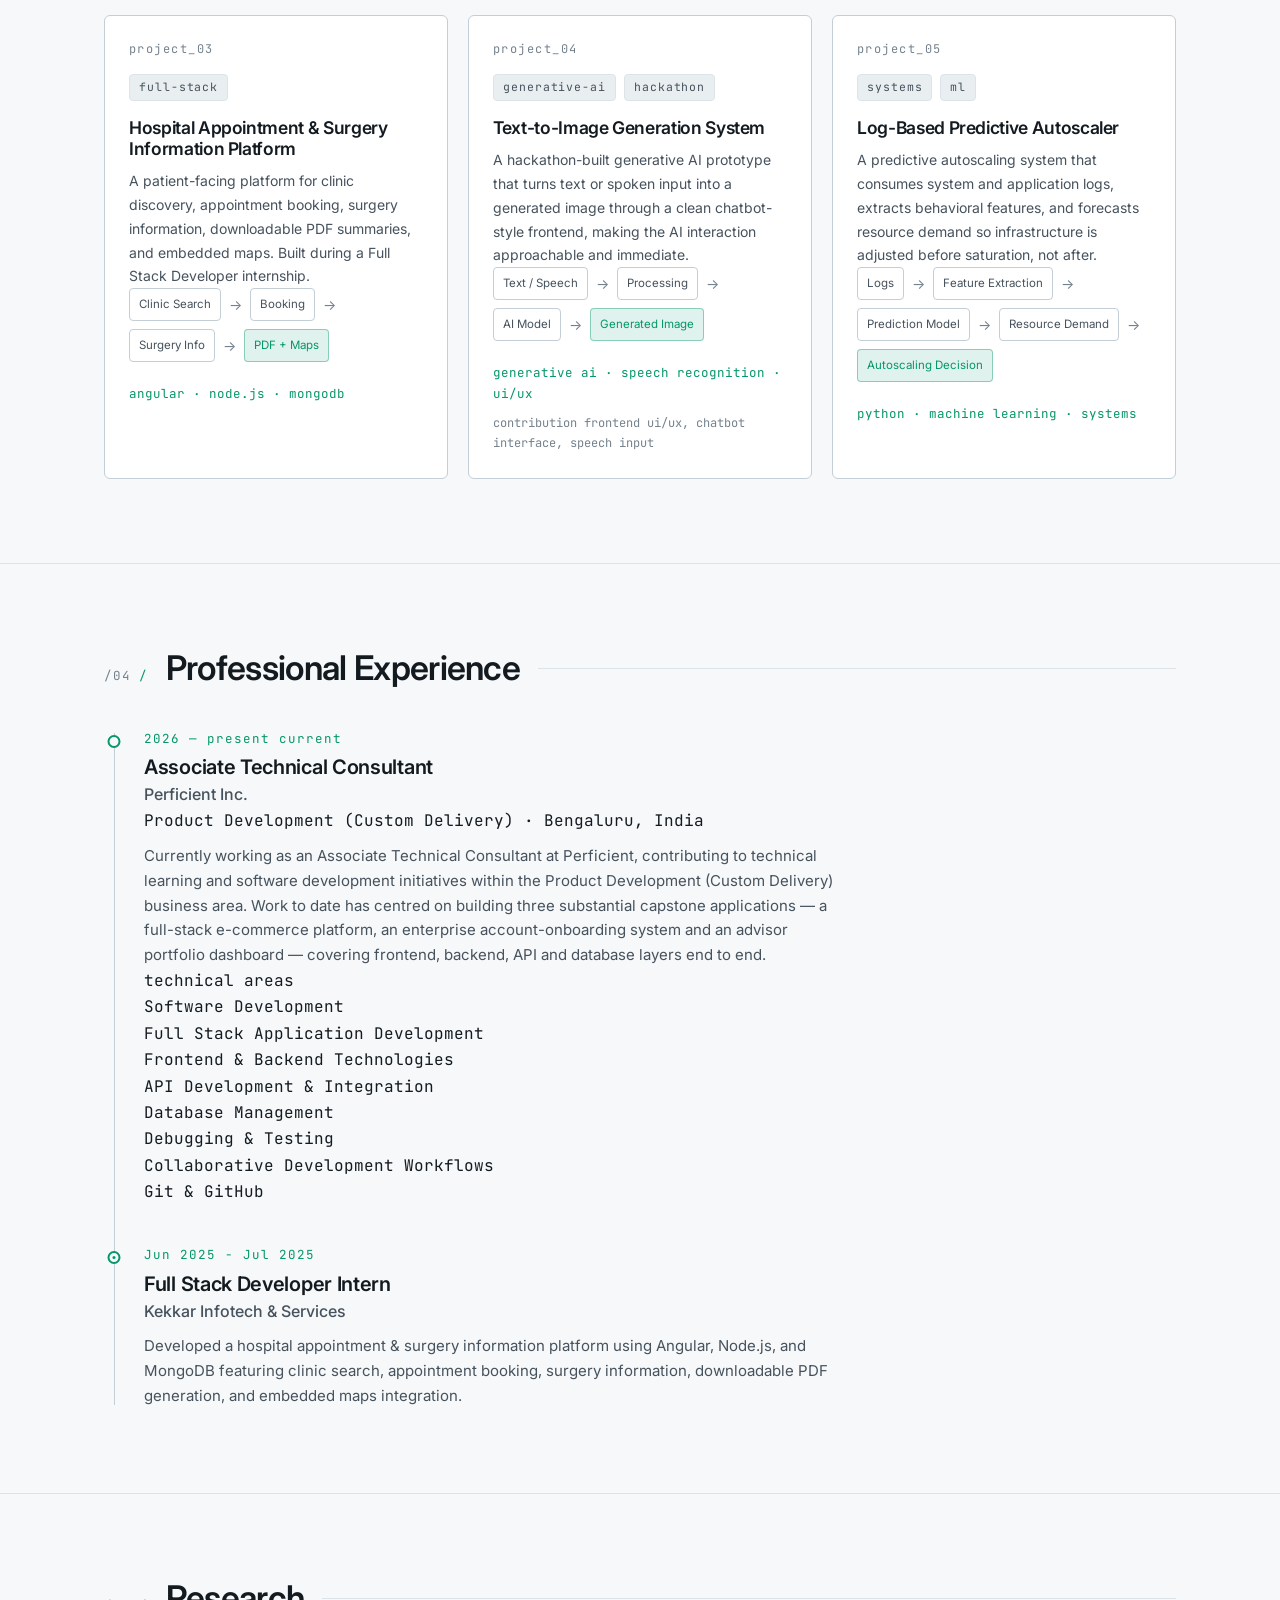
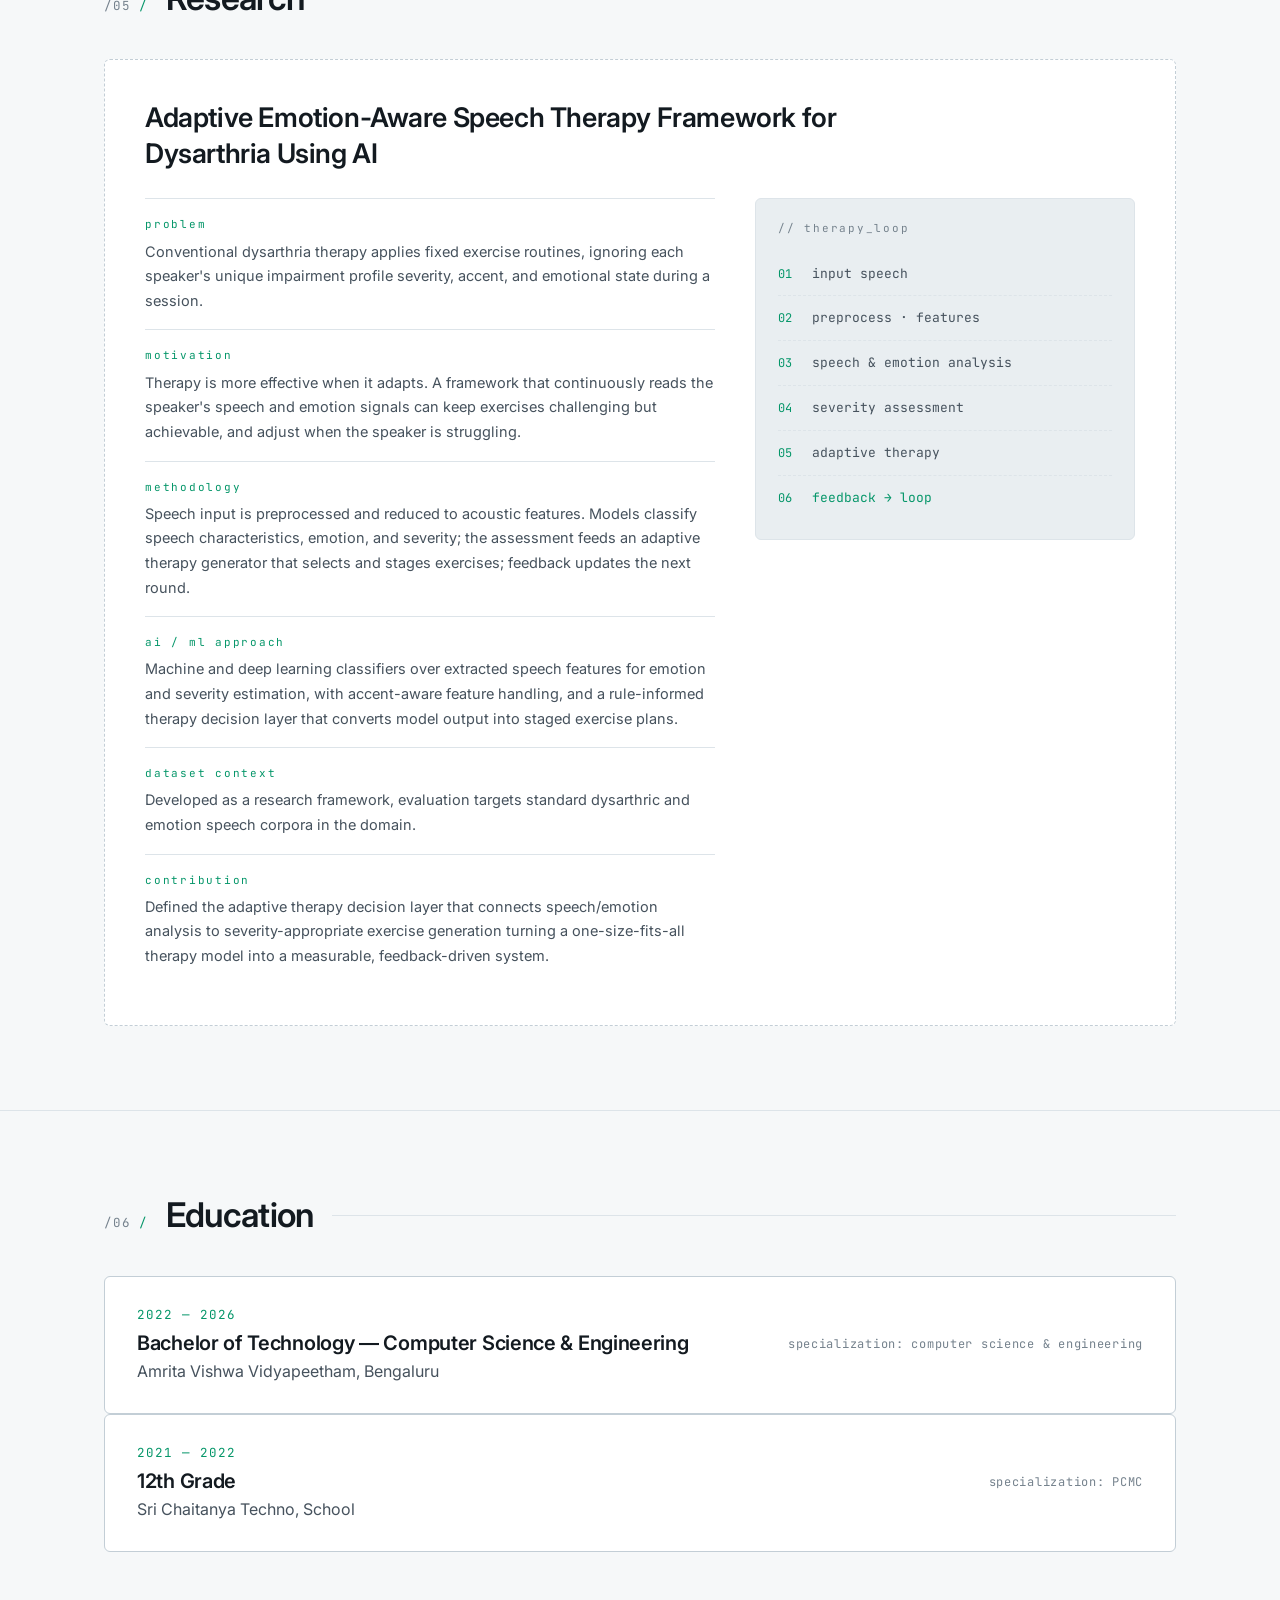
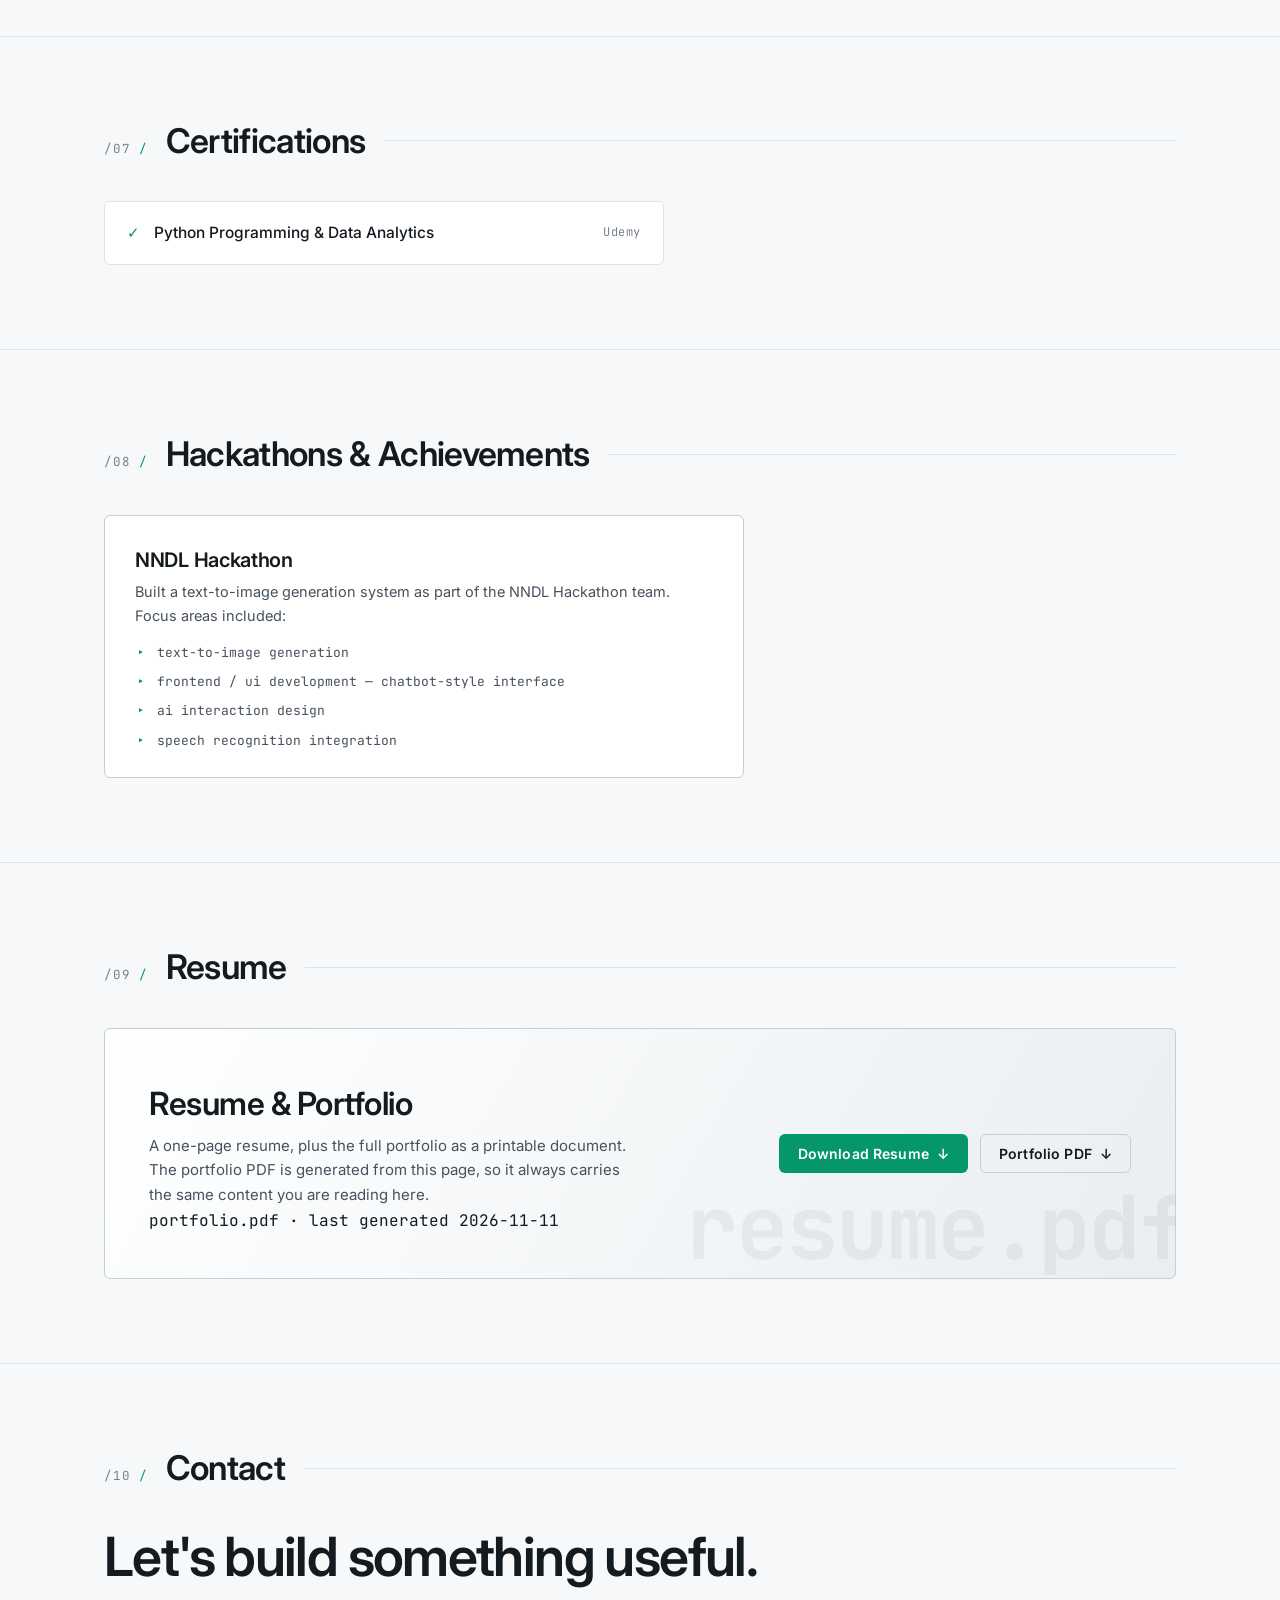
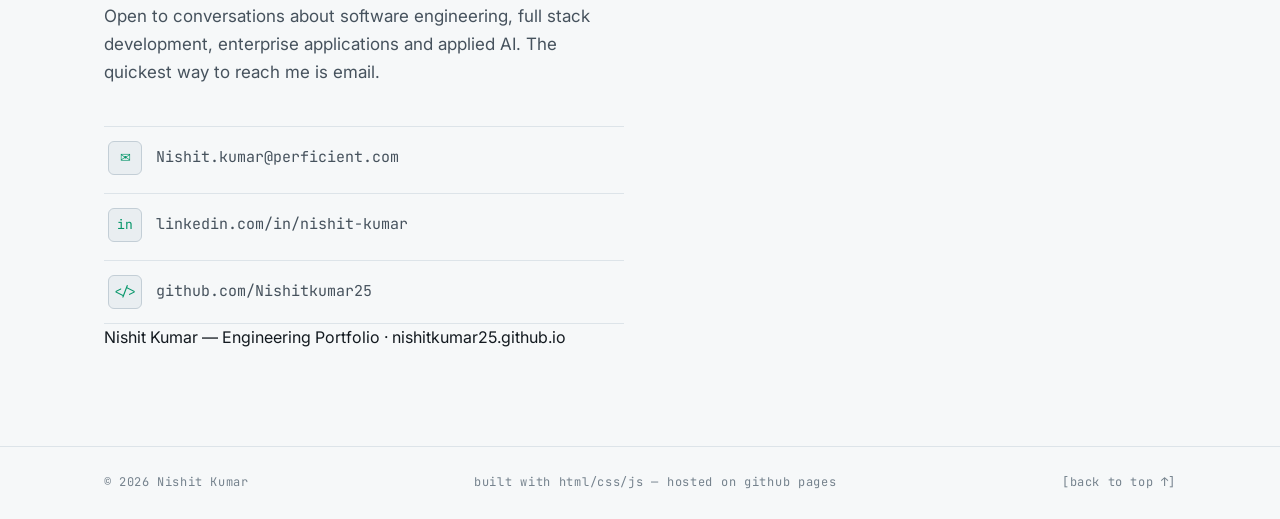
==== commit f012d755: "Add files via upload" ====
--- a/index.html
+++ b/index.html
@@ -1,695 +1,1217 @@
-<!DOCTYPE html>
-<html lang="en">
-<head>
-  <meta charset="UTF-8" />
-  <meta name="viewport" content="width=device-width, initial-scale=1.0" />
-
-  <!-- Primary meta -->
-  <title>Nishit Kumar | Associate Technical Consultant | Software • Data • AI</title>
-  <meta name="description" content="Nishit Kumar — Associate Technical Consultant (Perficient) and Computer Science &amp; Engineering graduate. Software engineering, full-stack development, data science, machine learning, generative AI, OCR applications and research." />
-  <meta name="author" content="Nishit Kumar" />
-  <meta name="theme-color" content="#0A0B0E" />
-
-  <!-- Open Graph -->
-  <meta property="og:type" content="website" />
-  <meta property="og:title" content="Nishit Kumar | Associate Technical Consultant | Software • Data • AI" />
-  <meta property="og:description" content="Professional engineering portfolio — software systems, data, machine learning and AI. Built, analyzed, researched and explained." />
-  <meta property="og:url" content="https://[SITE URL]" />
-  <meta property="og:image" content="assets/images/og-image.png" />
-  <meta property="og:image:width" content="1200" />
-  <meta property="og:image:height" content="630" />
-
-  <!-- Twitter card -->
-  <meta name="twitter:card" content="summary_large_image" />
-  <meta name="twitter:title" content="Nishit Kumar | Associate Technical Consultant | Software • Data • AI" />
-  <meta name="twitter:description" content="Professional engineering portfolio — software systems, data, machine learning and AI." />
-  <meta name="twitter:image" content="assets/images/og-image.png" />
-
-  <!-- Favicon -->
-  <link rel="icon" type="image/svg+xml" href="assets/icons/favicon.svg" />
-  <link rel="apple-touch-icon" href="assets/images/apple-touch-icon.png" />
-
-  <!-- Fonts -->
-  <link rel="preconnect" href="https://fonts.googleapis.com" />
-  <link rel="preconnect" href="https://fonts.gstatic.com" crossorigin />
-  <link href="https://fonts.googleapis.com/css2?family=Inter:wght@400;500;600;700&family=JetBrains+Mono:wght@400;500;700&display=swap" rel="stylesheet" />
-
-  <!-- Styles -->
-  <link rel="stylesheet" href="css/style.css" />
-  <script>
-    (function () {
-      try {
-        document.documentElement.classList.add('js');
-        var stored = localStorage.getItem('nk-theme');
-        var theme = stored || (window.matchMedia('(prefers-color-scheme: light)').matches ? 'light' : 'dark');
-        document.documentElement.setAttribute('data-theme', theme);
-        var meta = document.querySelector('meta[name="theme-color"]');
-        if (meta) meta.setAttribute('content', theme === 'light' ? '#f6f8f9' : '#0A0B0E');
-      } catch (e) {
-        document.documentElement.classList.add('js');
-      }
-    })();
-  </script>
-</head>
-
-<body>
-  <a class="skip-link" href="#main">Skip to content</a>
-
-  <!-- ============ NAVIGATION ============ -->
-  <header class="site-header" id="top">
-    <div class="header-inner">
-      <a class="brand" href="#main" aria-label="Nishit Kumar — home">
-        <span class="brand-mark" aria-hidden="true">NK</span>
-        <span class="brand-text">Nishit<span class="brand-accent">.</span>kumar</span>
-      </a>
-
-      <nav class="site-nav" aria-label="Primary">
-        <ul class="nav-list">
-          <li><a href="#about">About</a></li>
-          <li><a href="#stack">Stack</a></li>
-          <li><a href="#projects">Projects</a></li>
-          <li><a href="#experience">Experience</a></li>
-          <li><a href="#research">Research</a></li>
-          <li><a href="#contact">Contact</a></li>
-        </ul>
-      </nav>
-
-      <a class="btn btn-primary btn-sm nav-resume" href="assets/documents/resume.pdf?v=20260921">
-        <span aria-hidden="true">↓</span> Resume
-      </a>
-
-      <button class="theme-toggle" type="button" aria-label="Switch to light mode" aria-pressed="false" title="Toggle theme">
-        <span class="theme-toggle-icon" aria-hidden="true">☀</span>
-      </button>
-
-      <button class="nav-toggle" type="button" aria-expanded="false" aria-controls="mobile-menu" aria-label="Toggle navigation menu">
-        <span class="nav-toggle-line"></span>
-        <span class="nav-toggle-line"></span>
-        <span class="nav-toggle-line"></span>
-      </button>
-    </div>
-
-    <!-- Mobile menu -->
-    <div class="mobile-menu" id="mobile-menu" hidden>
-      <nav aria-label="Mobile">
-        <ul class="mobile-nav-list">
-          <li><a href="#about">About</a></li>
-          <li><a href="#stack">Stack</a></li>
-          <li><a href="#projects">Projects</a></li>
-          <li><a href="#experience">Experience</a></li>
-          <li><a href="#research">Research</a></li>
-          <li><a href="#education">Education</a></li>
-          <li><a href="#contact">Contact</a></li>
-          <li><a class="btn btn-primary btn-sm" href="assets/documents/resume.pdf?v=20260921">↓ Resume</a></li>
-        </ul>
-      </nav>
-    </div>
-  </header>
-
-  <main id="main">
-
-    <!-- ============ 01 · HERO ============ -->
-    <section class="hero" aria-labelledby="hero-title">
-      <div class="container hero-grid">
-
-        <div class="hero-copy">
-          <p class="eyebrow mono" aria-hidden="true">Engineering Portfolio <span class="accent">nav</span></p>
-
-          <p class="hero-status mono"><span class="status-dot" aria-hidden="true"></span> current: Associate Technical Consultant · Perficient</p>
-
-          <h1 class="hero-title" id="hero-title">Nishit Kumar</h1>
-          <p class="hero-role mono">Associate Technical Consultant<span class="accent"></span> Software · Data · AI</p>
-
-          <p class="hero-blurb">
-            Building practical software systems by combining software engineering, data, machine learning and AI
-            from OCR-driven product analysis to adaptive speech research.
-          </p>
-
-          <div class="hero-actions">
-            <a class="btn btn-primary" href="#projects">View Projects</a>
-          </div>
-        </div>
-
-        <!-- Hero system overview diagram (desktop) -->
-        <aside class="hero-diagram" aria-label="System overview" aria-hidden="true">
-          <div class="diagram-frame">
-            <p class="diagram-title mono" aria-hidden="true">System_flow <span class="accent">·</span> nishit_kumar</p>
-            <ol class="flow-stack">
-              <li><span class="node mono">graduate</span><span class="edge mono">▾</span></li>
-              <li><span class="node mono">software · data · ai</span><span class="edge mono">▾</span></li>
-              <li><span class="node mono">engineering systems</span><span class="edge mono">▾</span></li>
-              <li><span class="node mono">projects</span><span class="edge mono">▾</span></li>
-              <li><span class="node node-accent mono">solutions</span></li>
-            </ol>
-          </div>
-        </aside>
-
-      </div>
-
-      <div class="hero-axis" aria-hidden="true">
-        <span class="mono">discipline</span><span class="mono">focus</span><span class="mono">output</span><span class="mono">evidence</span><span class="mono">impact</span>
-      </div>
-    </section>
-
-    <!-- ============ 02 · ABOUT ============ -->
-    <section class="section" id="about" aria-labelledby="about-title">
-      <div class="container">
-        <header class="section-head">
-          <p class="section-index mono">/01 <span class="accent">/</span></p>
-          <h2 class="section-title" id="about-title">Professional Profile</h2>
-          <span class="section-rule" aria-hidden="true"></span>
-        </header>
-
-        <div class="about-grid">
-          <div class="about-copy">
-            <p>
-              Nishit Kumar is a Computer Science &amp; Engineering graduate (Amrita Vishwa Vidyapeetham, Bengaluru)
-              currently working as an Associate Technical Consultant at Perficient. His work spans the full software
-              lifecycle planning, architecture, backend logic, and frontend delivery with applied experience in
-              data science, machine learning, and generative AI.
-            </p>
-            <p>
-              Across internships, research, and hackathons he has built full-stack platforms (Angular, Node.js, MongoDB),
-              an OCR-based AI application that reads packaged-food ingredient lists, and generative AI prototypes with
-              speech input. His final-year research focuses on an adaptive, emotion-aware speech therapy framework for
-              dysarthria combining speech processing, accent-aware analysis, and severity-based therapy design.
-            </p>
-            <p>
-              He writes documented, testable code, explains technical decisions clearly, and treats every system
-              from a hospital booking platform to a log-driven autoscaler as an engineering problem to be measured,
-              not merely solved.
-            </p>
-          </div>
-
-          <aside class="about-panel" aria-label="Focus areas">
-            <p class="panel-label mono" aria-hidden="true">focus_areas</p>
-            <ul class="focus-list mono">
-              <li><span class="focus-id">01</span> software development</li>
-              <li><span class="focus-id">02</span> full-stack systems</li>
-              <li><span class="focus-id">03</span> data science · ml</li>
-              <li><span class="focus-id">04</span> generative ai</li>
-              <li><span class="focus-id">05</span> ocr · intelligent apps</li>
-              <li><span class="focus-id">06</span> research · engineering</li>
-            </ul>
-            <p class="mono about-tagline accent" aria-hidden="true">build · analyze · research · explain</p>
-          </aside>
-        </div>
-      </div>
-    </section>
-
-    <!-- ============ 03 · ENGINEERING STACK ============ -->
-    <section class="section" id="stack" aria-labelledby="stack-title">
-      <div class="container">
-        <header class="section-head">
-          <p class="section-index mono">/02 <span class="accent">/</span></p>
-          <h2 class="section-title" id="stack-title">Technical Stack</h2>
-          <span class="section-rule" aria-hidden="true"></span>
-        </header>
-
-        <div class="stack-grid" role="list">
-          <div class="stack-panel" role="listitem">
-            <p class="panel-label mono">Programming</p>
-            <ul class="tag-list mono">
-              <li>Python</li><li>Java</li><li>C</li><li>JavaScript</li>
-            </ul>
-          </div>
-          <div class="stack-panel" role="listitem">
-            <p class="panel-label mono">Frontend</p>
-            <ul class="tag-list mono">
-              <li>HTML</li><li>CSS</li><li>Angular</li><li>Tailwind CSS</li>
-            </ul>
-          </div>
-          <div class="stack-panel" role="listitem">
-            <p class="panel-label mono">Backend</p>
-            <ul class="tag-list mono">
-              <li>Node.js</li><li>Express.js</li><li>Flask</li>
-            </ul>
-          </div>
-          <div class="stack-panel" role="listitem">
-            <p class="panel-label mono">Data_&amp;_ML</p>
-            <ul class="tag-list mono">
-              <li>Pandas</li><li>NumPy</li><li>Scikit-learn</li><li>XGBoost</li><li>LightGBM</li>
-            </ul>
-          </div>
-          <div class="stack-panel" role="listitem">
-            <p class="panel-label mono">ai_&amp;_ocr</p>
-            <ul class="tag-list mono">
-              <li>Data Science</li><li>Machine Learning</li><li>Generative AI</li><li>Mistral AI</li><li>Tesseract OCR</li>
-            </ul>
-          </div>
-          <div class="stack-panel" role="listitem">
-            <p class="panel-label mono">databases</p>
-            <ul class="tag-list mono">
-              <li>MySQL</li><li>MongoDB</li>
-            </ul>
-          </div>
-          <div class="stack-panel" role="listitem">
-            <p class="panel-label mono">tools</p>
-            <ul class="tag-list mono">
-              <li>Git</li><li>GitHub</li><li>VS Code</li><li>Postman</li>
-            </ul>
-          </div>
-        </div>
-      </div>
-    </section>
-
-    <!-- ============ 04 · SELECTED PROJECTS ============ -->
-    <section class="section" id="projects" aria-labelledby="projects-title">
-      <div class="container">
-        <header class="section-head">
-          <p class="section-index mono">/03 <span class="accent">/</span></p>
-          <h2 class="section-title" id="projects-title">Selected Projects</h2>
-          <span class="section-rule" aria-hidden="true"></span>
-
-        </header>
-
-        <!-- ============ PROJECT 01 · NOSHGUARD ============ -->
-        <article class="case case-feature" id="project-noshguard">
-          <header class="case-head">
-            <p class="case-id mono">project_01 <span class="accent">/</span></p>
-            <div class="case-badges mono" aria-label="Categories">
-              <span>ai</span><span>ocr</span><span>full-stack</span>
-            </div>
-            <h3 class="case-title">NoshGuard: Smart Product Advisor</h3>
-            <p class="case-subtitle">
-              AI-powered advisor that reads packaged-food ingredient lists from a photo, evaluates them against a
-              personal dietary profile, and returns an explainable decision with safer alternatives.
-            </p>
-          </header>
-
-          <dl class="case-block">
-            <div class="case-field">
-              <dt class="mono">problem</dt>
-              <dd>Ingredient lists are dense, unfamiliar, and rarely matched to the reader's own dietary constraints. Generic food sites ignore personal allergens, conditions, or dietary choices, and few tools offer an explanation for why a product is (or isn't) suitable.</dd>
-            </div>
-            <div class="case-field">
-              <dt class="mono">approach</dt>
-              <dd>Photograph the ingredient list, extract the text with OCR, structure it, then evaluate each ingredient against a user-defined health and dietary profile using a large language model producing a clear Safe / Caution / Avoid verdict with reasons and suggested alternatives.</dd>
-            </div>
-          </dl>
-
-          <!-- NoshGuard architecture pipeline -->
-          <div class="case-arch" aria-label="NoshGuard architecture">
-            <p class="panel-label mono">architecture processing_pipeline</p>
-            <ol class="pipeline pipeline-wide" aria-hidden="true">
-              <li class="pipe-step">Camera / Image</li>
-              <li class="pipe-arrow">→</li>
-              <li class="pipe-step">Image Preprocessing</li>
-              <li class="pipe-arrow">→</li>
-              <li class="pipe-step">OCR</li>
-              <li class="pipe-arrow">→</li>
-              <li class="pipe-step">Ingredient Extraction</li>
-              <li class="pipe-arrow">→</li>
-              <li class="pipe-step pipe-hot">AI Analysis <span class="pipe-sub">mistral ai</span></li>
-              <li class="pipe-arrow">→</li>
-              <li class="pipe-step">Personalized Evaluation</li>
-              <li class="pipe-arrow">→</li>
-              <li class="pipe-step">Safe / Caution / Avoid</li>
-              <li class="pipe-arrow">→</li>
-              <li class="pipe-step">Alternatives</li>
-            </ol>
-          </div>
-
-          <dl class="case-block">
-            <div class="case-field">
-              <dt class="mono">technology</dt>
-              <dd>PHP · Tailwind CSS · Python · Flask · Tesseract OCR · Mistral AI · MySQL</dd>
-            </div>
-            <div class="case-field">
-              <dt class="mono">features</dt>
-              <dd>User registration · personalized dietary profile · ingredient scanning · OCR processing · AI analysis · product classification · explainable verdicts · alternative recommendations · decision history persisted to MySQL.</dd>
-            </div>
-            <div class="case-field">
-              <dt class="mono">contribution</dt>
-              <dd>Implemented the end-to-end pipeline image handling into Tesseract OCR, ingredient structuring, the Mistral AI analysis layer, and the personalized classification (Safe / Caution / Avoid) with explanation generation. Built the evaluation and alternative-recommendation logic and wired the decision history into the database layer.</dd>
-            </div>
-            <div class="case-field">
-              <dt class="mono">outcome</dt>
-              <dd>A working end-to-end prototype that turns an unreadable photo of an ingredient list into a clear, explainable, personal recommendation. Demonstrates a production-shaped OCR → LLM flow rather than a loose chain of scripts.</dd>
-            </div>
-          </dl>
-        </article>
-
-        <!-- ============ PROJECT 02 · SPEECH THERAPY (RESEARCH) ============ -->
-        <article class="case case-research" id="project-speech-therapy">
-          <header class="case-head">
-            <p class="case-id mono">project_02 <span class="research-accent"></span></p>
-            <div class="case-badges mono" aria-label="Categories">
-              <span>ai</span><span>speech-processing</span><span>research</span>
-            </div>
-            <h3 class="case-title">Adaptive Emotion-Aware Speech Therapy Framework for Dysarthria</h3>
-            <p class="case-subtitle">
-              An AI-based research framework for adaptive speech therapy. It analyses a speaker's speech characteristics,
-              emotional state, accent variation, and severity level then generates therapy exercises that adapt to the
-              speaker rather than applying one fixed routine.
-            </p>
-          </header>
-
-          <dl class="case-block">
-            <div class="case-field">
-              <dt class="mono">problem</dt>
-              <dd>Dysarthria affects speech clarity and intelligibility, usually with individualized impairments. Conventional therapy routines are generic and rarely account for the speaker's current emotional state, accent, or severity reducing both engagement and effectiveness.</dd>
-            </div>
-            <div class="case-field">
-              <dt class="mono">approach</dt>
-              <dd>A speech-driven loop: analyze the patient's input, estimate characteristics and severity, detect emotion and accent influence, then adapt therapy content and difficulty. Feedback closes the loop and re-adjusts the next session.</dd>
-            </div>
-          </dl>
-
-          <div class="case-arch" aria-label="Speech therapy pipeline">
-            <p class="panel-label mono">research_pipeline speech_therapy_loop</p>
-            <ol class="pipeline pipeline-research" aria-hidden="true">
-              <li class="pipe-step">Input Speech</li>
-              <li class="pipe-arrow">→</li>
-              <li class="pipe-step">Preprocessing</li>
-              <li class="pipe-arrow">→</li>
-              <li class="pipe-step">Feature Extraction</li>
-              <li class="pipe-arrow">→</li>
-              <li class="pipe-step">Speech / Emotion Analysis</li>
-              <li class="pipe-arrow">→</li>
-              <li class="pipe-step pipe-hot">Dysarthria Assessment</li>
-              <li class="pipe-arrow">→</li>
-              <li class="pipe-step">Adaptive Therapy</li>
-              <li class="pipe-arrow">→</li>
-              <li class="pipe-step">Feedback</li>
-            </ol>
-          </div>
-
-          <dl class="case-block">
-            <div class="case-field">
-              <dt class="mono">technology</dt>
-              <dd>Python · speech processing · machine learning / deep learning · emotion recognition · accent-aware feature design</dd>
-            </div>
-            <div class="case-field">
-              <dt class="mono">contribution</dt>
-              <dd>Designed the end-to-end framework and its adaptive therapy decision layer mapping speech and emotion analysis outputs into severity-appropriate, personalized exercise plans. Transitioned a conventional speech-therapy idea into a measured, data-driven research system.</dd>
-            </div>
-          </dl>
-        </article>
-
-        <!-- ============ PROJECTS 03-05 · COMPACT CASE CARDS ============ -->
-        <div class="case-grid">
-
-          <article class="case case-compact" id="project-hospital">
-            <p class="case-id mono">project_03</p>
-            <div class="case-badges mono" aria-label="Categories"><span>full-stack</span></div>
-            <h4 class="case-title">Hospital Appointment &amp; Surgery Information Platform</h4>
-            <p class="case-desc">A patient-facing platform for clinic discovery, appointment booking, surgery information, downloadable PDF summaries, and embedded maps. Built during a Full Stack Developer internship.</p>
-            <ol class="pipeline pipeline-mini" aria-hidden="true">
-              <li class="pipe-step">Clinic Search</li>
-              <li class="pipe-arrow">→</li>
-              <li class="pipe-step">Booking</li>
-              <li class="pipe-arrow">→</li>
-              <li class="pipe-step">Surgery Info</li>
-              <li class="pipe-arrow">→</li>
-              <li class="pipe-step pipe-hot">PDF + Maps</li>
-            </ol>
-            <p class="case-meta mono">angular · node.js · mongodb</p>
-          </article>
-
-          <article class="case case-compact" id="project-text-to-image">
-            <p class="case-id mono">project_04</p>
-            <div class="case-badges mono" aria-label="Categories"><span>generative-ai</span><span>hackathon</span></div>
-            <h4 class="case-title">Text-to-Image Generation System</h4>
-            <p class="case-desc">A hackathon-built generative AI prototype that turns text or spoken input into a generated image through a clean chatbot-style frontend, making the AI interaction approachable and immediate.</p>
-            <ol class="pipeline pipeline-mini" aria-hidden="true">
-              <li class="pipe-step">Text / Speech</li>
-              <li class="pipe-arrow">→</li>
-              <li class="pipe-step">Processing</li>
-              <li class="pipe-arrow">→</li>
-              <li class="pipe-step">AI Model</li>
-              <li class="pipe-arrow">→</li>
-              <li class="pipe-step pipe-hot">Generated Image</li>
-            </ol>
-            <p class="case-meta mono">generative ai · speech recognition · ui/ux</p>
-            <p class="case-contribution mono"><span class="label" aria-hidden="true">contribution&nbsp;</span>frontend ui/ux, chatbot interface, speech input</p>
-          </article>
-
-          <article class="case case-compact" id="project-autoscaler">
-            <p class="case-id mono">project_05</p>
-            <div class="case-badges mono" aria-label="Categories"><span>systems</span><span>ml</span></div>
-            <h4 class="case-title">Log-Based Predictive Autoscaler</h4>
-            <p class="case-desc">A predictive autoscaling system that consumes system and application logs, extracts behavioral features, and forecasts resource demand so infrastructure is adjusted before saturation, not after.</p>
-            <ol class="pipeline pipeline-mini" aria-hidden="true">
-              <li class="pipe-step">Logs</li>
-              <li class="pipe-arrow">→</li>
-              <li class="pipe-step">Feature Extraction</li>
-              <li class="pipe-arrow">→</li>
-              <li class="pipe-step">Prediction Model</li>
-              <li class="pipe-arrow">→</li>
-              <li class="pipe-step">Resource Demand</li>
-              <li class="pipe-arrow">→</li>
-              <li class="pipe-step pipe-hot">Autoscaling Decision</li>
-            </ol>
-            <p class="case-meta mono">python · machine learning · systems</p>
-          </article>
-        </div>
-      </div>
-    </section>
-
-    <!-- ============ 05 · EXPERIENCE ============ -->
-    <section class="section" id="experience" aria-labelledby="experience-title">
-      <div class="container">
-        <header class="section-head">
-          <p class="section-index mono">/04 <span class="accent">/</span></p>
-          <h2 class="section-title" id="experience-title">Experience</h2>
-          <span class="section-rule" aria-hidden="true"></span>
-        </header>
-
-        <ol class="timeline" aria-label="Career timeline">
-          <li class="tl-item">
-            <span class="tl-marker" aria-hidden="true"></span>
-            <div class="tl-card">
-              <p class="tl-period mono">2026 - present</p>
-              <h3 class="tl-role">Associate Technical Consultant</h3>
-              <p class="tl-org">Perficient</p>
-              <p class="tl-desc">Current role Trainiee. <span class="placeholder"></span></p>
-            </div>
-          </li>
-          <li class="tl-item">
-            <span class="tl-marker" aria-hidden="true"></span>
-            <div class="tl-card">
-              <p class="tl-period mono">Jun 2025 - Jul 2025</p>
-              <h3 class="tl-role">Full Stack Developer Intern</h3>
-              <p class="tl-org">Kekkar Infotech &amp; Services</p>
-              <p class="tl-desc">
-                Developed a hospital appointment &amp; surgery information platform using Angular, Node.js, and MongoDB
-                featuring clinic search, appointment booking, surgery information, downloadable PDF generation, and embedded maps integration.
-              </p>
-            </div>
-          </li>
-        </ol>
-      </div>
-    </section>
-
-    <!-- ============ 06 · RESEARCH ============ -->
-    <section class="section" id="research" aria-labelledby="research-title">
-      <div class="container">
-        <header class="section-head">
-          <p class="section-index mono">/05 <span class="accent">/</span></p>
-          <h2 class="section-title" id="research-title">Research</h2>
-          <span class="section-rule" aria-hidden="true"></span>
-        </header>
-
-        <article class="research-card">
-          <h3 class="research-title">Adaptive Emotion-Aware Speech Therapy Framework for Dysarthria Using AI</h3>
-
-          <div class="research-grid">
-            <dl class="research-fields">
-              <div class="case-field">
-                <dt class="mono">problem</dt>
-                <dd>Conventional dysarthria therapy applies fixed exercise routines, ignoring each speaker's unique impairment profile severity, accent, and emotional state during a session.</dd>
-              </div>
-              <div class="case-field">
-                <dt class="mono">motivation</dt>
-                <dd>Therapy is more effective when it adapts. A framework that continuously reads the speaker's speech and emotion signals can keep exercises challenging but achievable, and adjust when the speaker is struggling.</dd>
-              </div>
-              <div class="case-field">
-                <dt class="mono">methodology</dt>
-                <dd>Speech input is preprocessed and reduced to acoustic features. Models classify speech characteristics, emotion, and severity; the assessment feeds an adaptive therapy generator that selects and stages exercises; feedback updates the next round.</dd>
-              </div>
-              <div class="case-field">
-                <dt class="mono">ai / ml approach</dt>
-                <dd>Machine and deep learning classifiers over extracted speech features for emotion and severity estimation, with accent-aware feature handling, and a rule-informed therapy decision layer that converts model output into staged exercise plans.</dd>
-              </div>
-              <div class="case-field">
-                <dt class="mono">dataset context</dt>
-                <dd>Developed as a research framework, evaluation targets standard dysarthric and emotion speech corpora in the domain.</dd>
-              </div>
-              <div class="case-field">
-                <dt class="mono">contribution</dt>
-                <dd>Defined the adaptive therapy decision layer that connects speech/emotion analysis to severity-appropriate exercise generation turning a one-size-fits-all therapy model into a measurable, feedback-driven system.</dd>
-              </div>
-            </dl>
-
-            <aside class="research-aside" aria-label="Speech therapy loop">
-              <p class="panel-label mono">// therapy_loop</p>
-              <ol class="research-loop mono">
-                <li><span>01</span> input speech</li>
-                <li><span>02</span> preprocess · features</li>
-                <li><span>03</span> speech &amp; emotion analysis</li>
-                <li><span>04</span> severity assessment</li>
-                <li><span>05</span> adaptive therapy</li>
-                <li><span>06</span> feedback → loop</li>
-              </ol>
-            </aside>
-          </div>
-        </article>
-      </div>
-    </section>
-
-    <!-- ============ 07 · EDUCATION ============ -->
-    <section class="section" id="education" aria-labelledby="education-title">
-      <div class="container">
-        <header class="section-head">
-          <p class="section-index mono">/06 <span class="accent">/</span></p>
-          <h2 class="section-title" id="education-title">Education</h2>
-          <span class="section-rule" aria-hidden="true"></span>
-        </header>
-
-        <div class="edu-panel">
-          <div class="edu-inner">
-            <p class="edu-period mono">2022 — 2026</p>
-            <h3 class="edu-degree">B.Tech — Computer Science &amp; Engineering</h3>
-            <p class="edu-school">Amrita Vishwa Vidyapeetham, Bengaluru</p>
-          </div>
-          <p class="edu-note mono">specialization: CSE</p>
-        </div>
-
-        <div class="edu-panel">
-          <div class="edu-inner">
-            <p class="edu-period mono">2021 — 2022</p>
-            <h3 class="edu-degree">12th Grade</h3>
-            <p class="edu-school">Sri Chaitanya Techno, School</p>
-          </div>
-          <p class="edu-note mono">specialization: PCMC</p>
-        </div>
-      </div>
-    </section>
-
-    <!-- ============ 08 · CERTIFICATIONS ============ -->
-    <section class="section" id="certifications" aria-labelledby="certifications-title">
-      <div class="container">
-        <header class="section-head">
-          <p class="section-index mono">/07 <span class="accent">/</span></p>
-          <h2 class="section-title" id="certifications-title">Certifications</h2>
-          <span class="section-rule" aria-hidden="true"></span>
-        </header>
-
-        <ul class="cert-list">
-          <li class="cert-item">
-            <span class="cert-mark mono" aria-hidden="true">✓</span>
-            <p class="cert-name">Python Programming &amp; Data Analytics</p>
-            <p class="cert-org mono">Udemy</p>
-          </li>
-        </ul>
-        <p class="dim-note mono"></p>
-      </div>
-    </section>
-
-    <!-- ============ 09 · HACKATHONS & ACHIEVEMENTS ============ -->
-    <section class="section" id="hackathons" aria-labelledby="hackathons-title">
-      <div class="container">
-        <header class="section-head">
-          <p class="section-index mono">/08 <span class="accent">/</span></p>
-          <h2 class="section-title" id="hackathons-title">Hackathons &amp; Achievements</h2>
-          <span class="section-rule" aria-hidden="true"></span>
-        </header>
-
-        <div class="hack-panel">
-          <h3 class="hack-name">NNDL Hackathon</h3>
-          <p class="hack-desc">Built a text-to-image generation system as part of the NNDL Hackathon team. Focus areas included:</p>
-          <ul class="hack-list mono">
-            <li>text-to-image generation</li>
-            <li>frontend / ui development — chatbot-style interface</li>
-            <li>ai interaction design</li>
-            <li>speech recognition integration</li>
-          </ul>
-        </div>
-      </div>
-    </section>
-
-    <!-- ============ 10 · GITHUB ============
-    <section class="section" id="github" aria-labelledby="github-title">
-      <div class="container">
-        <header class="section-head">
-          <p class="section-index mono">./09 <span class="accent">/</span> github</p>
-          <h2 class="section-title" id="github-title">GitHub</h2>
-          <span class="section-rule" aria-hidden="true"></span>
-        </header>
-
-        <div class="gh-grid">
-          <div class="gh-profile">
-            <p class="panel-label mono">// profile</p>
-            <p class="gh-handle mono">github.com/[GITHUB URL]</p>
-            <p class="gh-desc">Repositories across full-stack platforms, OCR + LLM applications, speech research, generative AI, and ML-driven systems tooling.</p>
-            <a class="btn btn-ghost btn-sm" href="https://github.com/[GITHUB URL]">Visit Profile <span aria-hidden="true">↗</span></a>
-            <p class="mono gh-note">contribution activity: shown on the GitHub<wbr /> profile<span class="dash-note"> — no third-party numbers are fabricated here.</span></p>
-          </div>
-
-          <ul class="repo-list" aria-label="Selected repositories">
-            <li><a class="repo-item" href="https://github.com/[GITHUB URL]/noshguard"><span class="repo-name mono">noshguard</span><span class="repo-desc">OCR + LLM product advisor</span><span class="repo-arrow mono" aria-hidden="true">↗</span></a></li>
-            <li><a class="repo-item" href="https://github.com/[GITHUB URL]/speech-therapy-dysarthria"><span class="repo-name mono">speech-therapy-dysarthria</span><span class="repo-desc">adaptive emotion-aware therapy research</span><span class="repo-arrow mono" aria-hidden="true">↗</span></a></li>
-            <li><a class="repo-item" href="https://github.com/[GITHUB URL]/hospital-platform"><span class="repo-name mono">hospital-platform</span><span class="repo-desc">angular + node + mongodb booking platform</span><span class="repo-arrow mono" aria-hidden="true">↗</span></a></li>
-            <li><a class="repo-item" href="https://github.com/[GITHUB URL]/text-to-image"><span class="repo-name mono">text-to-image</span><span class="repo-desc">hackathon generative ai prototype</span><span class="repo-arrow mono" aria-hidden="true">↗</span></a></li>
-            <li><a class="repo-item" href="https://github.com/[GITHUB URL]/predictive-autoscaler"><span class="repo-name mono">predictive-autoscaler</span><span class="repo-desc">log-based resource demand forecasting</span><span class="repo-arrow mono" aria-hidden="true">↗</span></a></li>
-          </ul>
-        </div>
-      </div>
-    </section> -->
-
-    <!-- ============ 11 · RESUME ============ -->
-    <section class="section" id="resume" aria-labelledby="resume-title">
-      <div class="container">
-        <header class="section-head">
-          <p class="section-index mono">/09 <span class="accent">/</span></p>
-          <h2 class="section-title" id="hackathons-title">Resume</h2>
-          <span class="section-rule" aria-hidden="true"></span>
-        </header>
-
-        <div class="resume-banner">
-          <div>
-            <h2 class="resume-title" id="resume-title">Resume &amp; Portfolio</h2>
-          </div>
-          <div class="resume-actions">
-            <a class="btn btn-primary" href="assets/documents/resume.pdf?v=20260921">Download Resume <span aria-hidden="true">↓</span></a>
-            <a class="btn btn-ghost" href="assets/documents/portfolio.pdf?v=20260921">Portfolio PDF <span aria-hidden="true">↓</span></a>
-          </div>
-        </div>
-      </div>
-    </section>
-
-    <!-- ============ 12 · CONTACT ============ -->
-    <section class="section section-contact" id="contact" aria-labelledby="contact-title">
-      <div class="container">
-        <header class="section-head">
-          <p class="section-index mono">/10 <span class="accent">/</span></p>
-          <h2 class="section-title" id="hackathons-title">Contact</h2>
-          <span class="section-rule" aria-hidden="true"></span>
-        </header>
-
-        <h2 class="contact-title" id="contact-title">Let's build something useful.</h2>
-        <p class="contact-sub">
-        </p>
-
-        <ul class="contact-links mono">
-          <li><span class="contact-ico" aria-hidden="true">✉</span> <a href="mailto:Nishit.kumar@perficient.com">Nishit.kumar@perficient.com</a></li>
-          <li><span class="contact-ico mono" aria-hidden="true">bd</span> <a href="https://linkedin.com/in/nishit-kumar-77a3aa354">Nishit Kumar</a></li>
-          <li><span class="contact-ico mono" aria-hidden="true">&lt;/&gt;</span> <a href="https://github.com/Nishitkumar25">github.com/Nishitkumar25</a></li>
-        </ul>
-      </div>
-    </section>
-  </main>
-
-  <!-- ============ FOOTER ============ -->
-  <footer class="site-footer">
-    <div class="container footer-inner">
-      <p class="mono">© 2026 Nishit Kumar</p>
-      <p class="mono footer-built">built with html/css/js — hosted on github pages</p>
-      <a class="mono footer-top" href="#top">[back to top ↑]</a>
-    </div>
-  </footer>
-
-  <script src="js/script.js"></script>
-</body>
+<!DOCTYPE html>
+<html lang="en">
+<head>
+  <meta charset="UTF-8" />
+  <meta name="viewport" content="width=device-width, initial-scale=1.0" />
+
+  <!-- Primary meta -->
+  <title>Nishit Kumar | Associate Technical Consultant | Full Stack • Data • AI</title>
+  <meta name="description" content="Nishit Kumar — Associate Technical Consultant at Perficient (Product Development, Custom Delivery) and Computer Science &amp; Engineering graduate. Full stack engineering with Java Spring Boot, React, Angular and Python; REST API development, database management, data science, machine learning and generative AI." />
+  <meta name="author" content="Nishit Kumar" />
+  <meta name="theme-color" content="#f7f9fc" />
+
+  <!-- Open Graph -->
+  <meta property="og:type" content="website" />
+  <meta property="og:title" content="Nishit Kumar | Associate Technical Consultant | Full Stack • Data • AI" />
+  <meta property="og:description" content="Professional engineering portfolio — full stack platforms, enterprise onboarding systems, wealth management dashboards, data and AI. Built, integrated, tested and explained." />
+  <meta property="og:url" content="https://nishitkumar25.github.io/" />
+  <meta property="og:image" content="assets/images/og-image.png" />
+  <meta property="og:image:width" content="1200" />
+  <meta property="og:image:height" content="630" />
+
+  <!-- Twitter card -->
+  <meta name="twitter:card" content="summary_large_image" />
+  <meta name="twitter:title" content="Nishit Kumar | Associate Technical Consultant | Full Stack • Data • AI" />
+  <meta name="twitter:description" content="Professional engineering portfolio — full stack platforms, enterprise onboarding systems, wealth management dashboards, data and AI." />
+  <meta name="twitter:image" content="assets/images/og-image.png" />
+
+  <!-- Favicon -->
+  <link rel="icon" type="image/svg+xml" href="assets/icons/favicon.svg" />
+  <link rel="alternate icon" href="favicon.ico" sizes="16x16 32x32 48x48" />
+  <link rel="apple-touch-icon" href="assets/images/apple-touch-icon.png" />
+
+  <!-- Fonts -->
+  <link rel="preconnect" href="https://fonts.googleapis.com" />
+  <link rel="preconnect" href="https://fonts.gstatic.com" crossorigin />
+  <link href="https://fonts.googleapis.com/css2?family=Inter:wght@400;500;600;700&family=JetBrains+Mono:wght@400;500;700&display=swap" rel="stylesheet" />
+
+  <!-- Styles -->
+  <link rel="stylesheet" href="css/style.css" />
+  <!-- Paginated layout for the downloadable portfolio PDF. The PDF is
+       generated from this page (scripts/build-pdf.ps1), so the site and the
+       document can never fall out of sync. -->
+  <link rel="stylesheet" href="css/print.css" media="print" />
+  <script>
+    (function () {
+      try {
+        document.documentElement.classList.add('js');
+        var stored = localStorage.getItem('nk-theme');
+        var theme = stored || (window.matchMedia('(prefers-color-scheme: dark)').matches ? 'dark' : 'light');
+        document.documentElement.setAttribute('data-theme', theme);
+        var meta = document.querySelector('meta[name="theme-color"]');
+        if (meta) meta.setAttribute('content', theme === 'dark' ? '#0c1017' : '#f7f9fc');
+      } catch (e) {
+        /* localStorage or matchMedia unavailable (private mode, old browser):
+           fall back to the stylesheet's default dark theme. Nothing to handle. */
+        document.documentElement.classList.add('js');
+      }
+    })();
+  </script>
+</head>
+
+<body>
+  <a class="skip-link" href="#main">Skip to content</a>
+
+  <!-- Reading progress indicator -->
+  <div class="scroll-progress" aria-hidden="true"><span class="scroll-progress-bar"></span></div>
+
+  <!-- ============ NAVIGATION ============ -->
+  <header class="site-header" id="top">
+    <div class="header-inner">
+      <a class="brand" href="#main" aria-label="Nishit Kumar — home">
+        <span class="brand-mark" aria-hidden="true">NK</span>
+        <span class="brand-text">Nishit<span class="brand-accent">.</span>kumar</span>
+      </a>
+
+      <nav class="site-nav" aria-label="Primary">
+        <ul class="nav-list">
+          <li><a href="#about">About</a></li>
+          <li><a href="#stack">Skills</a></li>
+          <li><a href="#projects">Projects</a></li>
+          <li><a href="#experience">Experience</a></li>
+          <li><a href="#research">Research</a></li>
+          <li><a href="#contact">Contact</a></li>
+        </ul>
+      </nav>
+
+      <a class="btn btn-primary btn-sm nav-resume" href="assets/documents/resume.pdf?v=20261111" target="_blank" rel="noopener">
+        <span aria-hidden="true">↓</span> Resume
+      </a>
+
+      <button class="theme-toggle" type="button" aria-label="Switch to light mode" aria-pressed="false" title="Toggle theme">
+        <span class="theme-toggle-icon" aria-hidden="true">☀</span>
+      </button>
+
+      <button class="nav-toggle" type="button" aria-expanded="false" aria-controls="mobile-menu" aria-label="Toggle navigation menu">
+        <span class="nav-toggle-line"></span>
+        <span class="nav-toggle-line"></span>
+        <span class="nav-toggle-line"></span>
+      </button>
+    </div>
+
+    <!-- Mobile menu -->
+    <div class="mobile-menu" id="mobile-menu" hidden>
+      <nav aria-label="Mobile">
+        <ul class="mobile-nav-list">
+          <li><a href="#about">About</a></li>
+          <li><a href="#stack">Skills</a></li>
+          <li><a href="#projects">Projects</a></li>
+          <li><a href="#experience">Experience</a></li>
+          <li><a href="#research">Research</a></li>
+          <li><a href="#education">Education</a></li>
+          <li><a href="#certifications">Certifications</a></li>
+          <li><a href="#contact">Contact</a></li>
+          <li><a class="btn btn-primary btn-sm" href="assets/documents/resume.pdf?v=20261111" target="_blank" rel="noopener">↓ Resume</a></li>
+        </ul>
+      </nav>
+    </div>
+  </header>
+
+  <main id="main">
+
+    <!-- ============ PRINT COVER ============
+         Hidden on screen (.print-only), shown only in the generated PDF.
+         The hero is hidden in print and this takes its place. -->
+    <section class="print-only print-cover" aria-hidden="true">
+      <p class="pc-kicker">Engineering Portfolio</p>
+      <p class="pc-name">Nishit Kumar</p>
+      <p class="pc-role">Associate Technical Consultant · Full Stack · Data · AI</p>
+      <p class="pc-org">Perficient Inc. — Product Development (Custom Delivery) · Bengaluru, India</p>
+      <p class="pc-summary">
+        Computer Science &amp; Engineering graduate and software developer, currently an Associate Technical
+        Consultant at Perficient. Full-stack applications built end to end — React and Angular front ends,
+        Java Spring Boot and Python services, REST APIs and relational databases — with applied work in
+        data science, machine learning and generative AI.
+      </p>
+      <div class="pc-contact">
+        <p><span>email</span> &nbsp;Nishit.kumar@perficient.com</p>
+        <p><span>linkedin</span> &nbsp;linkedin.com/in/nishit-kumar-77a3aa354</p>
+        <p><span>github</span> &nbsp;github.com/Nishitkumar25</p>
+        <p><span>website</span> &nbsp;nishitkumar25.github.io</p>
+      </div>
+      <p class="pc-meta">generated from nishitkumar25.github.io — content identical to the live site</p>
+    </section>
+
+    <!-- ============ 01 · HERO ============ -->
+    <section class="hero" aria-labelledby="hero-title">
+      <div class="container hero-grid">
+
+        <div class="hero-copy">
+          <p class="eyebrow mono" aria-hidden="true">Engineering Portfolio <span class="accent">/</span> software · data · ai</p>
+
+          <p class="hero-status mono"><span class="status-dot" aria-hidden="true"></span> current: Associate Technical Consultant · Perficient Inc.</p>
+
+          <h1 class="hero-title" id="hero-title">Nishit Kumar</h1>
+          <p class="hero-role mono">Associate Technical Consultant <span class="accent">·</span> Full Stack · Data · AI</p>
+          <p class="hero-org mono">Perficient Inc. — Product Development (Custom Delivery) · Bengaluru, India</p>
+
+          <p class="hero-blurb">
+            Computer Science &amp; Engineering graduate and software developer, currently an Associate Technical
+            Consultant at Perficient. I build full-stack applications end to end — React and Angular front ends,
+            Java Spring Boot and Python services, REST APIs and relational databases — with applied work in
+            data science, machine learning and generative AI.
+          </p>
+
+          <div class="hero-actions">
+            <a class="btn btn-primary" href="#projects">View Projects</a>
+            <a class="btn btn-ghost" href="assets/documents/resume.pdf?v=20261111" target="_blank" rel="noopener">Download Resume <span aria-hidden="true">↓</span></a>
+          </div>
+        </div>
+
+        <!-- Hero system overview diagram (desktop) -->
+        <aside class="hero-diagram" aria-label="System overview" aria-hidden="true">
+          <div class="diagram-frame">
+            <p class="diagram-title mono" aria-hidden="true">System_flow <span class="accent">·</span> nishit_kumar</p>
+            <ol class="flow-stack">
+              <li><span class="node mono">cse graduate</span><span class="edge mono">▾</span></li>
+              <li><span class="node mono">perficient · atc</span><span class="edge mono">▾</span></li>
+              <li><span class="node mono">full-stack engineering</span><span class="edge mono">▾</span></li>
+              <li><span class="node mono">capstone platforms</span><span class="edge mono">▾</span></li>
+              <li><span class="node node-accent mono">working systems</span></li>
+            </ol>
+          </div>
+        </aside>
+
+      </div>
+
+      <div class="hero-axis" aria-hidden="true">
+        <span class="mono">full stack development</span>
+        <span class="mono">java · spring boot</span>
+        <span class="mono">react · angular</span>
+        <span class="mono">python · machine learning</span>
+        <span class="mono">rest apis · postgresql</span>
+      </div>
+    </section>
+
+    <!-- ============ 02 · ABOUT ============ -->
+    <section class="section" id="about" aria-labelledby="about-title">
+      <div class="container">
+        <header class="section-head">
+          <p class="section-index mono">/01 <span class="accent">/</span></p>
+          <h2 class="section-title" id="about-title">Professional Profile</h2>
+          <span class="section-rule" aria-hidden="true"></span>
+        </header>
+
+        <div class="about-grid">
+          <div class="about-copy">
+            <p>
+              I am a Computer Science &amp; Engineering graduate from Amrita Vishwa Vidyapeetham, Bengaluru, working as an
+              <strong>Associate Technical Consultant at Perficient Inc.</strong> in the Product Development
+              (Custom Delivery) business area. I work in a professional technology environment and am building practical
+              software engineering experience across the full delivery cycle.
+            </p>
+            <p>
+              My engineering background is full stack. On the frontend I work with React and Angular; on the backend with
+              Java and Spring Boot, Node.js and Python. I design and integrate REST APIs, handle authentication and
+              authorization, model and manage relational and document databases, and test and debug what I build rather
+              than assuming it works. Alongside that I work with Python for data science and machine learning, and with
+              AI and generative AI.
+            </p>
+            <p>
+              My capstone work covers three substantial applications: a full-stack e-commerce platform, an enterprise
+              account-onboarding system for wealth management, and an advisor-facing portfolio and risk dashboard. My
+              professional interests are software engineering, enterprise application development, data science, AI and
+              full stack development.
+            </p>
+          </div>
+
+          <aside class="about-panel" aria-label="Focus areas">
+            <p class="panel-label mono" aria-hidden="true">focus_areas</p>
+            <ul class="focus-list mono">
+              <li><span class="focus-id">01</span> full stack development</li>
+              <li><span class="focus-id">02</span> frontend · backend engineering</li>
+              <li><span class="focus-id">03</span> rest api development</li>
+              <li><span class="focus-id">04</span> database management</li>
+              <li><span class="focus-id">05</span> data science · ml</li>
+              <li><span class="focus-id">06</span> ai · generative ai</li>
+              <li><span class="focus-id">07</span> testing · debugging</li>
+            </ul>
+            <p class="mono about-tagline accent" aria-hidden="true">build · integrate · test · explain</p>
+          </aside>
+        </div>
+      </div>
+    </section>
+
+    <!-- ============ 03 · ENGINEERING STACK ============ -->
+    <section class="section" id="stack" aria-labelledby="stack-title">
+      <div class="container">
+        <header class="section-head">
+          <p class="section-index mono">/02 <span class="accent">/</span></p>
+          <h2 class="section-title" id="stack-title">Technical Skills</h2>
+          <span class="section-rule" aria-hidden="true"></span>
+          <p class="section-intro">
+            Technologies I work with across frontend, backend, data and tooling. Grouped by area rather than scored —
+            depth varies by technology and is best judged from the projects below.
+          </p>
+        </header>
+
+        <ul class="stack-grid">
+          <li class="stack-panel">
+            <p class="stack-head">
+              <svg class="stack-ico" viewBox="0 0 24 24" fill="none" stroke="currentColor" stroke-width="1.7" stroke-linecap="round" stroke-linejoin="round" aria-hidden="true" focusable="false"><path d="M8 7l-5 5 5 5" /><path d="M16 7l5 5-5 5" /></svg>
+              <span class="mono">programming_languages</span>
+            </p>
+            <ul class="tag-list mono">
+              <li>Python</li><li>Java</li><li>JavaScript</li><li>C</li>
+            </ul>
+          </li>
+
+          <li class="stack-panel">
+            <p class="stack-head">
+              <svg class="stack-ico" viewBox="0 0 24 24" fill="none" stroke="currentColor" stroke-width="1.7" stroke-linecap="round" stroke-linejoin="round" aria-hidden="true" focusable="false"><rect x="2.5" y="4" width="19" height="14" rx="2" /><path d="M2.5 8.5h19M6 21h12" /></svg>
+              <span class="mono">frontend_development</span>
+            </p>
+            <ul class="tag-list mono">
+              <li>HTML5</li><li>CSS3</li><li>React.js</li><li>Angular</li><li>Tailwind CSS</li><li>Bootstrap</li><li>Vite</li>
+            </ul>
+          </li>
+
+          <li class="stack-panel">
+            <p class="stack-head">
+              <svg class="stack-ico" viewBox="0 0 24 24" fill="none" stroke="currentColor" stroke-width="1.7" stroke-linecap="round" stroke-linejoin="round" aria-hidden="true" focusable="false"><rect x="3" y="3.5" width="18" height="7" rx="2" /><rect x="3" y="13.5" width="18" height="7" rx="2" /><path d="M7 7h.01M7 17h.01" /></svg>
+              <span class="mono">backend_development</span>
+            </p>
+            <ul class="tag-list mono">
+              <li>Java Spring Boot</li><li>Node.js</li><li>Express.js</li><li>Python Flask</li><li>REST API Development</li><li>Spring Security</li><li>JWT Authentication</li>
+            </ul>
+          </li>
+
+          <li class="stack-panel">
+            <p class="stack-head">
+              <svg class="stack-ico" viewBox="0 0 24 24" fill="none" stroke="currentColor" stroke-width="1.7" stroke-linecap="round" stroke-linejoin="round" aria-hidden="true" focusable="false"><ellipse cx="12" cy="5.5" rx="8" ry="3" /><path d="M4 5.5v6c0 1.66 3.58 3 8 3s8-1.34 8-3v-6" /><path d="M4 11.5v7c0 1.66 3.58 3 8 3s8-1.34 8-3v-7" /></svg>
+              <span class="mono">databases</span>
+            </p>
+            <ul class="tag-list mono">
+              <li>PostgreSQL</li><li>MySQL</li><li>MongoDB</li>
+            </ul>
+          </li>
+
+          <li class="stack-panel">
+            <p class="stack-head">
+              <svg class="stack-ico" viewBox="0 0 24 24" fill="none" stroke="currentColor" stroke-width="1.7" stroke-linecap="round" stroke-linejoin="round" aria-hidden="true" focusable="false"><path d="M3.5 20.5h17" /><rect x="5" y="12" width="3.5" height="6" rx="1" /><rect x="10.5" y="8" width="3.5" height="10" rx="1" /><rect x="16" y="4" width="3.5" height="14" rx="1" /></svg>
+              <span class="mono">data_science_&amp;_ml</span>
+            </p>
+            <ul class="tag-list mono">
+              <li>Pandas</li><li>NumPy</li><li>Scikit-learn</li><li>XGBoost</li><li>LightGBM</li><li>Data Analysis</li><li>Machine Learning</li>
+            </ul>
+          </li>
+
+          <li class="stack-panel">
+            <p class="stack-head">
+              <svg class="stack-ico" viewBox="0 0 24 24" fill="none" stroke="currentColor" stroke-width="1.7" stroke-linecap="round" stroke-linejoin="round" aria-hidden="true" focusable="false"><path d="M14.5 4.5l5 5-9.5 9.5H5v-5z" /><path d="M12.5 6.5l5 5" /></svg>
+              <span class="mono">tools_&amp;_platforms</span>
+            </p>
+            <ul class="tag-list mono">
+              <li>Git</li><li>GitHub</li><li>VS Code</li><li>Postman</li><li>Swagger / OpenAPI</li><li>Jupyter Notebook</li><li>XAMPP</li>
+            </ul>
+          </li>
+
+          <li class="stack-panel stack-panel-wide">
+            <p class="stack-head">
+              <svg class="stack-ico" viewBox="0 0 24 24" fill="none" stroke="currentColor" stroke-width="1.7" stroke-linecap="round" stroke-linejoin="round" aria-hidden="true" focusable="false"><circle cx="12" cy="12" r="3" /><circle cx="12" cy="12" r="8.5" /><path d="M12 3.5v3M12 17.5v3M3.5 12h3M17.5 12h3" /></svg>
+              <span class="mono">other_technical_areas</span>
+            </p>
+            <ul class="tag-list mono">
+              <li>Full Stack Development</li><li>API Integration</li><li>Database Design</li><li>Authentication &amp; Authorization</li><li>Software Testing</li><li>Debugging</li><li>AI &amp; Generative AI</li>
+            </ul>
+          </li>
+        </ul>
+      </div>
+    </section>
+
+    <!-- ============ 04 · SELECTED PROJECTS ============ -->
+    <section class="section" id="projects" aria-labelledby="projects-title">
+      <div class="container">
+        <header class="section-head">
+          <p class="section-index mono">/03 <span class="accent">/</span></p>
+          <h2 class="section-title" id="projects-title">Selected Projects</h2>
+          <span class="section-rule" aria-hidden="true"></span>
+          <p class="section-intro">
+            Three major capstone platforms built at Perficient, followed by earlier internship, research and
+            hackathon work. Every technology and feature listed below is taken from the actual implementation.
+          </p>
+        </header>
+
+        <p class="group-label mono">capstone_platforms <span class="accent">/</span> 03 major projects</p>
+
+        <!-- ============ CAPSTONE 4 · PAWPANTRY ============ -->
+        <article class="case case-feature case-capstone" id="project-pawpantry">
+          <header class="case-head">
+            <p class="case-id mono">capstone_04 <span class="accent">/</span> perficient</p>
+            <div class="case-badges mono" aria-label="Categories">
+              <span>full-stack development</span><span>e-commerce</span><span>spring boot</span><span>react</span>
+            </div>
+            <h3 class="case-title">PawPantry — Full Stack Pet Supplies E-commerce Platform</h3>
+            <p class="case-subtitle">
+              A full-stack e-commerce application that lets customers explore and purchase pet supplies and manage
+              the shopping and service experience around it — catalogue and search, reviews, cart and wishlist,
+              checkout, order tracking and repeat-delivery subscriptions — with a React storefront on a Spring Boot
+              REST API where the server is the single source of truth for prices, stock, roles and orders.
+            </p>
+          </header>
+
+          <div class="case-arch" aria-label="PawPantry architecture">
+            <p class="panel-label mono">architecture full_stack_integration</p>
+            <ol class="pipeline pipeline-wide" aria-hidden="true">
+              <li class="pipe-step">React 19 SPA <span class="pipe-sub">vite · redux toolkit</span></li>
+              <li class="pipe-arrow">→</li>
+              <li class="pipe-step">RTK Query <span class="pipe-sub">/api/*</span></li>
+              <li class="pipe-arrow">→</li>
+              <li class="pipe-step pipe-hot">Spring Boot REST API <span class="pipe-sub">java 21 · spring security</span></li>
+              <li class="pipe-arrow">→</li>
+              <li class="pipe-step">Service Layer <span class="pipe-sub">pricing · stock · orders</span></li>
+              <li class="pipe-arrow">→</li>
+              <li class="pipe-step">Spring Data JPA</li>
+              <li class="pipe-arrow">→</li>
+              <li class="pipe-step">PostgreSQL <span class="pipe-sub">flyway v1–v17</span></li>
+            </ol>
+          </div>
+
+          <dl class="case-block">
+            <div class="case-field">
+              <dt class="mono">technology</dt>
+              <dd>React 19 · Vite 8 · React Router 6 · Redux Toolkit with RTK Query · Java 21 · Spring Boot 3.5 · Spring MVC · Spring Data JPA · Spring Security with JWT · PostgreSQL with Flyway · OpenAPI 3 · Postman · JUnit 5 · Vitest · Playwright · Git &amp; GitHub</dd>
+            </div>
+            <div class="case-field">
+              <dt class="mono">key features</dt>
+              <dd>Registration and JWT authentication · product catalogue and admin product management · server-side search, filtering and sorting · reviews and ratings · cart and wishlist with guest-cart merge · three-step checkout and order management · order tracking with PDF invoice · Subscribe &amp; Save repeat deliveries · AI-assisted natural-language catalogue search</dd>
+            </div>
+          </dl>
+
+          <div class="case-actions">
+            <button class="btn btn-ghost btn-sm" type="button" data-dialog="dlg-pawpantry">
+              View Details <span aria-hidden="true">→</span>
+            </button>
+            <p class="case-note mono">role: full-stack — frontend, backend, database</p>
+          </div>
+        </article>
+
+        <!-- ============ CAPSTONE 6 · WEALTH MANAGEMENT NAO ============ -->
+        <article class="case case-feature case-capstone" id="project-nao">
+          <header class="case-head">
+            <p class="case-id mono">capstone_06 <span class="accent">/</span> perficient</p>
+            <div class="case-badges mono" aria-label="Categories">
+              <span>enterprise application</span><span>fintech</span><span>bfsi</span><span>spring boot</span>
+            </div>
+            <h3 class="case-title">Wealth Management — New Account Opening Platform</h3>
+            <p class="case-subtitle">
+              A digital account onboarding solution that streamlines opening wealth management and investment
+              accounts. A client registers, completes a multi-section application covering personal, financial,
+              investment and regulatory information, uploads KYC documents and submits; Operations and Compliance
+              then review the application and approve, return or reject it — every state change recorded in an
+              append-only history.
+            </p>
+          </header>
+
+          <div class="case-arch" aria-label="New Account Opening workflow">
+            <p class="panel-label mono">workflow onboarding_lifecycle</p>
+            <ol class="pipeline pipeline-wide" aria-hidden="true">
+              <li class="pipe-step">Registration <span class="pipe-sub">jwt · rbac</span></li>
+              <li class="pipe-arrow">→</li>
+              <li class="pipe-step">Application Sections <span class="pipe-sub">personal · financial · investment</span></li>
+              <li class="pipe-arrow">→</li>
+              <li class="pipe-step">KYC Documents <span class="pipe-sub">upload · ocr extraction</span></li>
+              <li class="pipe-arrow">→</li>
+              <li class="pipe-step">Risk Profiling <span class="pipe-sub">questionnaire · score</span></li>
+              <li class="pipe-arrow">→</li>
+              <li class="pipe-step">Submission <span class="pipe-sub">locked after submit</span></li>
+              <li class="pipe-arrow">→</li>
+              <li class="pipe-step pipe-hot">Operations &amp; Compliance Review</li>
+              <li class="pipe-arrow">→</li>
+              <li class="pipe-step">Approved / Returned / Rejected</li>
+            </ol>
+          </div>
+
+          <dl class="case-block">
+            <div class="case-field">
+              <dt class="mono">technology</dt>
+              <dd>Java 25 · Spring Boot 4.1 · Spring MVC · Spring Data JPA / Hibernate · Spring Security (OAuth2 resource server, JWT + rotating refresh tokens, BCrypt) · PostgreSQL with Flyway · Tesseract OCR via Tess4J · Swagger / OpenAPI · JUnit 5 · Mockito · Postman · React 18 &amp; Vite frontend · Maven</dd>
+            </div>
+            <div class="case-field">
+              <dt class="mono">key features</dt>
+              <dd>Customer registration and onboarding · section-by-section information capture · identification, employment, financial and banking details · KYC document management with OCR cross-checking · risk profiling questionnaire · FATCA / CRS tax declaration, PEP screening, consents and e-signature · beneficiaries and trusted contact · application submission and status tracking · operations and compliance review workflow · append-only audit log and reports · role-based access for four staff and customer roles</dd>
+            </div>
+          </dl>
+
+          <div class="case-actions">
+            <button class="btn btn-ghost btn-sm" type="button" data-dialog="dlg-nao">
+              View Details <span aria-hidden="true">→</span>
+            </button>
+            <p class="case-note mono">role: backend engineering · api · database · frontend forms</p>
+          </div>
+        </article>
+
+        <!-- ============ CAPSTONE 7 · ADVISOR360 ============ -->
+        <article class="case case-feature case-capstone" id="project-advisor360">
+          <header class="case-head">
+            <p class="case-id mono">capstone_07 <span class="accent">/</span> perficient</p>
+            <div class="case-badges mono" aria-label="Categories">
+              <span>financial technology</span><span>dashboard development</span><span>data visualization</span><span>fastapi</span>
+            </div>
+            <h3 class="case-title">Advisor360 — Wealth Management Portfolio &amp; Household Dashboard</h3>
+            <p class="case-subtitle">
+              An advisor-facing dashboard that consolidates client relationships, household information, investment
+              portfolios and financial risk indicators into one view. Approved onboarding applications flow into an
+              advisor's book; the service then evaluates each portfolio against configurable risk rules, raises
+              alerts, and derives recommendations an advisor can accept or dismiss.
+            </p>
+          </header>
+
+          <div class="case-arch" aria-label="Advisor360 architecture">
+            <p class="panel-label mono">architecture advisor_dashboard_flow</p>
+            <ol class="pipeline pipeline-wide" aria-hidden="true">
+              <li class="pipe-step">Approved Application <span class="pipe-sub">read-only views</span></li>
+              <li class="pipe-arrow">→</li>
+              <li class="pipe-step">Onboarding Sync <span class="pipe-sub">advisor assignment</span></li>
+              <li class="pipe-arrow">→</li>
+              <li class="pipe-step">Portfolio &amp; Household Data <span class="pipe-sub">aum · allocation</span></li>
+              <li class="pipe-arrow">→</li>
+              <li class="pipe-step pipe-hot">Risk Rule Evaluation <span class="pipe-sub">equity · cash · concentration</span></li>
+              <li class="pipe-arrow">→</li>
+              <li class="pipe-step">Alerts <span class="pipe-sub">open → acknowledged → resolved</span></li>
+              <li class="pipe-arrow">→</li>
+              <li class="pipe-step">Recommendations</li>
+              <li class="pipe-arrow">→</li>
+              <li class="pipe-step">Advisor Dashboard <span class="pipe-sub">react · chart.js</span></li>
+            </ol>
+          </div>
+
+          <dl class="case-block">
+            <div class="case-field">
+              <dt class="mono">technology</dt>
+              <dd>Python 3.14 · FastAPI · SQLAlchemy 2 · Alembic · psycopg 3 · PyJWT · Pydantic Settings · Uvicorn · PostgreSQL (dedicated schema plus read-only views into the onboarding database) · React 18 · Vite · Chart.js 4 · pytest · Postman</dd>
+            </div>
+            <div class="case-field">
+              <dt class="mono">key features</dt>
+              <dd>Advisor homepage with summary tiles and charts · client 360-degree overview · paged, filterable client list · household management with combined AUM · portfolio overview per client and across the whole book · asset allocation and sector analysis · Assets Under Management reporting · investment risk monitoring with a configurable rule engine · portfolio insights and financial recommendations · firm-level reports and an append-only audit trail · role scoping so an advisor sees only their own clients</dd>
+            </div>
+            <div class="case-field case-field-wide">
+              <dt class="mono">risk indicators</dt>
+              <dd>Three portfolio risk-monitoring rules, each with a threshold held in the database: equity allocation above 80%, cash allocation above 25%, and single-stock concentration above 30%. Comparisons are exact decimal arithmetic, so 80.00% is not a breach and 80.01% is. These are monitoring indicators for an advisor to act on — not investment advice, and nothing is traded.</dd>
+            </div>
+          </dl>
+
+          <div class="case-actions">
+            <button class="btn btn-ghost btn-sm" type="button" data-dialog="dlg-advisor360">
+              View Details <span aria-hidden="true">→</span>
+            </button>
+            <p class="case-note mono">role: api engineering · risk logic · dashboard integration</p>
+          </div>
+        </article>
+
+        <p class="group-label mono group-label-gap">earlier_work <span class="accent">/</span> internship · research · hackathon</p>
+
+        <!-- ============ PROJECT 01 · NOSHGUARD ============ -->
+        <article class="case case-feature" id="project-noshguard">
+          <header class="case-head">
+            <p class="case-id mono">project_01 <span class="accent">/</span></p>
+            <div class="case-badges mono" aria-label="Categories">
+              <span>ai</span><span>ocr</span><span>full-stack</span>
+            </div>
+            <h3 class="case-title">NoshGuard: Smart Product Advisor</h3>
+            <p class="case-subtitle">
+              AI-powered advisor that reads packaged-food ingredient lists from a photo, evaluates them against a
+              personal dietary profile, and returns an explainable decision with safer alternatives.
+            </p>
+          </header>
+
+          <dl class="case-block">
+            <div class="case-field">
+              <dt class="mono">problem</dt>
+              <dd>Ingredient lists are dense, unfamiliar, and rarely matched to the reader's own dietary constraints. Generic food sites ignore personal allergens, conditions, or dietary choices, and few tools offer an explanation for why a product is (or isn't) suitable.</dd>
+            </div>
+            <div class="case-field">
+              <dt class="mono">approach</dt>
+              <dd>Photograph the ingredient list, extract the text with OCR, structure it, then evaluate each ingredient against a user-defined health and dietary profile using a large language model producing a clear Safe / Caution / Avoid verdict with reasons and suggested alternatives.</dd>
+            </div>
+          </dl>
+
+          <!-- NoshGuard architecture pipeline -->
+          <div class="case-arch" aria-label="NoshGuard architecture">
+            <p class="panel-label mono">architecture processing_pipeline</p>
+            <ol class="pipeline pipeline-wide" aria-hidden="true">
+              <li class="pipe-step">Camera / Image</li>
+              <li class="pipe-arrow">→</li>
+              <li class="pipe-step">Image Preprocessing</li>
+              <li class="pipe-arrow">→</li>
+              <li class="pipe-step">OCR</li>
+              <li class="pipe-arrow">→</li>
+              <li class="pipe-step">Ingredient Extraction</li>
+              <li class="pipe-arrow">→</li>
+              <li class="pipe-step pipe-hot">AI Analysis <span class="pipe-sub">mistral ai</span></li>
+              <li class="pipe-arrow">→</li>
+              <li class="pipe-step">Personalized Evaluation</li>
+              <li class="pipe-arrow">→</li>
+              <li class="pipe-step">Safe / Caution / Avoid</li>
+              <li class="pipe-arrow">→</li>
+              <li class="pipe-step">Alternatives</li>
+            </ol>
+          </div>
+
+          <dl class="case-block">
+            <div class="case-field">
+              <dt class="mono">technology</dt>
+              <dd>PHP · Tailwind CSS · Python · Flask · Tesseract OCR · Mistral AI · MySQL</dd>
+            </div>
+            <div class="case-field">
+              <dt class="mono">features</dt>
+              <dd>User registration · personalized dietary profile · ingredient scanning · OCR processing · AI analysis · product classification · explainable verdicts · alternative recommendations · decision history persisted to MySQL.</dd>
+            </div>
+            <div class="case-field">
+              <dt class="mono">contribution</dt>
+              <dd>Implemented the end-to-end pipeline image handling into Tesseract OCR, ingredient structuring, the Mistral AI analysis layer, and the personalized classification (Safe / Caution / Avoid) with explanation generation. Built the evaluation and alternative-recommendation logic and wired the decision history into the database layer.</dd>
+            </div>
+            <div class="case-field">
+              <dt class="mono">outcome</dt>
+              <dd>A working end-to-end prototype that turns an unreadable photo of an ingredient list into a clear, explainable, personal recommendation. Demonstrates a production-shaped OCR → LLM flow rather than a loose chain of scripts.</dd>
+            </div>
+          </dl>
+        </article>
+
+        <!-- ============ PROJECT 02 · SPEECH THERAPY (RESEARCH) ============ -->
+        <article class="case case-research" id="project-speech-therapy">
+          <header class="case-head">
+            <p class="case-id mono">project_02 <span class="research-accent"></span></p>
+            <div class="case-badges mono" aria-label="Categories">
+              <span>ai</span><span>speech-processing</span><span>research</span>
+            </div>
+            <h3 class="case-title">Adaptive Emotion-Aware Speech Therapy Framework for Dysarthria</h3>
+            <p class="case-subtitle">
+              An AI-based research framework for adaptive speech therapy. It analyses a speaker's speech characteristics,
+              emotional state, accent variation, and severity level then generates therapy exercises that adapt to the
+              speaker rather than applying one fixed routine.
+            </p>
+          </header>
+
+          <dl class="case-block">
+            <div class="case-field">
+              <dt class="mono">problem</dt>
+              <dd>Dysarthria affects speech clarity and intelligibility, usually with individualized impairments. Conventional therapy routines are generic and rarely account for the speaker's current emotional state, accent, or severity reducing both engagement and effectiveness.</dd>
+            </div>
+            <div class="case-field">
+              <dt class="mono">approach</dt>
+              <dd>A speech-driven loop: analyze the patient's input, estimate characteristics and severity, detect emotion and accent influence, then adapt therapy content and difficulty. Feedback closes the loop and re-adjusts the next session.</dd>
+            </div>
+          </dl>
+
+          <div class="case-arch" aria-label="Speech therapy pipeline">
+            <p class="panel-label mono">research_pipeline speech_therapy_loop</p>
+            <ol class="pipeline pipeline-research" aria-hidden="true">
+              <li class="pipe-step">Input Speech</li>
+              <li class="pipe-arrow">→</li>
+              <li class="pipe-step">Preprocessing</li>
+              <li class="pipe-arrow">→</li>
+              <li class="pipe-step">Feature Extraction</li>
+              <li class="pipe-arrow">→</li>
+              <li class="pipe-step">Speech / Emotion Analysis</li>
+              <li class="pipe-arrow">→</li>
+              <li class="pipe-step pipe-hot">Dysarthria Assessment</li>
+              <li class="pipe-arrow">→</li>
+              <li class="pipe-step">Adaptive Therapy</li>
+              <li class="pipe-arrow">→</li>
+              <li class="pipe-step">Feedback</li>
+            </ol>
+          </div>
+
+          <dl class="case-block">
+            <div class="case-field">
+              <dt class="mono">technology</dt>
+              <dd>Python · speech processing · machine learning / deep learning · emotion recognition · accent-aware feature design</dd>
+            </div>
+            <div class="case-field">
+              <dt class="mono">contribution</dt>
+              <dd>Designed the end-to-end framework and its adaptive therapy decision layer mapping speech and emotion analysis outputs into severity-appropriate, personalized exercise plans. Transitioned a conventional speech-therapy idea into a measured, data-driven research system.</dd>
+            </div>
+          </dl>
+        </article>
+
+        <!-- ============ PROJECTS 03-05 · COMPACT CASE CARDS ============ -->
+        <div class="case-grid">
+
+          <article class="case case-compact" id="project-hospital">
+            <p class="case-id mono">project_03</p>
+            <div class="case-badges mono" aria-label="Categories"><span>full-stack</span></div>
+            <h4 class="case-title">Hospital Appointment &amp; Surgery Information Platform</h4>
+            <p class="case-desc">A patient-facing platform for clinic discovery, appointment booking, surgery information, downloadable PDF summaries, and embedded maps. Built during a Full Stack Developer internship.</p>
+            <ol class="pipeline pipeline-mini" aria-hidden="true">
+              <li class="pipe-step">Clinic Search</li>
+              <li class="pipe-arrow">→</li>
+              <li class="pipe-step">Booking</li>
+              <li class="pipe-arrow">→</li>
+              <li class="pipe-step">Surgery Info</li>
+              <li class="pipe-arrow">→</li>
+              <li class="pipe-step pipe-hot">PDF + Maps</li>
+            </ol>
+            <p class="case-meta mono">angular · node.js · mongodb</p>
+          </article>
+
+          <article class="case case-compact" id="project-text-to-image">
+            <p class="case-id mono">project_04</p>
+            <div class="case-badges mono" aria-label="Categories"><span>generative-ai</span><span>hackathon</span></div>
+            <h4 class="case-title">Text-to-Image Generation System</h4>
+            <p class="case-desc">A hackathon-built generative AI prototype that turns text or spoken input into a generated image through a clean chatbot-style frontend, making the AI interaction approachable and immediate.</p>
+            <ol class="pipeline pipeline-mini" aria-hidden="true">
+              <li class="pipe-step">Text / Speech</li>
+              <li class="pipe-arrow">→</li>
+              <li class="pipe-step">Processing</li>
+              <li class="pipe-arrow">→</li>
+              <li class="pipe-step">AI Model</li>
+              <li class="pipe-arrow">→</li>
+              <li class="pipe-step pipe-hot">Generated Image</li>
+            </ol>
+            <p class="case-meta mono">generative ai · speech recognition · ui/ux</p>
+            <p class="case-contribution mono"><span class="label" aria-hidden="true">contribution&nbsp;</span>frontend ui/ux, chatbot interface, speech input</p>
+          </article>
+
+          <article class="case case-compact" id="project-autoscaler">
+            <p class="case-id mono">project_05</p>
+            <div class="case-badges mono" aria-label="Categories"><span>systems</span><span>ml</span></div>
+            <h4 class="case-title">Log-Based Predictive Autoscaler</h4>
+            <p class="case-desc">A predictive autoscaling system that consumes system and application logs, extracts behavioral features, and forecasts resource demand so infrastructure is adjusted before saturation, not after.</p>
+            <ol class="pipeline pipeline-mini" aria-hidden="true">
+              <li class="pipe-step">Logs</li>
+              <li class="pipe-arrow">→</li>
+              <li class="pipe-step">Feature Extraction</li>
+              <li class="pipe-arrow">→</li>
+              <li class="pipe-step">Prediction Model</li>
+              <li class="pipe-arrow">→</li>
+              <li class="pipe-step">Resource Demand</li>
+              <li class="pipe-arrow">→</li>
+              <li class="pipe-step pipe-hot">Autoscaling Decision</li>
+            </ol>
+            <p class="case-meta mono">python · machine learning · systems</p>
+          </article>
+        </div>
+      </div>
+    </section>
+
+    <!-- ============ PROJECT DETAIL DIALOGS ============
+         Kept outside .section so the scroll-reveal rules do not apply to them.
+         Without JavaScript they render as ordinary panels (see css §21). -->
+    <div class="case-dialogs">
+
+      <!-- PawPantry details -->
+      <dialog class="case-dialog" id="dlg-pawpantry" aria-labelledby="dlg-pawpantry-title">
+        <div class="dlg-inner">
+          <header class="dlg-head">
+            <div>
+              <p class="dlg-eyebrow mono">capstone_04 <span class="accent">/</span> full-stack development · e-commerce</p>
+              <h3 class="dlg-title" id="dlg-pawpantry-title">PawPantry — Full Stack Pet Supplies E-commerce Platform</h3>
+            </div>
+            <button class="dlg-close" type="button" data-dialog-close aria-label="Close project details">
+              <span aria-hidden="true">✕</span>
+            </button>
+          </header>
+
+          <div class="dlg-body">
+            <section class="dlg-sec">
+              <h4 class="dlg-h">Overview</h4>
+              <p>
+                PawPantry is a full-stack e-commerce application built as a Perficient capstone. It joins two
+                independently developed halves — a React storefront and a Spring Boot REST API — into one working
+                store. Shoppers browse and search the catalogue, fill a cart, check out, track orders and subscribe
+                to repeat deliveries; store managers run the catalogue and orders from an admin area. The server
+                owns every decision that matters: prices, stock, roles and order state.
+              </p>
+            </section>
+
+            <section class="dlg-sec">
+              <h4 class="dlg-h">Full-stack integration</h4>
+              <p>
+                The browser only ever talks to the Vite dev server, which forwards <code>/api/*</code> to Spring Boot.
+                That gives one origin, no CORS, and a strict same-site refresh cookie. The frontend consumes the API
+                through RTK Query; the backend exposes it under an OpenAPI 3 contract with a matching Postman
+                collection, so both halves are developed against the same documented interface. Shared test vectors
+                keep cart pricing identical on both sides of the wire.
+              </p>
+              <ul class="dlg-list">
+                <li>Stateless JWT sign-in: a 15-minute access token plus a hashed, rotating 7-day refresh cookie, BCrypt password hashing, account lockout and rate limits.</li>
+                <li>Server-side pricing only — per-category GST shown line by line and free shipping above a threshold — so the client can never set a price.</li>
+                <li>Idempotent order creation, ETags and optimistic locking on admin edits, a payment reconciliation job, an outbox and server-sent events for live order updates in every open tab.</li>
+                <li>PostgreSQL schema owned by Flyway migrations (V1–V17); the API is validated against the schema rather than generating it.</li>
+              </ul>
+            </section>
+
+            <section class="dlg-sec">
+              <h4 class="dlg-h">Technology stack</h4>
+              <dl class="dlg-stack">
+                <div><dt class="mono">frontend</dt><dd>React 19 · Vite 8 · React Router 6 · Redux Toolkit 2 with RTK Query · JavaScript</dd></div>
+                <div><dt class="mono">backend</dt><dd>Java 21 · Spring Boot 3.5 · Spring MVC · Spring Data JPA · Spring Security · REST APIs · JWT authentication</dd></div>
+                <div><dt class="mono">database</dt><dd>PostgreSQL with Flyway migrations</dd></div>
+                <div><dt class="mono">testing</dt><dd>JUnit 5 · MockMvc · ArchUnit · JaCoCo · Vitest · Testing Library · Playwright with axe accessibility checks</dd></div>
+                <div><dt class="mono">tools</dt><dd>Postman · Swagger / OpenAPI 3 · Git &amp; GitHub · Maven wrapper · ESLint · Prettier</dd></div>
+              </dl>
+            </section>
+
+            <section class="dlg-sec">
+              <h4 class="dlg-h">Key features</h4>
+              <ul class="dlg-list dlg-list-two">
+                <li>User registration, sign-in and account management</li>
+                <li>Product catalogue with admin product management</li>
+                <li>Server-side search, category / brand / price / rating filters, sorting and paging</li>
+                <li>Product reviews and ratings with a verified-purchase badge</li>
+                <li>Shopping cart and wishlist, including guest carts merged on sign-in</li>
+                <li>Three-step checkout with an idempotency key</li>
+                <li>Order management and tracking with a status timeline, cancel window and PDF invoice</li>
+                <li>Subscribe &amp; Save: pause, resume, skip, change or cancel a repeat delivery</li>
+                <li>Admin orders, sales report, audit log and CSV import</li>
+                <li>Natural-language catalogue search whose filters are validated server-side</li>
+              </ul>
+            </section>
+
+            <section class="dlg-sec">
+              <h4 class="dlg-h">Honest status</h4>
+              <p class="dlg-note">
+                Payment processing is implemented as Cash on Delivery plus a mock card gateway, with every outcome
+                handled explicitly (approved, declined, timeout, gateway failure, answer lost). <strong>No live
+                third-party payment provider is integrated.</strong> All modules are built and tested, but milestones
+                are marked "built" rather than signed off: several manual browser checklists are outstanding, the
+                database-dependent tests have so far run against mocks, and browser testing has been Chromium-only.
+              </p>
+            </section>
+          </div>
+        </div>
+      </dialog>
+
+      <!-- New Account Opening details -->
+      <dialog class="case-dialog" id="dlg-nao" aria-labelledby="dlg-nao-title">
+        <div class="dlg-inner">
+          <header class="dlg-head">
+            <div>
+              <p class="dlg-eyebrow mono">capstone_06 <span class="accent">/</span> enterprise application · fintech</p>
+              <h3 class="dlg-title" id="dlg-nao-title">Wealth Management — New Account Opening Platform</h3>
+            </div>
+            <button class="dlg-close" type="button" data-dialog-close aria-label="Close project details">
+              <span aria-hidden="true">✕</span>
+            </button>
+          </header>
+
+          <div class="dlg-body">
+            <section class="dlg-sec">
+              <h4 class="dlg-h">Overview</h4>
+              <p>
+                An enterprise-oriented financial services application for digital account onboarding in wealth
+                management. A client registers, completes an application made up of fifteen information sections,
+                uploads identity and KYC documents, answers a risk-profiling questionnaire, signs the regulatory
+                declarations and submits. Operations and Compliance staff then review the submission, verify the
+                documents, record remarks and approve, return or reject it. Administrators manage staff accounts
+                and read the audit trail and aggregate reports.
+              </p>
+            </section>
+
+            <section class="dlg-sec">
+              <h4 class="dlg-h">Architecture</h4>
+              <p>
+                A modular monolith: one Spring Boot application and one PostgreSQL database, with packages organised
+                by business feature and the same controller → service → repository → entity layering inside each.
+                The API is REST/JSON under <code>/api/v1</code>, stateless, documented with OpenAPI, and every error
+                passes through one global handler into a standard response envelope. The database schema is owned by
+                Flyway (V1 through V22) and the application validates against it rather than generating it. Uploaded
+                documents go to a local file system behind a storage interface, and sensitive fields such as bank
+                account numbers are encrypted at the field level.
+              </p>
+            </section>
+
+            <section class="dlg-sec">
+              <h4 class="dlg-h">Business functionality implemented</h4>
+              <ul class="dlg-list dlg-list-two">
+                <li>Customer registration, login and profile</li>
+                <li>Personal information and residential address capture</li>
+                <li>Identification details and employment information</li>
+                <li>Financial information and banking details</li>
+                <li>Investment profile and risk-profiling questionnaire</li>
+                <li>FATCA / CRS tax declaration and PEP screening</li>
+                <li>Regulatory consents and e-signature</li>
+                <li>Beneficiary management and trusted contact</li>
+                <li>Document upload by category, with OCR extraction used to cross-check the details on the document</li>
+                <li>KYC verification by Operations</li>
+                <li>Application submission, with edits locked afterwards</li>
+                <li>Application status tracking and immutable status history</li>
+                <li>Operations and compliance review with reviewer remarks and approve / return / reject decisions</li>
+                <li>Append-only audit log, aggregate reports and admin staff-account management</li>
+              </ul>
+            </section>
+
+            <section class="dlg-sec">
+              <h4 class="dlg-h">Technology stack</h4>
+              <dl class="dlg-stack">
+                <div><dt class="mono">backend</dt><dd>Java 25 · Spring Boot 4.1 · Spring MVC · Spring Data JPA / Hibernate · Maven</dd></div>
+                <div><dt class="mono">security</dt><dd>Spring Security as an OAuth2 resource server · JWT access tokens with rotating refresh tokens · BCrypt · role-based access for CUSTOMER, OPERATIONS, COMPLIANCE and ADMIN, plus ownership checks</dd></div>
+                <div><dt class="mono">database</dt><dd>PostgreSQL with Flyway migrations (V1–V22)</dd></div>
+                <div><dt class="mono">documents</dt><dd>Local file-system storage behind a storage interface · Tesseract OCR via Tess4J for document extraction</dd></div>
+                <div><dt class="mono">frontend</dt><dd>React 18 · Vite — customer application wizard and staff review screens</dd></div>
+                <div><dt class="mono">testing</dt><dd>JUnit 5 · Mockito · Maven Failsafe integration tests · Postman collections, one per milestone</dd></div>
+              </dl>
+            </section>
+
+            <section class="dlg-sec">
+              <h4 class="dlg-h">Verification</h4>
+              <p class="dlg-note">
+                At the last full run: 198 unit tests and 276 integration tests on the backend, plus twelve Postman
+                collections covering the milestones end to end. Tokens are signed with a shared HS256 secret, which
+                is appropriate for a proof of concept rather than production. <strong>No regulatory compliance is
+                claimed</strong> and no external KYC/AML vendor is integrated — the KYC and screening steps are
+                internal workflow, not third-party verification.
+              </p>
+            </section>
+          </div>
+        </div>
+      </dialog>
+
+      <!-- Advisor360 details -->
+      <dialog class="case-dialog" id="dlg-advisor360" aria-labelledby="dlg-advisor360-title">
+        <div class="dlg-inner">
+          <header class="dlg-head">
+            <div>
+              <p class="dlg-eyebrow mono">capstone_07 <span class="accent">/</span> fintech · dashboard · data visualization</p>
+              <h3 class="dlg-title" id="dlg-advisor360-title">Advisor360 — Wealth Management Portfolio &amp; Household Dashboard</h3>
+            </div>
+            <button class="dlg-close" type="button" data-dialog-close aria-label="Close project details">
+              <span aria-hidden="true">✕</span>
+            </button>
+          </header>
+
+          <div class="dlg-body">
+            <section class="dlg-sec">
+              <h4 class="dlg-h">Overview</h4>
+              <p>
+                Advisor360 is the second half of the same wealth-management product: once a customer's account
+                application is approved, an advisor serves them. It gives the advisor a consolidated view of their
+                book — clients, households, portfolios, assets under management and risk indicators — on one
+                dashboard, and continues from monitoring into concrete, explained suggestions.
+              </p>
+            </section>
+
+            <section class="dlg-sec">
+              <h4 class="dlg-h">Architecture</h4>
+              <p>
+                A separate Python service alongside the onboarding backend. It owns its own PostgreSQL schema,
+                migrated with Alembic, and reads the onboarding side through exactly two read-only database views —
+                so client onboarding data is never duplicated or written from here. Both services accept the same
+                access token, so one sign-in covers the whole product, and the React website routes advisor paths to
+                this service and everything else to the onboarding API. Twenty-six endpoints, a shared response
+                envelope, request ids on every response, and paging on every list.
+              </p>
+            </section>
+
+            <section class="dlg-sec">
+              <h4 class="dlg-h">Business functionality implemented</h4>
+              <ul class="dlg-list dlg-list-two">
+                <li>Advisor homepage with summary tiles, charts and clients needing attention</li>
+                <li>Client 360-degree overview: profile, risk profile, AUM, accounts, alerts and recommendations</li>
+                <li>Paged client list with search and filters by risk profile, household and alert state</li>
+                <li>Household management with members and combined AUM</li>
+                <li>Portfolio overview per client and across the whole book</li>
+                <li>Asset allocation, sector and account-type analysis with top holdings</li>
+                <li>Assets Under Management reporting</li>
+                <li>Investment risk monitoring with a database-driven rule engine</li>
+                <li>Alert lifecycle: open → acknowledged → resolved, with a real breach reappearing at the next check</li>
+                <li>Portfolio insights and financial recommendations an advisor can accept or dismiss</li>
+                <li>Onboarding hand-off: approved applications pulled into advisors' books, with an assignment suggestion and the data behind it</li>
+                <li>Firm-level reports, append-only audit trail, and client reassignment for administrators</li>
+              </ul>
+            </section>
+
+            <section class="dlg-sec">
+              <h4 class="dlg-h">Portfolio risk indicators</h4>
+              <ul class="dlg-list">
+                <li><strong>High equity</strong> — equity allocation above 80% of the portfolio.</li>
+                <li><strong>Idle cash</strong> — cash allocation above 25% of the portfolio.</li>
+                <li><strong>Concentration</strong> — a single stock above 30% of the portfolio.</li>
+              </ul>
+              <p>
+                Each threshold is stored in the database so it can change without a code change, and comparisons use
+                exact decimal arithmetic rather than floating point: 80.00% is not a breach, 80.01% is. A breach
+                raises an alert, and each alert type maps to one recommendation type — reduce equity, deploy cash or
+                diversify — carrying the measured percentage, the limit, the target and a written rationale.
+              </p>
+              <p class="dlg-note">
+                These are <strong>risk-monitoring indicators for a qualified advisor to act on, not investment
+                advice</strong>. Accepting a recommendation records the advisor's decision; <strong>nothing is
+                traded</strong>. The targets and margins behind the suggested amounts are placeholders awaiting
+                business sign-off, and no AI model is called — the optional narration is a local template.
+              </p>
+            </section>
+
+            <section class="dlg-sec">
+              <h4 class="dlg-h">Technology stack</h4>
+              <dl class="dlg-stack">
+                <div><dt class="mono">api</dt><dd>Python 3.14 · FastAPI · Uvicorn · Pydantic Settings · PyJWT</dd></div>
+                <div><dt class="mono">data</dt><dd>SQLAlchemy 2 · Alembic migrations · psycopg 3 · PostgreSQL (own schema plus read-only views into the onboarding schema)</dd></div>
+                <div><dt class="mono">frontend</dt><dd>React 18 · Vite · Chart.js 4 — dashboard tiles, allocation rings and portfolio charts</dd></div>
+                <div><dt class="mono">testing</dt><dd>pytest (628 tests at the last full run) · seven Postman collections · security-matrix tests covering every endpoint and role</dd></div>
+              </dl>
+            </section>
+          </div>
+        </div>
+      </dialog>
+
+    </div>
+
+    <!-- ============ 05 · EXPERIENCE ============ -->
+    <section class="section" id="experience" aria-labelledby="experience-title">
+      <div class="container">
+        <header class="section-head">
+          <p class="section-index mono">/04 <span class="accent">/</span></p>
+          <h2 class="section-title" id="experience-title">Professional Experience</h2>
+          <span class="section-rule" aria-hidden="true"></span>
+        </header>
+
+        <ol class="timeline" aria-label="Career timeline">
+          <li class="tl-item tl-item-current">
+            <span class="tl-marker" aria-hidden="true"></span>
+            <div class="tl-card">
+              <p class="tl-period mono">2026 — present <span class="tl-now">current</span></p>
+              <h3 class="tl-role">Associate Technical Consultant</h3>
+              <p class="tl-org">Perficient Inc.</p>
+              <p class="tl-meta mono">Product Development (Custom Delivery) · Bengaluru, India</p>
+              <p class="tl-desc">
+                Currently working as an Associate Technical Consultant at Perficient, contributing to technical
+                learning and software development initiatives within the Product Development (Custom Delivery)
+                business area. Work to date has centred on building three substantial capstone applications —
+                a full-stack e-commerce platform, an enterprise account-onboarding system and an advisor portfolio
+                dashboard — covering frontend, backend, API and database layers end to end.
+              </p>
+              <p class="tl-tags-label mono">technical areas</p>
+              <ul class="tl-tags mono">
+                <li>Software Development</li>
+                <li>Full Stack Application Development</li>
+                <li>Frontend &amp; Backend Technologies</li>
+                <li>API Development &amp; Integration</li>
+                <li>Database Management</li>
+                <li>Debugging &amp; Testing</li>
+                <li>Collaborative Development Workflows</li>
+                <li>Git &amp; GitHub</li>
+              </ul>
+            </div>
+          </li>
+          <li class="tl-item">
+            <span class="tl-marker" aria-hidden="true"></span>
+            <div class="tl-card">
+              <p class="tl-period mono">Jun 2025 - Jul 2025</p>
+              <h3 class="tl-role">Full Stack Developer Intern</h3>
+              <p class="tl-org">Kekkar Infotech &amp; Services</p>
+              <p class="tl-desc">
+                Developed a hospital appointment &amp; surgery information platform using Angular, Node.js, and MongoDB
+                featuring clinic search, appointment booking, surgery information, downloadable PDF generation, and embedded maps integration.
+              </p>
+            </div>
+          </li>
+        </ol>
+      </div>
+    </section>
+
+    <!-- ============ 06 · RESEARCH ============ -->
+    <section class="section" id="research" aria-labelledby="research-title">
+      <div class="container">
+        <header class="section-head">
+          <p class="section-index mono">/05 <span class="accent">/</span></p>
+          <h2 class="section-title" id="research-title">Research</h2>
+          <span class="section-rule" aria-hidden="true"></span>
+        </header>
+
+        <article class="research-card">
+          <h3 class="research-title">Adaptive Emotion-Aware Speech Therapy Framework for Dysarthria Using AI</h3>
+
+          <div class="research-grid">
+            <dl class="research-fields">
+              <div class="case-field">
+                <dt class="mono">problem</dt>
+                <dd>Conventional dysarthria therapy applies fixed exercise routines, ignoring each speaker's unique impairment profile severity, accent, and emotional state during a session.</dd>
+              </div>
+              <div class="case-field">
+                <dt class="mono">motivation</dt>
+                <dd>Therapy is more effective when it adapts. A framework that continuously reads the speaker's speech and emotion signals can keep exercises challenging but achievable, and adjust when the speaker is struggling.</dd>
+              </div>
+              <div class="case-field">
+                <dt class="mono">methodology</dt>
+                <dd>Speech input is preprocessed and reduced to acoustic features. Models classify speech characteristics, emotion, and severity; the assessment feeds an adaptive therapy generator that selects and stages exercises; feedback updates the next round.</dd>
+              </div>
+              <div class="case-field">
+                <dt class="mono">ai / ml approach</dt>
+                <dd>Machine and deep learning classifiers over extracted speech features for emotion and severity estimation, with accent-aware feature handling, and a rule-informed therapy decision layer that converts model output into staged exercise plans.</dd>
+              </div>
+              <div class="case-field">
+                <dt class="mono">dataset context</dt>
+                <dd>Developed as a research framework, evaluation targets standard dysarthric and emotion speech corpora in the domain.</dd>
+              </div>
+              <div class="case-field">
+                <dt class="mono">contribution</dt>
+                <dd>Defined the adaptive therapy decision layer that connects speech/emotion analysis to severity-appropriate exercise generation turning a one-size-fits-all therapy model into a measurable, feedback-driven system.</dd>
+              </div>
+            </dl>
+
+            <aside class="research-aside" aria-label="Speech therapy loop">
+              <p class="panel-label mono">// therapy_loop</p>
+              <ol class="research-loop mono">
+                <li><span>01</span> input speech</li>
+                <li><span>02</span> preprocess · features</li>
+                <li><span>03</span> speech &amp; emotion analysis</li>
+                <li><span>04</span> severity assessment</li>
+                <li><span>05</span> adaptive therapy</li>
+                <li><span>06</span> feedback → loop</li>
+              </ol>
+            </aside>
+          </div>
+        </article>
+      </div>
+    </section>
+
+    <!-- ============ 07 · EDUCATION ============ -->
+    <section class="section" id="education" aria-labelledby="education-title">
+      <div class="container">
+        <header class="section-head">
+          <p class="section-index mono">/06 <span class="accent">/</span></p>
+          <h2 class="section-title" id="education-title">Education</h2>
+          <span class="section-rule" aria-hidden="true"></span>
+        </header>
+
+        <div class="edu-panel">
+          <div class="edu-inner">
+            <p class="edu-period mono">2022 — 2026</p>
+            <h3 class="edu-degree">Bachelor of Technology — Computer Science &amp; Engineering</h3>
+            <p class="edu-school">Amrita Vishwa Vidyapeetham, Bengaluru</p>
+          </div>
+          <p class="edu-note mono">specialization: computer science &amp; engineering</p>
+        </div>
+
+        <div class="edu-panel">
+          <div class="edu-inner">
+            <p class="edu-period mono">2021 — 2022</p>
+            <h3 class="edu-degree">12th Grade</h3>
+            <p class="edu-school">Sri Chaitanya Techno, School</p>
+          </div>
+          <p class="edu-note mono">specialization: PCMC</p>
+        </div>
+      </div>
+    </section>
+
+    <!-- ============ 08 · CERTIFICATIONS ============ -->
+    <section class="section" id="certifications" aria-labelledby="certifications-title">
+      <div class="container">
+        <header class="section-head">
+          <p class="section-index mono">/07 <span class="accent">/</span></p>
+          <h2 class="section-title" id="certifications-title">Certifications</h2>
+          <span class="section-rule" aria-hidden="true"></span>
+        </header>
+
+        <ul class="cert-list">
+          <li class="cert-item">
+            <span class="cert-mark mono" aria-hidden="true">✓</span>
+            <p class="cert-name">Python Programming &amp; Data Analytics</p>
+            <p class="cert-org mono">Udemy</p>
+          </li>
+        </ul>
+      </div>
+    </section>
+
+    <!-- ============ 09 · HACKATHONS & ACHIEVEMENTS ============ -->
+    <section class="section" id="hackathons" aria-labelledby="hackathons-title">
+      <div class="container">
+        <header class="section-head">
+          <p class="section-index mono">/08 <span class="accent">/</span></p>
+          <h2 class="section-title" id="hackathons-title">Hackathons &amp; Achievements</h2>
+          <span class="section-rule" aria-hidden="true"></span>
+        </header>
+
+        <div class="hack-panel">
+          <h3 class="hack-name">NNDL Hackathon</h3>
+          <p class="hack-desc">Built a text-to-image generation system as part of the NNDL Hackathon team. Focus areas included:</p>
+          <ul class="hack-list mono">
+            <li>text-to-image generation</li>
+            <li>frontend / ui development — chatbot-style interface</li>
+            <li>ai interaction design</li>
+            <li>speech recognition integration</li>
+          </ul>
+        </div>
+      </div>
+    </section>
+
+    <!-- The GitHub section was removed: it contained placeholder repository
+         slugs that resolved to non-existent URLs. The GitHub profile is linked
+         from the Contact section instead. -->
+
+    <!-- ============ 11 · RESUME ============ -->
+    <section class="section" id="resume" aria-labelledby="resume-title">
+      <div class="container">
+        <header class="section-head">
+          <p class="section-index mono">/09 <span class="accent">/</span></p>
+          <h2 class="section-title" id="resume-section-title">Resume</h2>
+          <span class="section-rule" aria-hidden="true"></span>
+        </header>
+
+        <div class="resume-banner">
+          <div>
+            <h2 class="resume-title" id="resume-title">Resume &amp; Portfolio</h2>
+            <p class="resume-desc">
+              A one-page resume, plus the full portfolio as a printable document. The portfolio PDF is generated
+              from this page, so it always carries the same content you are reading here.
+            </p>
+            <p class="resume-meta mono">portfolio.pdf · last generated <span data-pdf-updated>2026-11-11</span></p>
+          </div>
+          <div class="resume-actions">
+            <a class="btn btn-primary" href="assets/documents/resume.pdf?v=20261111" download>Download Resume <span aria-hidden="true">↓</span></a>
+            <a class="btn btn-ghost" href="assets/documents/portfolio.pdf?v=20261111" download>Portfolio PDF <span aria-hidden="true">↓</span></a>
+          </div>
+        </div>
+      </div>
+    </section>
+
+    <!-- ============ 12 · CONTACT ============ -->
+    <section class="section section-contact" id="contact" aria-labelledby="contact-title">
+      <div class="container">
+        <header class="section-head">
+          <p class="section-index mono">/10 <span class="accent">/</span></p>
+          <h2 class="section-title" id="contact-section-title">Contact</h2>
+          <span class="section-rule" aria-hidden="true"></span>
+        </header>
+
+        <h2 class="contact-title" id="contact-title">Let's build something useful.</h2>
+        <p class="contact-sub">
+          Open to conversations about software engineering, full stack development, enterprise applications
+          and applied AI. The quickest way to reach me is email.
+        </p>
+
+        <ul class="contact-links mono">
+          <li><span class="contact-ico" aria-hidden="true">✉</span> <a href="mailto:Nishit.kumar@perficient.com">Nishit.kumar@perficient.com</a></li>
+          <li><span class="contact-ico mono" aria-hidden="true">in</span> <a href="https://linkedin.com/in/nishit-kumar-77a3aa354">linkedin.com/in/nishit-kumar</a></li>
+          <li><span class="contact-ico mono" aria-hidden="true">&lt;/&gt;</span> <a href="https://github.com/Nishitkumar25">github.com/Nishitkumar25</a></li>
+        </ul>
+
+        <!-- PDF only: closing line -->
+        <p class="print-only print-outro" aria-hidden="true">
+          Nishit Kumar — Engineering Portfolio · nishitkumar25.github.io
+        </p>
+      </div>
+    </section>
+  </main>
+
+  <!-- ============ FOOTER ============ -->
+  <footer class="site-footer">
+    <div class="container footer-inner">
+      <p class="mono">© <span data-year>2026</span> Nishit Kumar</p>
+      <p class="mono footer-built">built with html/css/js — hosted on github pages</p>
+      <a class="mono footer-top" href="#top">[back to top ↑]</a>
+    </div>
+  </footer>
+
+  <!-- Back to top -->
+  <button class="to-top" type="button" aria-label="Back to top" hidden>
+    <svg viewBox="0 0 24 24" fill="none" stroke="currentColor" stroke-width="2" stroke-linecap="round" stroke-linejoin="round" aria-hidden="true" focusable="false">
+      <path d="M12 19V5" /><path d="M5 12l7-7 7 7" />
+    </svg>
+  </button>
+
+  <script src="js/script.js"></script>
+</body>
 </html>
